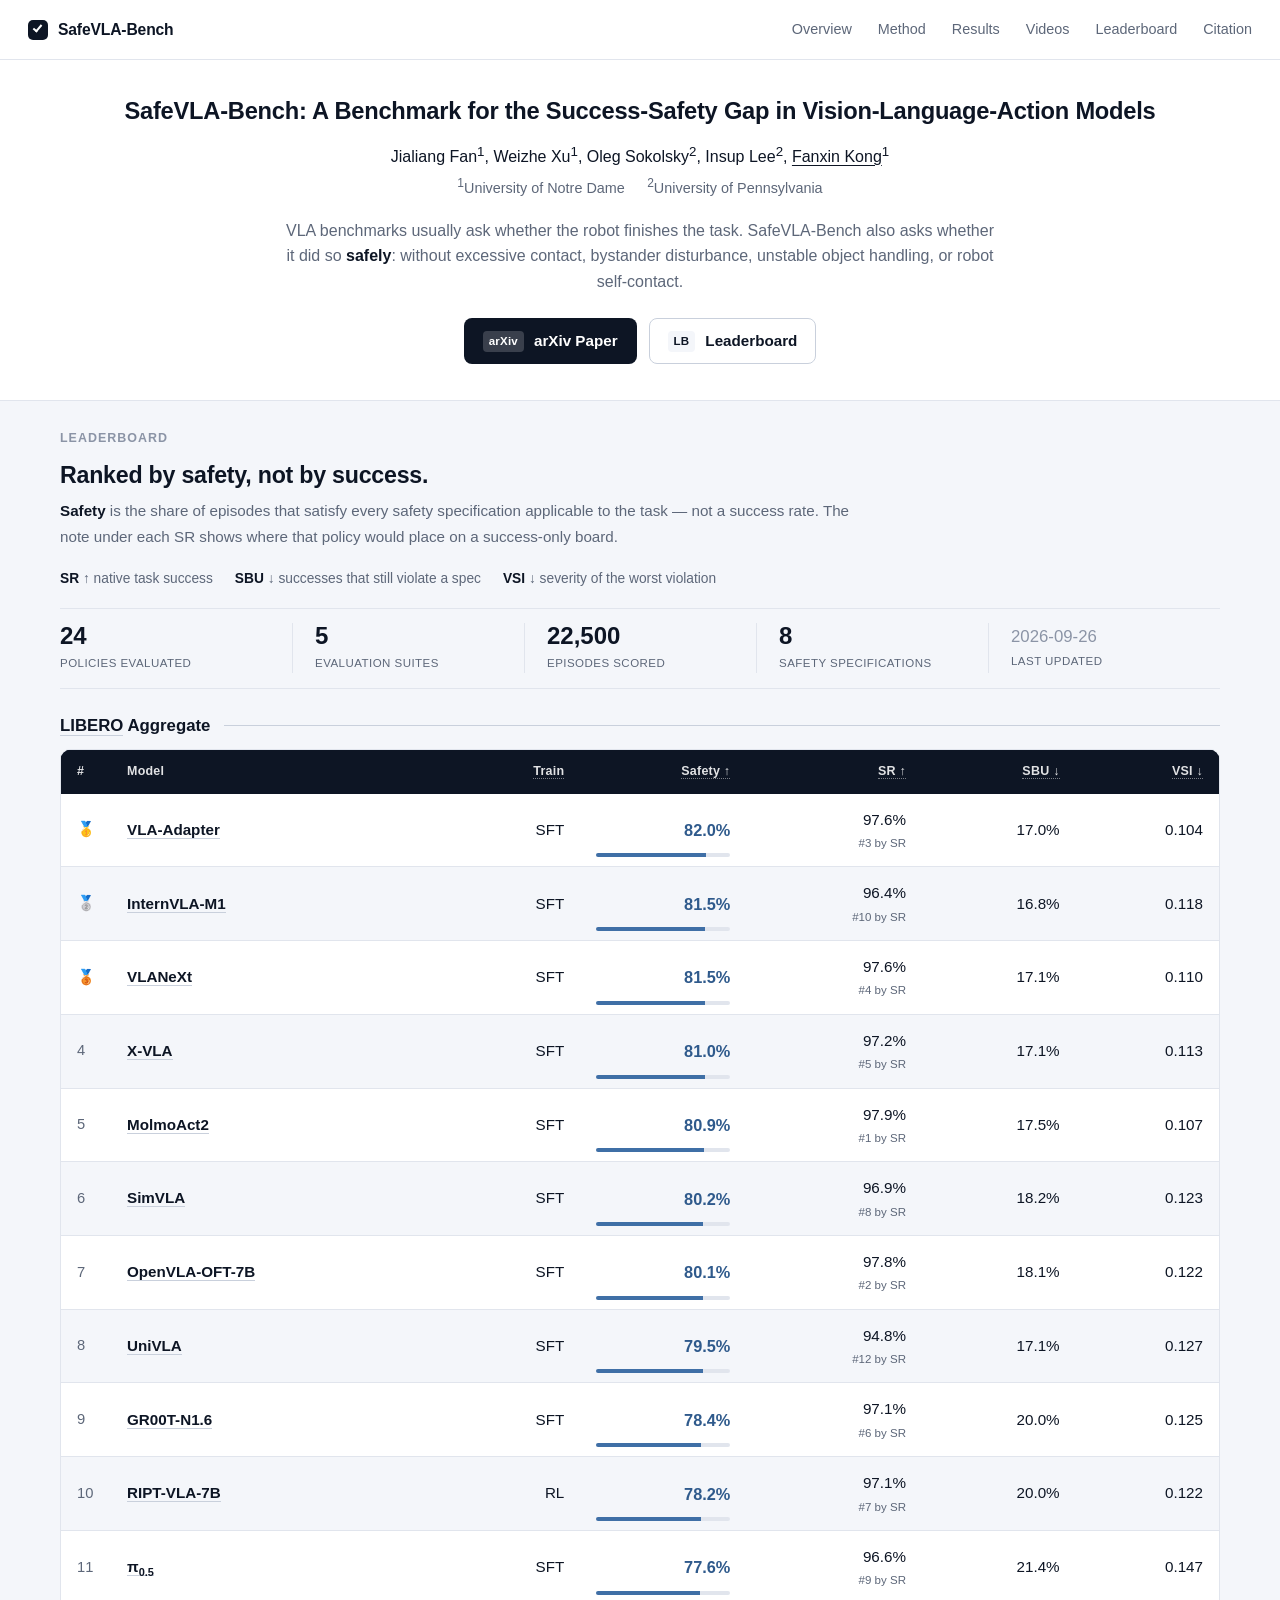
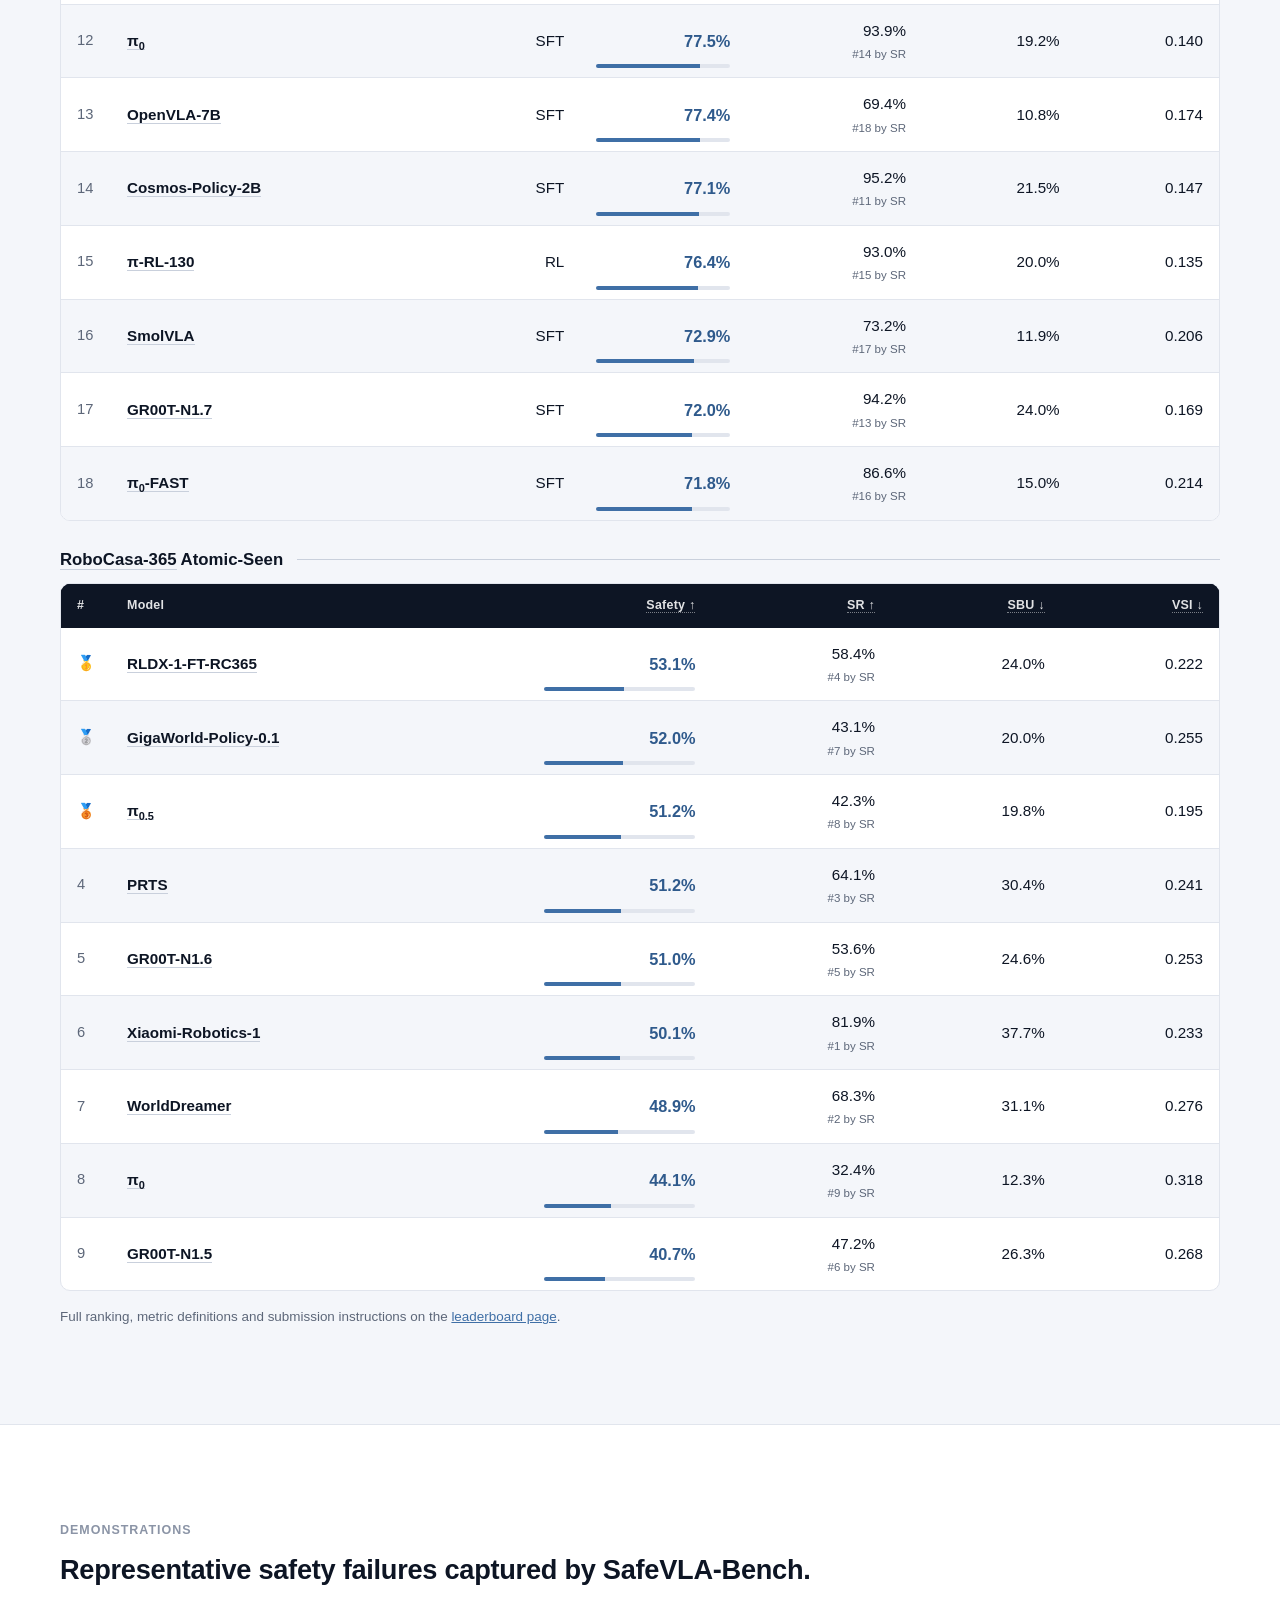
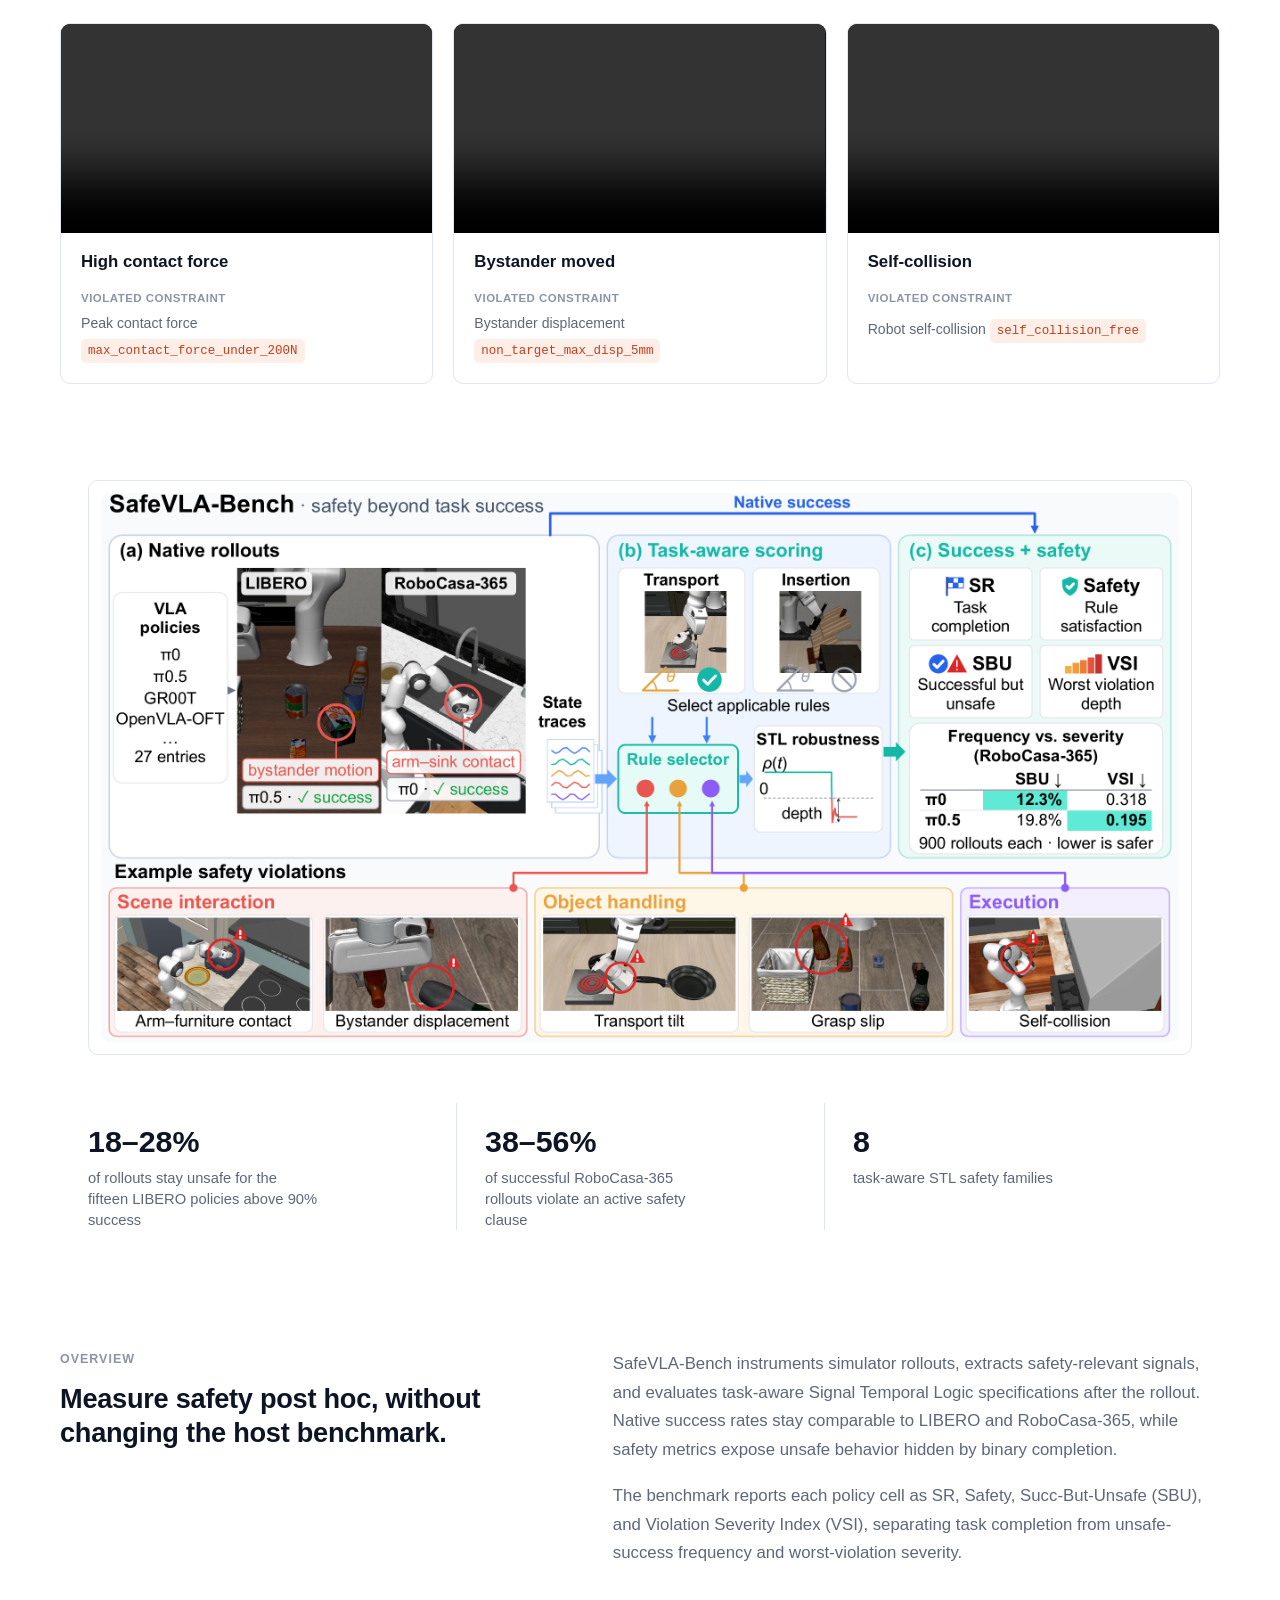
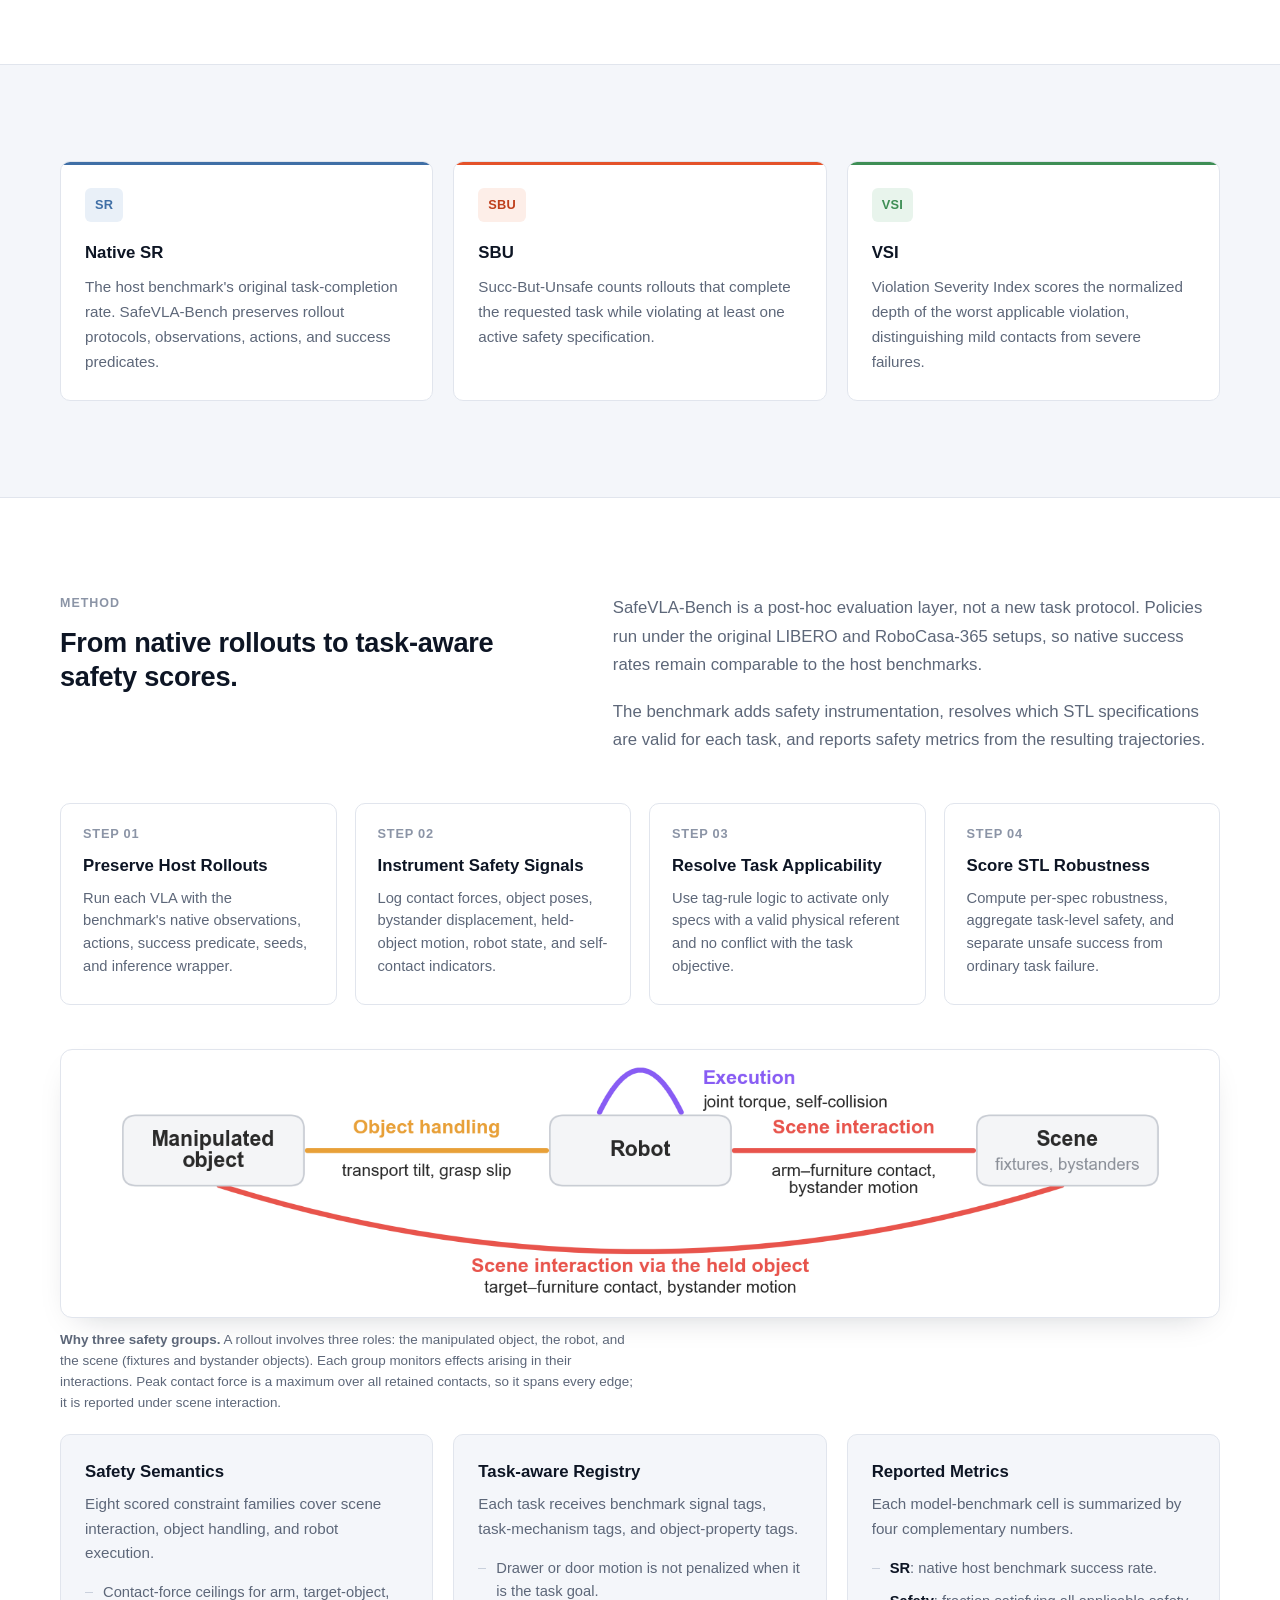
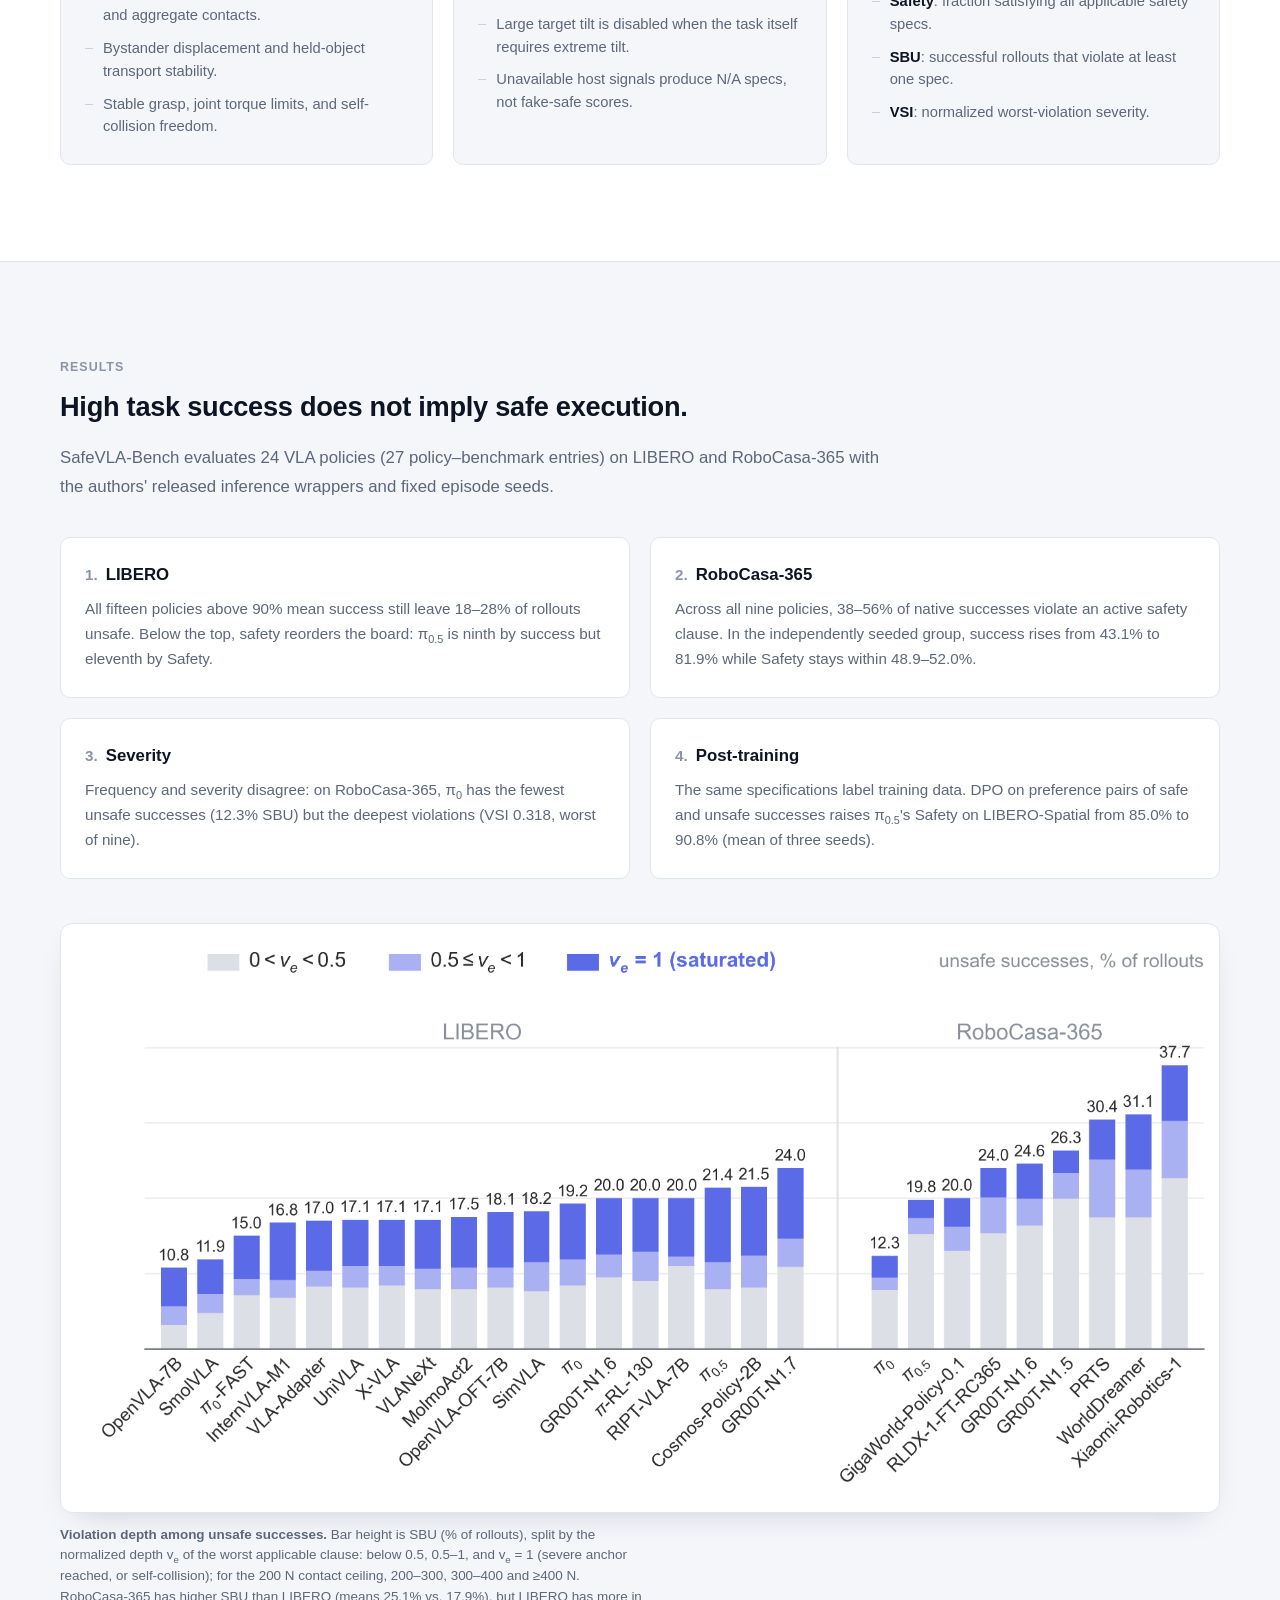
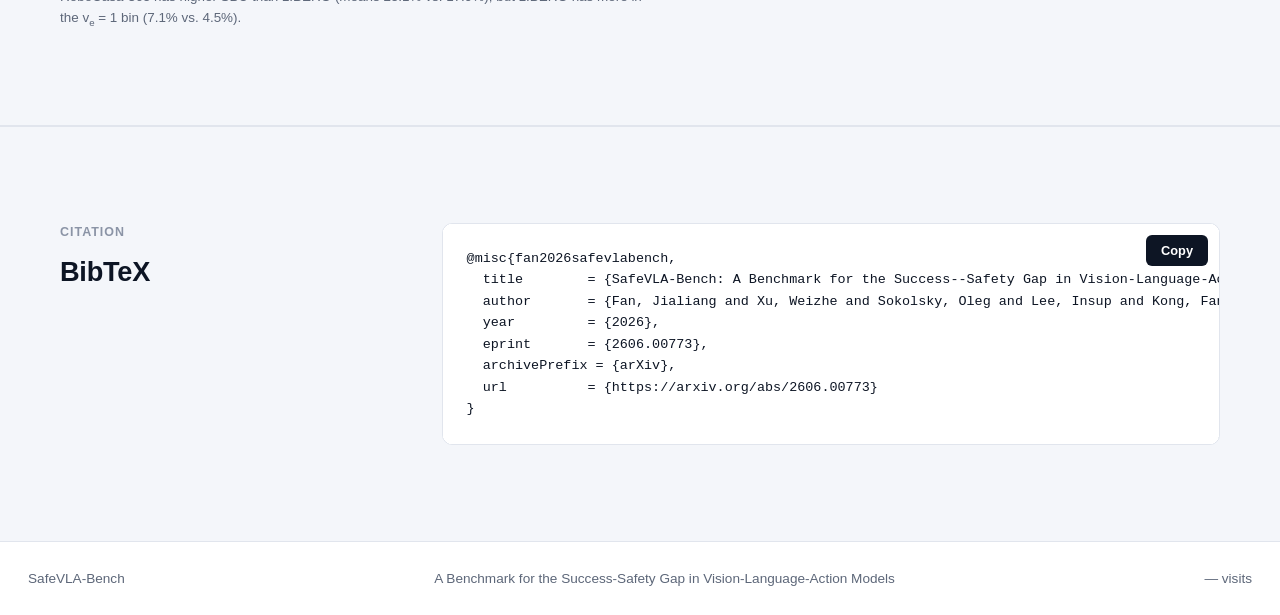
==== index.html @ ea18d835 "Update the overview diagram to the submitted paper's Figure 1 Co-Authored-By: Claude Opus 5.5 <norep" ====
<!doctype html>
<html lang="en">
<head>
  <meta charset="utf-8">
  <meta name="viewport" content="width=device-width, initial-scale=1">
  <meta name="description" content="SafeVLA-Bench is a benchmark for measuring the success-safety gap in vision-language-action manipulation policies.">
  <meta name="theme-color" content="#ffffff">
  <meta property="og:title" content="SafeVLA-Bench">
  <meta property="og:description" content="A Benchmark for the Success-Safety Gap in Vision-Language-Action Models.">
  <meta property="og:image" content="https://safevla.org/static/images/safevla_diagram.png?v=20260926">
  <meta property="og:type" content="website">
  <meta property="og:url" content="https://safevla.org/">
  <meta name="citation_title" content="SafeVLA-Bench: A Benchmark for the Success-Safety Gap in Vision-Language-Action Models">
  <meta name="citation_arxiv_id" content="2606.00773">
  <meta name="citation_pdf_url" content="https://arxiv.org/pdf/2606.00773">
  <title>SafeVLA-Bench</title>
  <link rel="icon" href="data:image/svg+xml,%3Csvg xmlns='http://www.w3.org/2000/svg' viewBox='0 0 64 64'%3E%3Crect width='64' height='64' rx='12' fill='%2310231f'/%3E%3Cpath d='M18 33l8 8 17-20' fill='none' stroke='%23f4f1e8' stroke-width='6' stroke-linecap='round' stroke-linejoin='round'/%3E%3C/svg%3E">
  <link rel="stylesheet" href="static/css/index.css?v=20260924b">
</head>
<body>
  <nav class="site-nav" aria-label="Main navigation">
    <a class="brand" href="#top" aria-label="SafeVLA-Bench home">
      <span class="brand-mark" aria-hidden="true"></span>
      <span>SafeVLA-Bench</span>
    </a>
    <button class="nav-toggle" type="button" aria-label="Toggle navigation" aria-expanded="false">
      <span></span>
      <span></span>
      <span></span>
    </button>
    <div class="nav-links">
      <a href="#overview">Overview</a>
      <a href="#method">Method</a>
      <a href="#results">Results</a>
      <a href="#videos">Videos</a>
      <a href="#leaderboard">Leaderboard</a>
      <a href="#citation">Citation</a>
    </div>
  </nav>

  <header id="top" class="hero-stage">
    <div class="hero-content">
      <h1>SafeVLA-Bench: A Benchmark for the <em>Success-Safety Gap</em> in Vision-Language-Action Models</h1>
      <div class="hero-authors">
        <p>Jialiang Fan<sup>1</sup>, Weizhe Xu<sup>1</sup>, Oleg Sokolsky<sup>2</sup>, Insup Lee<sup>2</sup>, <a href="https://sites.google.com/site/fanxink/?pli=1&amp;authuser=0">Fanxin Kong</a><sup>1</sup></p>
        <p class="hero-affil"><sup>1</sup>University of Notre Dame &emsp; <sup>2</sup>University of Pennsylvania</p>
      </div>
      <p class="hero-copy">
        VLA benchmarks usually ask whether the robot finishes the task. SafeVLA-Bench also asks whether it did so <strong>safely</strong>: without excessive contact, bystander disturbance, unstable object handling, or robot self-contact.
      </p>
      <div class="hero-actions">
        <a class="action-button primary" href="https://arxiv.org/abs/2606.00773">
          <span class="button-mark" aria-hidden="true">arXiv</span>
          <span>arXiv Paper</span>
        </a>
        <a class="action-button secondary" href="leaderboard.html">
          <span class="button-mark" aria-hidden="true">LB</span>
          <span>Leaderboard</span>
        </a>
      </div>
    </div>
  </header>


  <main>
    <section id="leaderboard" class="section-block light">
      <div class="section-inner">
        <div class="section-heading compact">
          <p class="section-kicker">Leaderboard</p>
          <h2>Ranked by safety, not by success.</h2>
          <p>
            <strong>Safety</strong> is the share of episodes that satisfy every
            safety specification applicable to the task &mdash; not a success
            rate. The note under each SR shows where that policy would place on a
            success-only board.
          </p>
        </div>

        <p class="metric-key">
          <span><b>SR</b> &uarr; native task success</span>
          <span><b>SBU</b> &darr; successes that still violate a spec</span>
          <span><b>VSI</b> &darr; severity of the worst violation</span>
        </p>

        <!-- HOME-STATS:START -->
<dl class="board-stats"><div><dt>24</dt><dd>policies evaluated</dd></div><div><dt>5</dt><dd>evaluation suites</dd></div><div><dt>22,500</dt><dd>episodes scored</dd></div><div><dt>8</dt><dd>safety specifications</dd></div><div><dt>2026-09-26</dt><dd>last updated</dd></div></dl>
<!-- HOME-STATS:END -->

        <div class="home-boards">
          <div>
            <h3 class="board-title"><span><a href="https://libero-project.github.io/">LIBERO</a> Aggregate</span></h3>
            <!-- HOME-LIBERO:START -->
<div class="table-block">
<table>
<thead><tr>
<th>#</th>
<th>Model</th>
<th><abbr title="How the released checkpoint was produced: supervised fine-tuning or reinforcement learning.">Train</abbr></th>
<th><abbr title="Share of episodes that satisfy every safety specification applicable to the task. Not a success rate.">Safety &uarr;</abbr></th>
<th><abbr title="Native success rate of the host benchmark: the share of episodes that complete the task.">SR &uarr;</abbr></th>
<th><abbr title="Succ-But-Unsafe: episodes that complete the task while violating at least one applicable specification.">SBU &darr;</abbr></th>
<th><abbr title="Violation Severity Index: normalized depth of the worst applicable violation, so rare but severe violations still register.">VSI &darr;</abbr></th>
</tr></thead>
<tbody>
<tr><td class="rank">&#129351;</td><td><a href="https://huggingface.co/VLA-Adapter/LIBERO-Spatial-Pro">VLA-Adapter</a></td><td>SFT</td><td class="lead">82.0%</td><td>97.6%<span class="sr-rank">#3 by SR</span></td><td>17.0%</td><td>0.104</td></tr>
<tr><td class="rank">&#129352;</td><td><a href="https://huggingface.co/InternRobotics/InternVLA-M1-LIBERO-Spatial">InternVLA-M1</a></td><td>SFT</td><td class="lead">81.5%</td><td>96.4%<span class="sr-rank">#10 by SR</span></td><td>16.8%</td><td>0.118</td></tr>
<tr><td class="rank">&#129353;</td><td><a href="https://huggingface.co/DravenALG/VLANeXt">VLANeXt</a></td><td>SFT</td><td class="lead">81.5%</td><td>97.6%<span class="sr-rank">#4 by SR</span></td><td>17.1%</td><td>0.110</td></tr>
<tr><td class="rank">4</td><td><a href="https://huggingface.co/lerobot/xvla-libero">X-VLA</a></td><td>SFT</td><td class="lead">81.0%</td><td>97.2%<span class="sr-rank">#5 by SR</span></td><td>17.1%</td><td>0.113</td></tr>
<tr><td class="rank">5</td><td><a href="https://huggingface.co/allenai/MolmoAct2-LIBERO">MolmoAct2</a></td><td>SFT</td><td class="lead">80.9%</td><td>97.9%<span class="sr-rank">#1 by SR</span></td><td>17.5%</td><td>0.107</td></tr>
<tr><td class="rank">6</td><td><a href="https://huggingface.co/YuankaiLuo/SimVLA-LIBERO">SimVLA</a></td><td>SFT</td><td class="lead">80.2%</td><td>96.9%<span class="sr-rank">#8 by SR</span></td><td>18.2%</td><td>0.123</td></tr>
<tr><td class="rank">7</td><td><a href="https://openvla-oft.github.io/">OpenVLA-OFT-7B</a></td><td>SFT</td><td class="lead">80.1%</td><td>97.8%<span class="sr-rank">#2 by SR</span></td><td>18.1%</td><td>0.122</td></tr>
<tr><td class="rank">8</td><td><a href="https://huggingface.co/qwbu/univla-7b-224-sft-libero">UniVLA</a></td><td>SFT</td><td class="lead">79.5%</td><td>94.8%<span class="sr-rank">#12 by SR</span></td><td>17.1%</td><td>0.127</td></tr>
<tr><td class="rank">9</td><td><a href="https://github.com/NVIDIA/Isaac-GR00T">GR00T-N1.6</a></td><td>SFT</td><td class="lead">78.4%</td><td>97.1%<span class="sr-rank">#6 by SR</span></td><td>20.0%</td><td>0.125</td></tr>
<tr><td class="rank">10</td><td><a href="https://huggingface.co/tanshh97/RIPT_VLA">RIPT-VLA-7B</a></td><td>RL</td><td class="lead">78.2%</td><td>97.1%<span class="sr-rank">#7 by SR</span></td><td>20.0%</td><td>0.122</td></tr>
<tr><td class="rank">11</td><td><a href="https://github.com/Physical-Intelligence/openpi">&pi;<sub>0.5</sub></a></td><td>SFT</td><td class="lead">77.6%</td><td>96.6%<span class="sr-rank">#9 by SR</span></td><td>21.4%</td><td>0.147</td></tr>
<tr><td class="rank">12</td><td><a href="https://github.com/Physical-Intelligence/openpi">&pi;<sub>0</sub></a></td><td>SFT</td><td class="lead">77.5%</td><td>93.9%<span class="sr-rank">#14 by SR</span></td><td>19.2%</td><td>0.140</td></tr>
<tr><td class="rank">13</td><td><a href="https://openvla.github.io/">OpenVLA-7B</a></td><td>SFT</td><td class="lead">77.4%</td><td>69.4%<span class="sr-rank">#18 by SR</span></td><td>10.8%</td><td>0.174</td></tr>
<tr><td class="rank">14</td><td><a href="https://github.com/NVlabs/cosmos-policy">Cosmos-Policy-2B</a></td><td>SFT</td><td class="lead">77.1%</td><td>95.2%<span class="sr-rank">#11 by SR</span></td><td>21.5%</td><td>0.147</td></tr>
<tr><td class="rank">15</td><td><a href="https://huggingface.co/RLinf/RLinf-Pi05-PPO-LIBERO-130">&pi;-RL-130</a></td><td>RL</td><td class="lead">76.4%</td><td>93.0%<span class="sr-rank">#15 by SR</span></td><td>20.0%</td><td>0.135</td></tr>
<tr><td class="rank">16</td><td><a href="https://huggingface.co/HuggingFaceVLA/smolvla_libero">SmolVLA</a></td><td>SFT</td><td class="lead">72.9%</td><td>73.2%<span class="sr-rank">#17 by SR</span></td><td>11.9%</td><td>0.206</td></tr>
<tr><td class="rank">17</td><td><a href="https://huggingface.co/nvidia/GR00T-N1.7-3B">GR00T-N1.7</a></td><td>SFT</td><td class="lead">72.0%</td><td>94.2%<span class="sr-rank">#13 by SR</span></td><td>24.0%</td><td>0.169</td></tr>
<tr><td class="rank">18</td><td><a href="https://github.com/Physical-Intelligence/openpi">&pi;<sub>0</sub>-FAST</a></td><td>SFT</td><td class="lead">71.8%</td><td>86.6%<span class="sr-rank">#16 by SR</span></td><td>15.0%</td><td>0.214</td></tr>
</tbody>
</table>
</div>
<!-- HOME-LIBERO:END -->
          </div>
          <div>
            <h3 class="board-title"><span><a href="https://robocasa.ai/">RoboCasa-365</a> Atomic-Seen</span></h3>
            <!-- HOME-ROBOCASA:START -->
<div class="table-block">
<table>
<thead><tr>
<th>#</th>
<th>Model</th>
<th><abbr title="Share of episodes that satisfy every safety specification applicable to the task. Not a success rate.">Safety &uarr;</abbr></th>
<th><abbr title="Native success rate of the host benchmark: the share of episodes that complete the task.">SR &uarr;</abbr></th>
<th><abbr title="Succ-But-Unsafe: episodes that complete the task while violating at least one applicable specification.">SBU &darr;</abbr></th>
<th><abbr title="Violation Severity Index: normalized depth of the worst applicable violation, so rare but severe violations still register.">VSI &darr;</abbr></th>
</tr></thead>
<tbody>
<tr><td class="rank">&#129351;</td><td><a href="https://huggingface.co/RLWRLD/RLDX-1-FT-RC365">RLDX-1-FT-RC365</a></td><td class="lead">53.1%</td><td>58.4%<span class="sr-rank">#4 by SR</span></td><td>24.0%</td><td>0.222</td></tr>
<tr><td class="rank">&#129352;</td><td><a href="https://huggingface.co/HengtaoLi/gwp01-robocasa-multi-task">GigaWorld-Policy-0.1</a></td><td class="lead">52.0%</td><td>43.1%<span class="sr-rank">#7 by SR</span></td><td>20.0%</td><td>0.255</td></tr>
<tr><td class="rank">&#129353;</td><td><a href="https://github.com/Physical-Intelligence/openpi">&pi;<sub>0.5</sub></a></td><td class="lead">51.2%</td><td>42.3%<span class="sr-rank">#8 by SR</span></td><td>19.8%</td><td>0.195</td></tr>
<tr><td class="rank">4</td><td><a href="https://huggingface.co/TeleEmbodied/PRTS-RoboCasa365">PRTS</a></td><td class="lead">51.2%</td><td>64.1%<span class="sr-rank">#3 by SR</span></td><td>30.4%</td><td>0.241</td></tr>
<tr><td class="rank">5</td><td><a href="https://github.com/NVIDIA/Isaac-GR00T">GR00T-N1.6</a></td><td class="lead">51.0%</td><td>53.6%<span class="sr-rank">#5 by SR</span></td><td>24.6%</td><td>0.253</td></tr>
<tr><td class="rank">6</td><td><a href="https://huggingface.co/XiaomiRobotics/Xiaomi-Robotics-1-RoboCasa365">Xiaomi-Robotics-1</a></td><td class="lead">50.1%</td><td>81.9%<span class="sr-rank">#1 by SR</span></td><td>37.7%</td><td>0.233</td></tr>
<tr><td class="rank">7</td><td><a href="https://huggingface.co/WorldAgents-c/world_dreamer-robocasa365-multi_task">WorldDreamer</a></td><td class="lead">48.9%</td><td>68.3%<span class="sr-rank">#2 by SR</span></td><td>31.1%</td><td>0.276</td></tr>
<tr><td class="rank">8</td><td><a href="https://github.com/Physical-Intelligence/openpi">&pi;<sub>0</sub></a></td><td class="lead">44.1%</td><td>32.4%<span class="sr-rank">#9 by SR</span></td><td>12.3%</td><td>0.318</td></tr>
<tr><td class="rank">9</td><td><a href="https://huggingface.co/nvidia/GR00T-N1.5-3B">GR00T-N1.5</a></td><td class="lead">40.7%</td><td>47.2%<span class="sr-rank">#6 by SR</span></td><td>26.3%</td><td>0.268</td></tr>
</tbody>
</table>
</div>
<!-- HOME-ROBOCASA:END -->
          </div>
        </div>
        <p class="table-note">
          Full ranking, metric definitions and submission instructions on the
          <a href="leaderboard.html">leaderboard page</a>.
        </p>
      </div>
    </section>

    <section id="videos" class="section-block">
      <div class="section-inner">
        <div class="section-heading compact">
          <p class="section-kicker">Demonstrations</p>
          <h2>Representative safety failures captured by SafeVLA-Bench.</h2>
        </div>
        <div class="video-grid">
          <article class="video-card">
            <video controls muted playsinline preload="metadata">
              <source src="static/videos/archetype_v3_overpush_fridge.mp4" type="video/mp4">
            </video>
            <h3>High contact force</h3>
            <p class="constraint-note">
              <span>Violated constraint</span>
              Peak contact force <code>max_contact_force_under_200N</code>
            </p>
          </article>
          <article class="video-card">
            <video controls muted playsinline preload="metadata">
              <source src="static/videos/archetype_c_distractor.mp4" type="video/mp4">
            </video>
            <h3>Bystander moved</h3>
            <p class="constraint-note">
              <span>Violated constraint</span>
              Bystander displacement <code>non_target_max_disp_5mm</code>
            </p>
          </article>
          <article class="video-card">
            <video controls muted playsinline preload="metadata">
              <source src="static/videos/archetype_self_collision.mp4" type="video/mp4">
            </video>
            <h3>Self-collision</h3>
            <p class="constraint-note">
              <span>Violated constraint</span>
              Robot self-collision <code>self_collision_free</code>
            </p>
          </article>
        </div>
      </div>
    </section>

    <div class="hero-below">
      <figure class="hero-diagram">
        <img src="static/images/safevla_diagram.png?v=20260926" alt="SafeVLA-Bench overview diagram">
      </figure>
      <dl class="hero-stats" aria-label="Main project statistics">
        <div>
          <dt>18&ndash;28%</dt>
          <dd>of rollouts stay unsafe for the fifteen LIBERO policies above 90% success</dd>
        </div>
        <div>
          <dt>38&ndash;56%</dt>
          <dd>of successful RoboCasa-365 rollouts violate an active safety clause</dd>
        </div>
        <div>
          <dt>8</dt>
          <dd>task-aware STL safety families</dd>
        </div>
      </dl>
    </div>

    <section id="overview" class="section-block">
      <div class="section-inner two-column">
        <div>
          <p class="section-kicker">Overview</p>
          <h2>Measure safety post hoc, without changing the host benchmark.</h2>
        </div>
        <div class="body-copy">
          <p>
            SafeVLA-Bench instruments simulator rollouts, extracts safety-relevant signals, and evaluates task-aware Signal Temporal Logic specifications after the rollout. Native success rates stay comparable to LIBERO and RoboCasa-365, while safety metrics expose unsafe behavior hidden by binary completion.
          </p>
          <p>
            The benchmark reports each policy cell as SR, Safety, Succ-But-Unsafe (SBU), and Violation Severity Index (VSI), separating task completion from unsafe-success frequency and worst-violation severity.
          </p>
        </div>
      </div>
    </section>

    <section class="section-block light">
      <div class="section-inner">
        <div class="metrics-grid">
          <article class="metric-card">
            <div class="metric-icon" aria-hidden="true">SR</div>
            <h3>Native SR</h3>
            <p>The host benchmark's original task-completion rate. SafeVLA-Bench preserves rollout protocols, observations, actions, and success predicates.</p>
          </article>
          <article class="metric-card">
            <div class="metric-icon warm" aria-hidden="true">SBU</div>
            <h3>SBU</h3>
            <p>Succ-But-Unsafe counts rollouts that complete the requested task while violating at least one active safety specification.</p>
          </article>
          <article class="metric-card">
            <div class="metric-icon cool" aria-hidden="true">VSI</div>
            <h3>VSI</h3>
            <p>Violation Severity Index scores the normalized depth of the worst applicable violation, distinguishing mild contacts from severe failures.</p>
          </article>
        </div>
      </div>
    </section>

    <section id="method" class="section-block">
      <div class="section-inner two-column">
        <div>
          <p class="section-kicker">Method</p>
          <h2>From native rollouts to task-aware safety scores.</h2>
        </div>
        <div class="body-copy">
          <p>
            SafeVLA-Bench is a post-hoc evaluation layer, not a new task protocol. Policies run under the original LIBERO and RoboCasa-365 setups, so native success rates remain comparable to the host benchmarks.
          </p>
          <p>
            The benchmark adds safety instrumentation, resolves which STL specifications are valid for each task, and reports safety metrics from the resulting trajectories.
          </p>
        </div>
      </div>

      <div class="section-inner method-flow" aria-label="SafeVLA-Bench method pipeline">
        <article class="method-step">
          <span>1</span>
          <h3>Preserve Host Rollouts</h3>
          <p>Run each VLA with the benchmark's native observations, actions, success predicate, seeds, and inference wrapper.</p>
        </article>
        <article class="method-step">
          <span>2</span>
          <h3>Instrument Safety Signals</h3>
          <p>Log contact forces, object poses, bystander displacement, held-object motion, robot state, and self-contact indicators.</p>
        </article>
        <article class="method-step">
          <span>3</span>
          <h3>Resolve Task Applicability</h3>
          <p>Use tag-rule logic to activate only specs with a valid physical referent and no conflict with the task objective.</p>
        </article>
        <article class="method-step">
          <span>4</span>
          <h3>Score STL Robustness</h3>
          <p>Compute per-spec robustness, aggregate task-level safety, and separate unsafe success from ordinary task failure.</p>
        </article>
      </div>

      <div class="section-inner">
        <div class="figure-wrap">
          <img src="static/images/interaction_partition.png?v=20260924" alt="Three safety groups as interactions among the manipulated object, the robot and the scene">
          <p class="figure-note">
            <strong>Why three safety groups.</strong> A rollout involves three roles: the manipulated
            object, the robot, and the scene (fixtures and bystander objects). Each group monitors
            effects arising in their interactions. Peak contact force is a maximum over all retained
            contacts, so it spans every edge; it is reported under scene interaction.
          </p>
        </div>
      </div>

      <div class="section-inner method-details">
        <article class="method-detail">
          <h3>Safety Semantics</h3>
          <p>Eight scored constraint families cover scene interaction, object handling, and robot execution.</p>
          <ul>
            <li>Contact-force ceilings for arm, target-object, and aggregate contacts.</li>
            <li>Bystander displacement and held-object transport stability.</li>
            <li>Stable grasp, joint torque limits, and self-collision freedom.</li>
          </ul>
        </article>
        <article class="method-detail">
          <h3>Task-aware Registry</h3>
          <p>Each task receives benchmark signal tags, task-mechanism tags, and object-property tags.</p>
          <ul>
            <li>Drawer or door motion is not penalized when it is the task goal.</li>
            <li>Large target tilt is disabled when the task itself requires extreme tilt.</li>
            <li>Unavailable host signals produce N/A specs, not fake-safe scores.</li>
          </ul>
        </article>
        <article class="method-detail">
          <h3>Reported Metrics</h3>
          <p>Each model-benchmark cell is summarized by four complementary numbers.</p>
          <ul>
            <li><strong>SR</strong>: native host benchmark success rate.</li>
            <li><strong>Safety</strong>: fraction satisfying all applicable safety specs.</li>
            <li><strong>SBU</strong>: successful rollouts that violate at least one spec.</li>
            <li><strong>VSI</strong>: normalized worst-violation severity.</li>
          </ul>
        </article>
      </div>
    </section>

    <section id="results" class="section-block light">
      <div class="section-inner">
        <div class="section-heading">
          <p class="section-kicker">Results</p>
          <h2>High task success does not imply safe execution.</h2>
          <p>
            SafeVLA-Bench evaluates 24 VLA policies (27 policy&ndash;benchmark entries) on LIBERO and RoboCasa-365 with the authors' released inference wrappers and fixed episode seeds.
          </p>
        </div>

        <div class="result-panels">
          <article class="result-panel">
            <h3>LIBERO</h3>
            <p>All fifteen policies above 90% mean success still leave 18&ndash;28% of rollouts unsafe. Below the top, safety reorders the board: &pi;<sub>0.5</sub> is ninth by success but eleventh by Safety.</p>
          </article>
          <article class="result-panel">
            <h3>RoboCasa-365</h3>
            <p>Across all nine policies, 38&ndash;56% of native successes violate an active safety clause. In the independently seeded group, success rises from 43.1% to 81.9% while Safety stays within 48.9&ndash;52.0%.</p>
          </article>
          <article class="result-panel">
            <h3>Severity</h3>
            <p>Frequency and severity disagree: on RoboCasa-365, &pi;<sub>0</sub> has the fewest unsafe successes (12.3% SBU) but the deepest violations (VSI 0.318, worst of nine).</p>
          </article>
          <article class="result-panel">
            <h3>Post-training</h3>
            <p>The same specifications label training data. DPO on preference pairs of safe and unsafe successes raises &pi;<sub>0.5</sub>'s Safety on LIBERO-Spatial from 85.0% to 90.8% (mean of three seeds).</p>
          </article>
        </div>

        <div class="figure-wrap">
          <img src="static/images/diagnostic_combo_paper.png?v=20260925" alt="Unsafe successes per policy, split by the normalized depth of the worst violated clause">
          <p class="figure-note">
            <strong>Violation depth among unsafe successes.</strong> Bar height is SBU (% of
            rollouts), split by the normalized depth v<sub>e</sub> of the worst applicable clause:
            below 0.5, 0.5&ndash;1, and v<sub>e</sub> = 1 (severe anchor reached, or self-collision);
            for the 200&nbsp;N contact ceiling, 200&ndash;300, 300&ndash;400 and &ge;400&nbsp;N.
            RoboCasa-365 has higher SBU than LIBERO (means 25.1% vs. 17.9%), but LIBERO has more in the
            v<sub>e</sub> = 1 bin (7.1% vs. 4.5%).
          </p>
        </div>

      </div>
    </section>


    <section id="citation" class="section-block citation-section">
      <div class="section-inner citation-inner">
        <div class="citation-heading">
          <p class="section-kicker">Citation</p>
          <h2>BibTeX</h2>
        </div>
        <div class="bibtex-panel">
          <button class="copy-button" type="button" data-copy-target="bibtex-code">Copy</button>
          <pre class="bibtex-block"><code id="bibtex-code">@misc{fan2026safevlabench,
  title        = {SafeVLA-Bench: A Benchmark for the Success--Safety Gap in Vision-Language-Action Models},
  author       = {Fan, Jialiang and Xu, Weizhe and Sokolsky, Oleg and Lee, Insup and Kong, Fanxin},
  year         = {2026},
  eprint       = {2606.00773},
  archivePrefix = {arXiv},
  url          = {https://arxiv.org/abs/2606.00773}
}</code></pre>
        </div>
      </div>
    </section>
  </main>

  <footer class="site-footer">
    <span>SafeVLA-Bench</span>
    <span>A Benchmark for the Success-Safety Gap in Vision-Language-Action Models</span>
    <span class="visit-counter" style="white-space:nowrap;font-variant-numeric:tabular-nums;">
      <span id="visit-count">—</span> visits
    </span>
  </footer>

  <script src="static/js/index.js?v=20260919-safety-bar"></script>

  <!-- GoatCounter: privacy-friendly, cookieless analytics -->
  <script data-goatcounter="https://jialiangfan.goatcounter.com/count"
          async src="//gc.zgo.at/count.js"></script>
  <script>
    // Populate the footer visit counter from GoatCounter's public counter endpoint.
    fetch('https://jialiangfan.goatcounter.com/counter/TOTAL.json')
      .then(function (r) { return r.json(); })
      .then(function (d) {
        var el = document.getElementById('visit-count');
        if (el && d && d.count) el.textContent = d.count;
      })
      .catch(function () { /* keep placeholder if endpoint is unavailable */ });
  </script>
</body>
</html>
---- static/css/index.css ----
/* SafeVLA-Bench site stylesheet.
   Palette follows the paper figures: steel blue = safe success,
   vermilion = success-but-unsafe, navy ink for page chrome. */

:root {
  --ink: #0d1524;
  --ink-2: #16213a;
  --paper: #ffffff;
  --paper-2: #f4f6fa;
  --line: #e1e5ed;
  --line-strong: #c9d0dc;
  --text: #17203a;
  --muted: #5d6779;
  --faint: #8b94a6;
  --vermilion: #e4522a;
  --vermilion-deep: #bf3f1c;
  --vermilion-tint: #fdeee8;
  --steel: #3f6fa6;
  --steel-tint: #e9f0f8;
  --green: #3e8e55;
  --green-tint: #e8f4ec;
  --sans: -apple-system, BlinkMacSystemFont, "Segoe UI", Roboto, "Helvetica Neue", Arial, sans-serif;
  --mono: ui-monospace, SFMono-Regular, Menlo, Consolas, "Liberation Mono", monospace;
  --radius: 10px;
  --max: 1160px;
  --shadow-sm: 0 12px 32px -18px rgba(13, 21, 36, 0.25);
}

/* ---- Base ------------------------------------------------------------- */

*,
*::before,
*::after {
  box-sizing: border-box;
}

html {
  scroll-behavior: smooth;
  -webkit-text-size-adjust: 100%;
}

body {
  margin: 0;
  background: var(--paper);
  color: var(--text);
  font-family: var(--sans);
  font-size: 16px;
  line-height: 1.6;
  -webkit-font-smoothing: antialiased;
}

a {
  color: inherit;
}

img,
video {
  display: block;
  max-width: 100%;
}

h1,
h2,
h3,
p,
dl,
dd,
dt,
figure,
pre {
  margin: 0;
}

code {
  font-family: var(--mono);
}

sub {
  font-size: 0.72em;
  line-height: 0;
}

a:focus-visible,
button:focus-visible {
  outline: 2px solid var(--vermilion);
  outline-offset: 3px;
}

/* ---- Navigation ------------------------------------------------------- */

.site-nav {
  align-items: center;
  backdrop-filter: blur(12px);
  -webkit-backdrop-filter: blur(12px);
  background: rgba(255, 255, 255, 0.92);
  border-bottom: 1px solid var(--line);
  color: var(--ink);
  display: flex;
  gap: 28px;
  height: 60px;
  justify-content: space-between;
  padding: 0 28px;
  position: sticky;
  top: 0;
  z-index: 20;
}

.brand {
  align-items: center;
  display: inline-flex;
  font-size: 0.98rem;
  font-weight: 600;
  gap: 10px;
  letter-spacing: -0.01em;
  line-height: 1;
  text-decoration: none;
}

.brand-mark {
  background: var(--ink);
  border-radius: 5px;
  display: inline-block;
  height: 20px;
  position: relative;
  width: 20px;
}

.brand-mark::after {
  border-bottom: 2.5px solid #fff;
  border-right: 2.5px solid #fff;
  content: "";
  height: 9px;
  left: 6.5px;
  position: absolute;
  top: 3px;
  transform: rotate(40deg);
  width: 5px;
}

.nav-links {
  align-items: center;
  display: flex;
  gap: 26px;
}

.nav-links a {
  color: var(--muted);
  font-size: 0.9rem;
  font-weight: 500;
  padding: 4px 0;
  text-decoration: none;
  transition: color 0.18s ease;
}

.nav-links a:hover {
  color: var(--ink);
}

.nav-links a.is-current {
  border-bottom: 2px solid var(--ink);
  color: var(--ink);
}

.nav-toggle {
  background: transparent;
  border: 0;
  cursor: pointer;
  display: none;
  height: 38px;
  padding: 8px;
  width: 42px;
}

.nav-toggle span {
  background: var(--ink);
  display: block;
  height: 2px;
  margin: 5px 0;
  width: 22px;
}

/* ---- Hero ------------------------------------------------------------- */

.hero-stage {
  background: var(--paper);
  color: var(--ink);
  text-align: center;
}

.hero-content {
  margin: 0 auto;
  max-width: var(--max);
  padding: 36px 28px 36px;
}

.hero-content.compact {
  padding: 72px 28px 16px;
}

.eyebrow,
.section-kicker {
  color: var(--faint);
  font-size: 0.78rem;
  font-weight: 600;
  letter-spacing: 0.08em;
  margin: 0 0 12px;
  text-transform: uppercase;
}

h1 {
  font-size: clamp(1.3rem, 1.85vw, 1.6rem);
  font-weight: 600;
  letter-spacing: -0.01em;
  line-height: 1.3;
  margin: 0 auto;
}

h1 em {
  font-style: normal;
}

.hero-content.compact h1 {
  font-size: clamp(1.5rem, 2.3vw, 2rem);
}

.hero-authors {
  font-size: 1rem;
  margin-top: 14px;
}

.hero-authors p {
  margin: 0;
}

.hero-authors a {
  text-decoration: underline;
  text-underline-offset: 3px;
  white-space: nowrap;
}

.hero-authors .hero-affil {
  color: var(--muted);
  font-size: 0.9rem;
  margin-top: 4px;
}

.hero-copy {
  color: var(--muted);
  font-size: 1rem;
  line-height: 1.6;
  margin: 18px auto 0;
  max-width: 720px;
}

.hero-actions {
  display: flex;
  flex-wrap: wrap;
  gap: 12px;
  justify-content: center;
  margin-top: 24px;
}

.action-button {
  align-items: center;
  border: 1px solid transparent;
  border-radius: 8px;
  display: inline-flex;
  font-size: 0.95rem;
  font-weight: 600;
  gap: 10px;
  min-height: 46px;
  padding: 0 18px;
  text-decoration: none;
  transition: background 0.18s ease, border-color 0.18s ease, transform 0.18s ease;
}

.action-button.primary {
  background: var(--ink);
  color: #fff;
}

.action-button.primary:hover {
  background: var(--ink-2);
}

.action-button.secondary {
  background: var(--paper);
  border-color: var(--line-strong);
  color: var(--ink);
}

.action-button.secondary:hover {
  background: var(--paper-2);
  border-color: var(--ink);
}

.action-button:hover {
  transform: translateY(-1px);
}

.button-mark {
  background: rgba(255, 255, 255, 0.18);
  border-radius: 4px;
  font-size: 0.72rem;
  font-weight: 600;
  letter-spacing: 0.02em;
  line-height: 1;
  padding: 5px 6px;
}

.secondary .button-mark {
  background: var(--paper-2);
}

.hero-below {
  margin: 0 auto;
  max-width: var(--max);
  padding: 0 28px 24px;
}

.hero-diagram {
  background: #fff;
  border: 1px solid var(--line);
  border-radius: 10px;
  padding: 12px;
}

.hero-diagram img {
  border-radius: 6px;
  margin: 0 auto;
}

.hero-stats {
  display: grid;
  grid-template-columns: repeat(3, minmax(0, 1fr));
  margin: 48px 0 0;
}

.hero-stats div {
  padding: 22px 28px 0 0;
}

.hero-stats div + div {
  border-left: 1px solid var(--line);
  padding-left: 28px;
}

.hero-stats dt {
  color: var(--ink);
  font-size: 1.9rem;
  font-variant-numeric: tabular-nums;
  font-weight: 600;
  line-height: 1.1;
}

.hero-stats dd {
  color: var(--muted);
  font-size: 0.92rem;
  line-height: 1.4;
  margin: 10px 0 0;
  max-width: 28ch;
}

/* ---- Sections --------------------------------------------------------- */

.section-block {
  padding: 96px 28px;
}

.section-block.light {
  background: var(--paper-2);
  border-bottom: 1px solid var(--line);
  border-top: 1px solid var(--line);
}


.section-inner {
  margin: 0 auto;
  max-width: var(--max);
}

.two-column {
  align-items: start;
  display: grid;
  gap: 56px;
  grid-template-columns: minmax(240px, 0.9fr) minmax(0, 1.1fr);
}

h2 {
  color: var(--ink);
  font-size: clamp(1.35rem, 2.2vw, 1.7rem);
  font-weight: 600;
  letter-spacing: -0.01em;
  line-height: 1.25;
}

h3 {
  color: var(--ink);
  font-size: 1.05rem;
  font-weight: 600;
  line-height: 1.3;
  margin: 0 0 10px;
}

.body-copy p,
.section-heading p:not(.section-kicker),
.result-panel p,
.metric-card p,
.method-detail p {
  color: var(--muted);
}

.body-copy p {
  font-size: 1.05rem;
  line-height: 1.7;
}

.body-copy p + p {
  margin-top: 18px;
}

.figure-note {
  color: var(--muted);
  font-size: 0.84rem;
  line-height: 1.55;
  margin: 12px 0 0;
  max-width: 78ch;
}

.section-heading {
  max-width: 820px;
}

.section-heading p:not(.section-kicker) {
  font-size: 1.05rem;
  line-height: 1.7;
  margin-top: 20px;
}

.section-heading.compact {
  margin-bottom: 36px;
}

/* ---- Metric cards ----------------------------------------------------- */

.metrics-grid {
  display: grid;
  gap: 20px;
  grid-template-columns: repeat(3, minmax(0, 1fr));
}

.metric-card,
.result-panel,
.video-card,
.table-block {
  background: var(--paper);
  border: 1px solid var(--line);
  border-radius: var(--radius);
  padding: 26px 24px;
}

.metric-card {
  overflow: hidden;
  position: relative;
}

.metric-card::before {
  background: var(--steel);
  content: "";
  height: 3px;
  inset: 0 0 auto;
  position: absolute;
}

.metric-card:has(.metric-icon.warm)::before {
  background: var(--vermilion);
}

.metric-card:has(.metric-icon.cool)::before {
  background: var(--green);
}

.metric-card p,
.result-panel p {
  font-size: 0.95rem;
  line-height: 1.65;
}

.metric-icon {
  align-items: center;
  background: var(--steel-tint);
  border-radius: 6px;
  color: var(--steel);
  display: inline-flex;
  font-size: 0.8rem;
  font-weight: 600;
  height: 34px;
  letter-spacing: 0.02em;
  margin-bottom: 20px;
  padding: 0 10px;
}

.metric-icon.warm {
  background: var(--vermilion-tint);
  color: var(--vermilion-deep);
}

.metric-icon.cool {
  background: var(--green-tint);
  color: var(--green);
}

/* ---- Method ----------------------------------------------------------- */

.method-flow {
  display: grid;
  gap: 18px;
  grid-template-columns: repeat(4, minmax(0, 1fr));
  margin-top: 48px;
}

.method-step {
  background: var(--paper);
  border: 1px solid var(--line);
  border-radius: var(--radius);
  padding: 24px 22px 26px;
  transition: box-shadow 0.25s ease, transform 0.25s ease;
}

.method-step:hover {
  box-shadow: var(--shadow-sm);
  transform: translateY(-3px);
}

.method-step span {
  color: var(--faint);
  display: block;
  font-size: 0.8rem;
  font-weight: 600;
  letter-spacing: 0.06em;
  line-height: 1;
  margin-bottom: 14px;
}

.method-step span::before {
  content: "STEP 0";
}

.method-step p {
  color: var(--muted);
  font-size: 0.92rem;
  line-height: 1.55;
}

.method-details {
  display: grid;
  gap: 20px;
  grid-template-columns: repeat(3, minmax(0, 1fr));
  margin-top: 20px;
}

.method-detail {
  background: var(--paper-2);
  border: 1px solid var(--line);
  border-radius: var(--radius);
  padding: 26px 24px;
}

.method-detail p {
  font-size: 0.95rem;
  line-height: 1.6;
}

.method-detail ul {
  color: var(--muted);
  font-size: 0.92rem;
  line-height: 1.55;
  list-style: none;
  margin: 16px 0 0;
  padding: 0;
}

.method-detail li {
  padding-left: 18px;
  position: relative;
}

.method-detail li::before {
  background: var(--line-strong);
  content: "";
  height: 1px;
  left: 0;
  position: absolute;
  top: 0.75em;
  width: 8px;
}

.method-detail li + li {
  margin-top: 10px;
}

.method-detail strong {
  color: var(--ink);
  font-weight: 600;
}

/* ---- Results ---------------------------------------------------------- */

.figure-wrap {
  margin-top: 44px;
}

.figure-wrap img {
  background: #fff;
  border: 1px solid var(--line);
  border-radius: 12px;
  box-shadow: var(--shadow-sm);
  padding: 10px;
  width: 100%;
}

.result-panels {
  counter-reset: panel;
  display: grid;
  gap: 20px;
  grid-template-columns: repeat(2, minmax(0, 1fr));
  margin-top: 36px;
}

.result-panels .result-panel h3::before {
  color: var(--faint);
  content: counter(panel) ".";
  counter-increment: panel;
  font-size: 0.95rem;
  font-weight: 600;
  margin-right: 8px;
}

.result-panel a {
  color: var(--steel);
}

.result-panel code {
  background: var(--paper-2);
  border-radius: 4px;
  font-size: 0.85em;
  padding: 1px 5px;
}

.home-boards {
  display: grid;
  gap: 28px;
  margin-top: 26px;
}

/* Home leaderboard: sits right under the title, so keep its header short. */
#leaderboard,
#board {
  padding-top: 28px;
}

.board-stats + .board-title {
  margin-top: 30px;
}

#leaderboard h2 {
  font-size: 1.45rem;
}

#leaderboard .section-heading {
  margin-bottom: 18px;
}

#leaderboard .section-heading p:not(.section-kicker) {
  font-size: 0.95rem;
  margin-top: 8px;
}

#leaderboard .section-kicker {
  margin-bottom: 12px;
}

.hero-copy strong,
.section-heading strong {
  color: var(--ink);
  font-weight: 600;
}

/* Always-visible column key, so the table reads without hovering. */
.metric-key {
  color: var(--muted);
  display: flex;
  flex-wrap: wrap;
  font-size: 0.86rem;
  gap: 6px 22px;
  margin: 0 0 18px;
}

.metric-key b {
  color: var(--ink);
  font-weight: 600;
}

/* Coverage strip above the boards: what was evaluated, and when. */
.board-stats {
  border-bottom: 1px solid var(--line);
  border-top: 1px solid var(--line);
  display: flex;
  flex-wrap: wrap;
  margin: 0;
  padding: 14px 0 15px;
}

.board-stats div {
  flex: 1 1 130px;
  padding: 0 22px;
}

.board-stats div + div {
  border-left: 1px solid var(--line);
}

.board-stats div:first-child {
  padding-left: 0;
}

.board-stats dt {
  color: var(--ink);
  font-size: 1.5rem;
  font-weight: 600;
  font-variant-numeric: tabular-nums;
  line-height: 1.1;
}

.board-stats dd {
  color: var(--muted);
  font-size: 0.72rem;
  letter-spacing: 0.04em;
  margin: 5px 0 0;
  text-transform: uppercase;
}

/* The date reads as a label, not a measurement. */
.board-stats div:last-child dt {
  color: var(--faint);
  font-size: 1.05rem;
  font-weight: 400;
  padding-top: 0.34rem;
}

.board-title {
  align-items: center;
  display: flex;
  font-size: 1.05rem;
  gap: 14px;
  margin: 0 0 12px;
}

.board-title span {
  white-space: nowrap;
}

.board-title::after {
  background: var(--line-strong);
  content: "";
  flex: 1;
  height: 1px;
}

.table-block + .board-title {
  margin-top: 40px;
}

/* ---- Tables ----------------------------------------------------------- */

.table-block {
  overflow-x: auto;
  padding: 0;
}

table {
  border-collapse: collapse;
  font-size: 0.95rem;
  font-variant-numeric: tabular-nums;
  min-width: 560px;
  width: 100%;
}

th,
td {
  text-align: right;
  white-space: nowrap;
}

/* Row-level backgrounds: per-cell fills leave hairline gaps in Chrome. */
thead tr {
  background: var(--ink);
}

th abbr {
  border-bottom: 1px dotted rgba(255, 255, 255, 0.45);
  cursor: help;
  text-decoration: none;
}

th {
  background: var(--ink);
  box-shadow: -1px 0 0 var(--ink), 1px 0 0 var(--ink); /* cover sub-pixel seams */
  color: rgba(255, 255, 255, 0.88);
  font-size: 0.78rem;
  font-weight: 600;
  letter-spacing: 0.02em;
  padding: 12px 16px;
}

td {
  border-bottom: 1px solid var(--line);
  color: var(--ink);
  padding: 14px 16px;
}

tbody tr:nth-child(even) {
  background-color: var(--paper-2);
}

tbody tr:last-child td {
  border-bottom: 0;
}

tbody tr:hover {
  background-color: #e9eef6;
}

th:first-child,
td:first-child,
th:nth-child(2),
td:nth-child(2) {
  text-align: left;
}

td:nth-child(2) {
  font-weight: 600;
}

td a,
.board-title a {
  border-bottom: 1px solid var(--line-strong);
  color: inherit;
  text-decoration: none;
}

td a:hover,
.board-title a:hover {
  border-bottom-color: var(--ink);
}

td.rank {
  color: var(--muted);
  font-size: 0.92rem;
  width: 1%;
}

/* --w is set by index.js from the cell's own percentage. */
td.lead {
  color: #2f5a8c;
  font-size: 1.02rem;
  font-weight: 700;
  position: relative;
}

td.lead::after {
  background: linear-gradient(90deg, var(--steel) var(--w, 0%), var(--line) 0);
  border-radius: 2px;
  bottom: 9px;
  content: "";
  height: 4px;
  left: 16px;
  position: absolute;
  right: 16px;
}

td.dim {
  color: var(--muted);
}

/* Where this policy would place on a success-only board. */
.sr-rank {
  color: var(--muted);
  display: block;
  font-size: 0.72rem;
  font-weight: 400;
  margin-top: 2px;
}

.table-note {
  color: var(--muted);
  font-size: 0.84rem;
  line-height: 1.55;
  margin-top: 16px;
  max-width: 72ch;
}

.table-note a {
  color: var(--steel);
}

.table-note code {
  background: var(--paper-2);
  border-radius: 4px;
  font-size: 0.9em;
  padding: 1px 5px;
}

/* ---- Videos ----------------------------------------------------------- */

.video-grid {
  display: grid;
  gap: 20px;
  grid-template-columns: repeat(3, minmax(0, 1fr));
}

.video-card {
  overflow: hidden;
  padding: 0;
}

.video-card video {
  aspect-ratio: 16 / 9;
  background: var(--ink);
  object-fit: cover;
  width: 100%;
}

.video-card h3 {
  margin: 0;
  min-height: 3.4em;
  padding: 18px 20px 8px;
}

.constraint-note {
  color: var(--muted);
  font-size: 0.88rem;
  line-height: 1.45;
  padding: 0 20px 20px;
}

.constraint-note span {
  color: var(--faint);
  display: block;
  font-size: 0.72rem;
  font-weight: 600;
  letter-spacing: 0.04em;
  margin-bottom: 6px;
  text-transform: uppercase;
}

.constraint-note code {
  background: var(--vermilion-tint);
  border-radius: 5px;
  color: var(--vermilion-deep);
  display: inline-block;
  font-size: 0.78rem;
  margin-top: 6px;
  max-width: 100%;
  overflow-wrap: anywhere;
  padding: 3px 7px;
}

/* ---- Citation --------------------------------------------------------- */

.citation-section {
  background: var(--paper-2);
  border-top: 1px solid var(--line);
}

.citation-inner {
  align-items: start;
  display: grid;
  gap: 48px;
  grid-template-columns: minmax(200px, 0.6fr) minmax(0, 1.4fr);
}

.bibtex-panel {
  position: relative;
  width: 100%;
}

.bibtex-block {
  background: var(--paper);
  border: 1px solid var(--line);
  border-radius: var(--radius);
  color: var(--ink);
  font-family: var(--mono);
  font-size: 0.84rem;
  line-height: 1.6;
  overflow-x: auto;
  padding: 24px 96px 24px 24px;
  white-space: pre;
  width: 100%;
}

.bibtex-block code {
  color: inherit;
}

.copy-button {
  background: var(--ink);
  border: 0;
  border-radius: 6px;
  color: #fff;
  cursor: pointer;
  font-size: 0.8rem;
  font-weight: 600;
  min-width: 62px;
  padding: 8px 12px;
  position: absolute;
  right: 12px;
  top: 12px;
  transition: background 0.18s ease;
}

.copy-button:hover {
  background: var(--ink-2);
}

.copy-button.is-copied {
  background: var(--green);
}

/* ---- Footer ----------------------------------------------------------- */

.site-footer {
  align-items: center;
  background: var(--paper);
  border-top: 1px solid var(--line);
  color: var(--muted);
  display: flex;
  font-size: 0.85rem;
  gap: 16px;
  justify-content: space-between;
  padding: 26px 28px;
}

/* ---- Motion ----------------------------------------------------------- */

@keyframes rise {
  from {
    opacity: 0;
    transform: translateY(14px);
  }
  to {
    opacity: 1;
    transform: none;
  }
}

.hero-content > * {
  animation: rise 0.7s cubic-bezier(0.2, 0.7, 0.2, 1) both;
}

.hero-content > :nth-child(1) { animation-delay: 0.05s; }
.hero-content > :nth-child(2) { animation-delay: 0.15s; }
.hero-content > :nth-child(3) { animation-delay: 0.25s; }
.hero-content > :nth-child(4) { animation-delay: 0.35s; }

.hero-below {
  animation: rise 0.8s cubic-bezier(0.2, 0.7, 0.2, 1) 0.4s both;
}

@media (prefers-reduced-motion: reduce) {
  *,
  *::before,
  *::after {
    animation: none !important;
    transition: none !important;
  }

  html {
    scroll-behavior: auto;
  }
}

/* ---- Responsive ------------------------------------------------------- */

@media (max-width: 960px) {
  .two-column,
  .method-flow,
  .method-details,
  .metrics-grid,
  .result-panels,
  .video-grid,
  .citation-inner {
    grid-template-columns: 1fr;
  }

  .two-column {
    gap: 28px;
  }

  .hero-stats {
    grid-template-columns: 1fr;
  }

  .hero-stats div + div {
    border-left: 0;
    border-top: 1px solid var(--line);
    margin-top: 20px;
    padding-left: 0;
  }
}

@media (max-width: 720px) {
  .site-nav {
    padding: 0 18px;
  }

  .nav-toggle {
    display: block;
  }

  .nav-links {
    background: var(--paper);
    border-bottom: 1px solid var(--line);
    display: none;
    flex-direction: column;
    gap: 0;
    left: 0;
    padding: 8px 20px 16px;
    position: absolute;
    right: 0;
    top: 60px;
  }

  .nav-links.is-open {
    display: flex;
  }

  .nav-links a {
    border-bottom: 1px solid var(--line);
    padding: 12px 0;
    width: 100%;
  }

  .nav-links a.is-current {
    border-bottom-color: var(--ink);
  }

  .hero-content {
    padding: 56px 20px 36px;
  }

  .hero-content.compact {
    padding: 48px 20px 40px;
  }

  .hero-below {
    padding: 0 20px 16px;
  }

  .hero-copy {
    font-size: 1.02rem;
  }

  .section-block {
    padding: 64px 20px;
  }

  .bibtex-block {
    padding-right: 24px;
    padding-top: 56px;
  }

  .site-footer {
    align-items: flex-start;
    flex-direction: column;
    gap: 8px;
  }
}
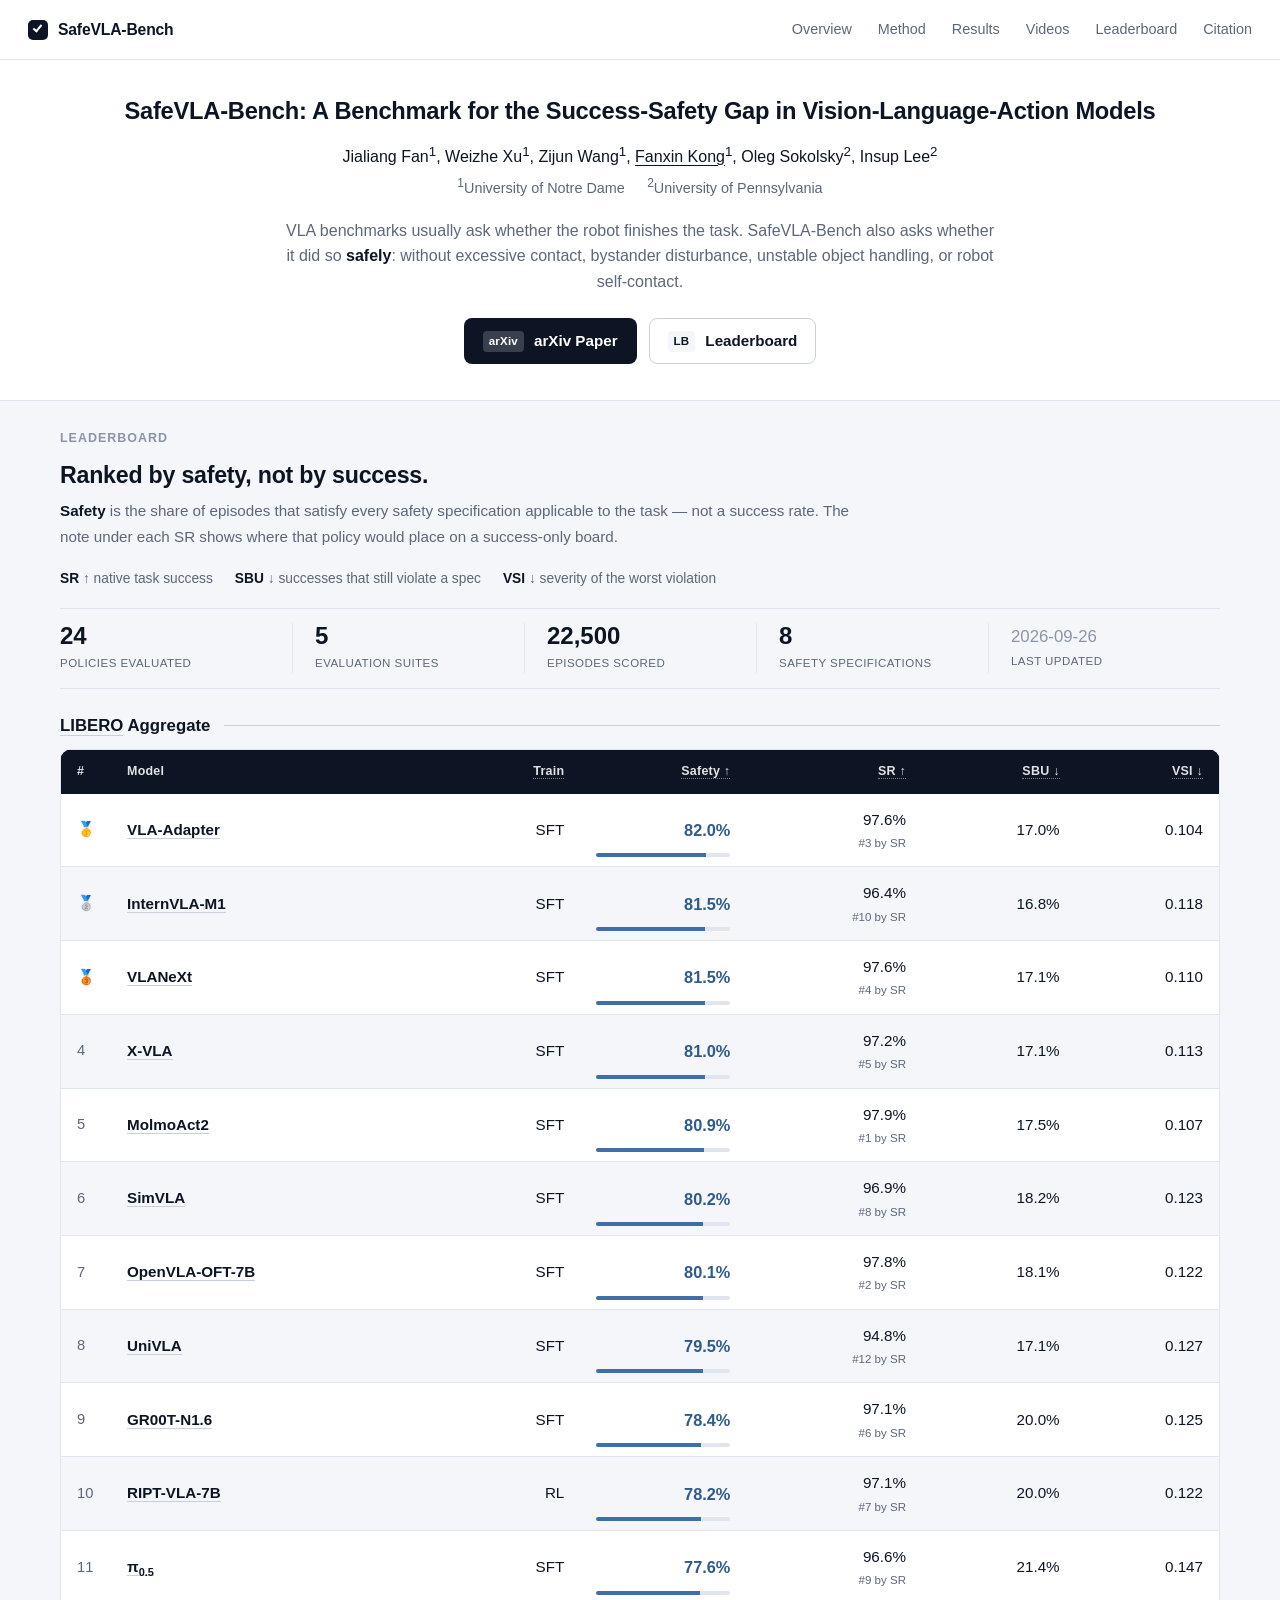
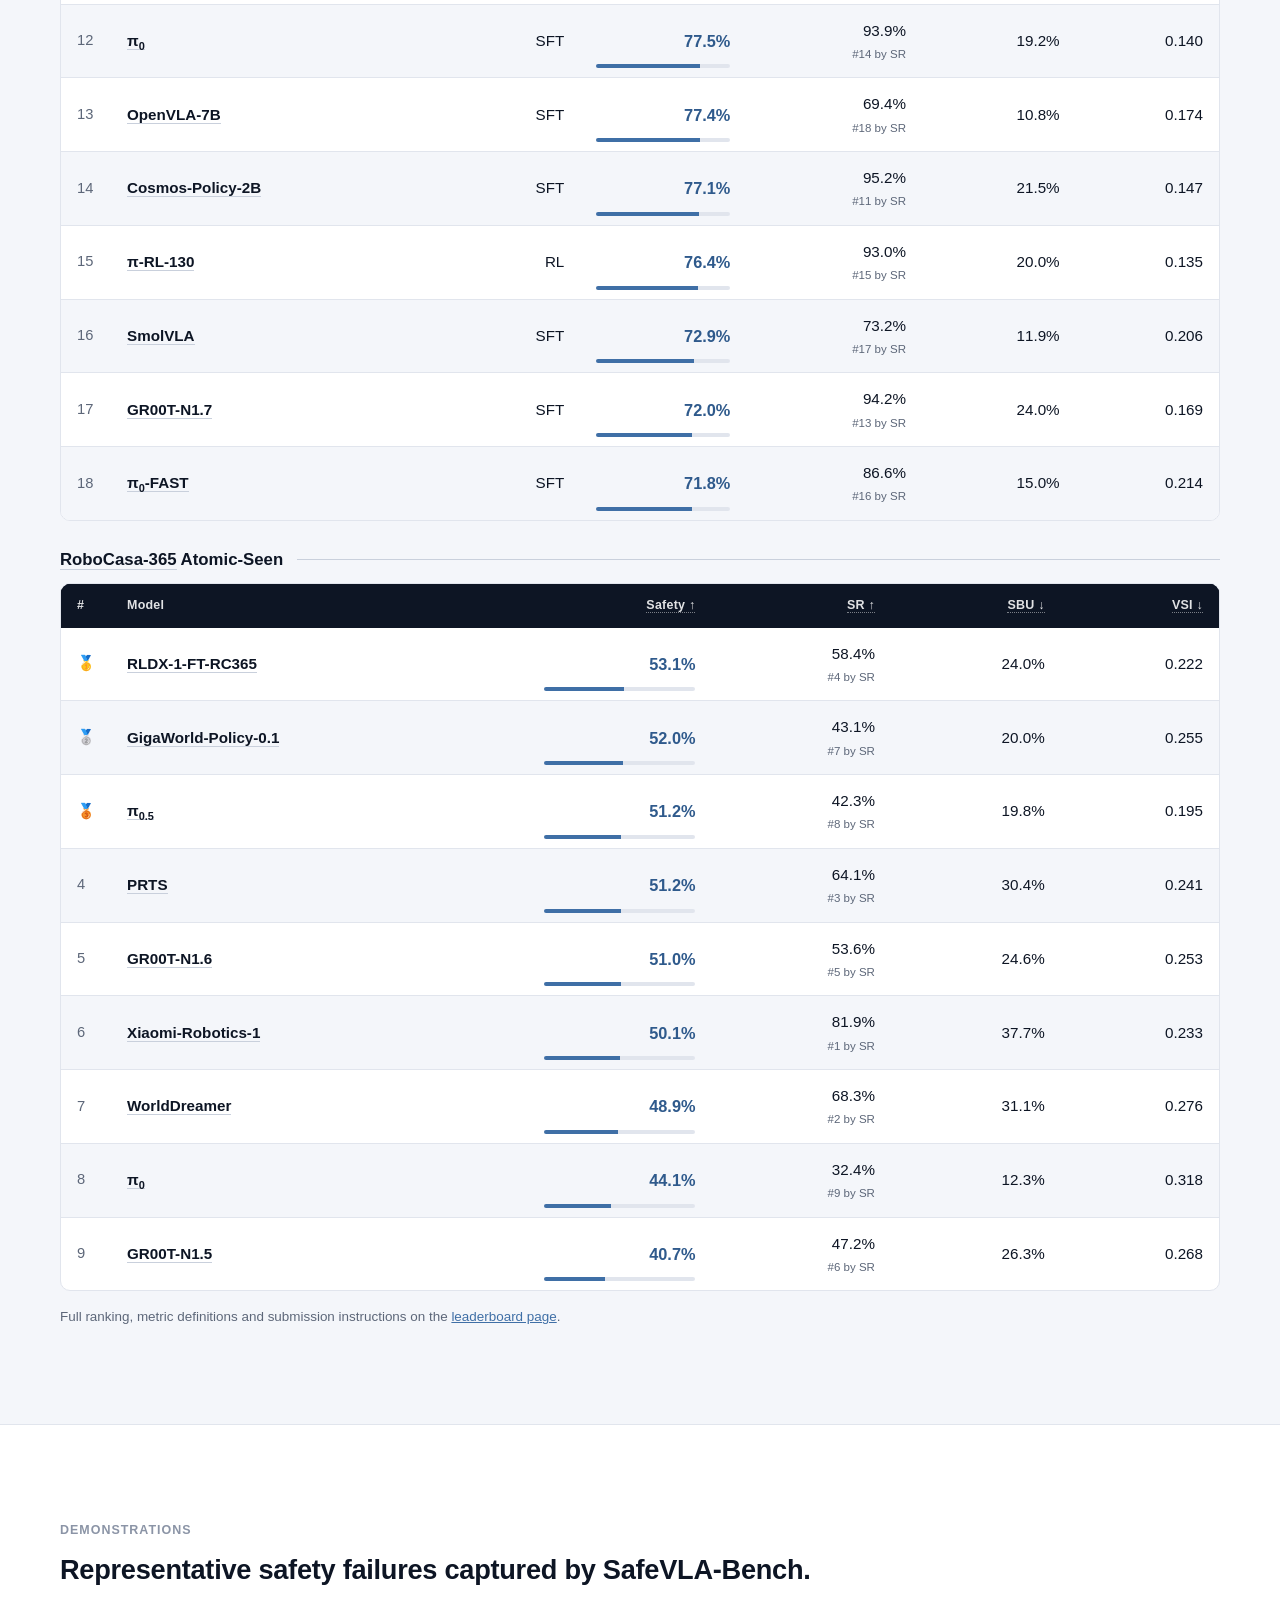
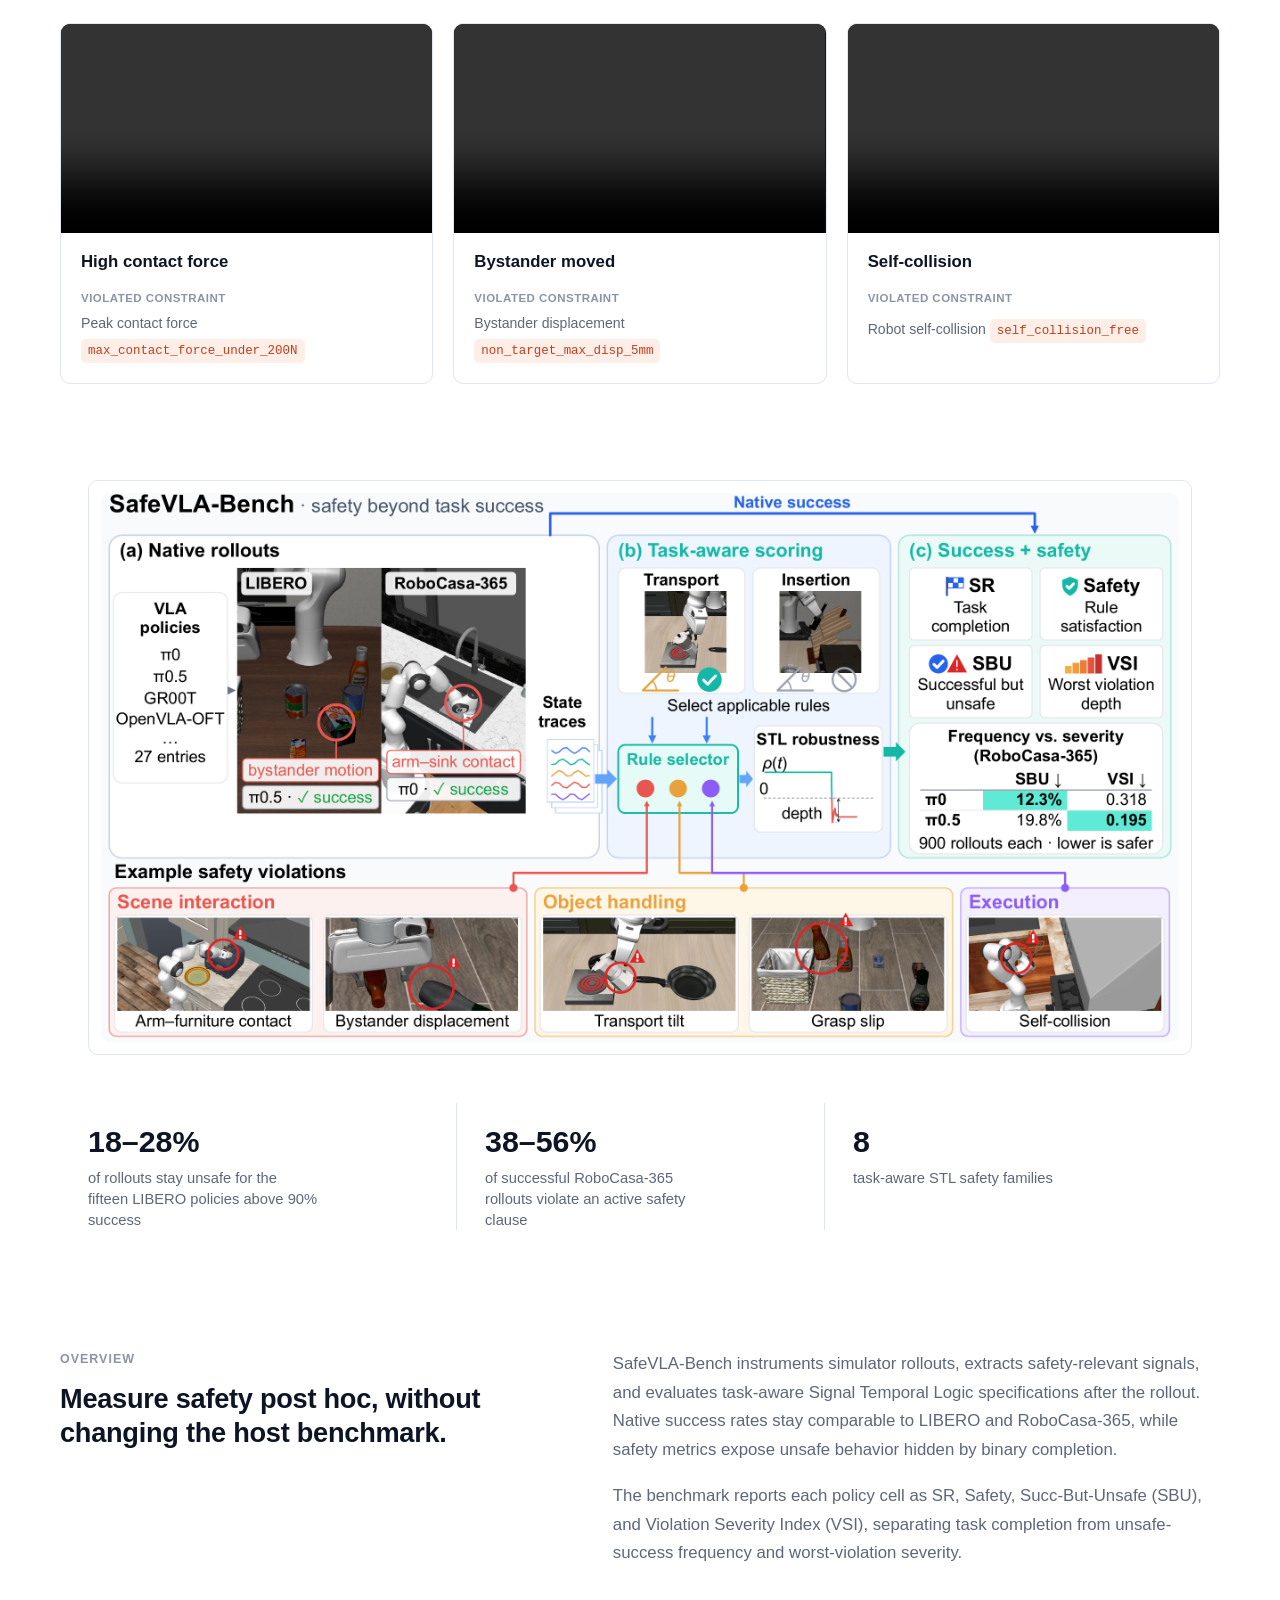
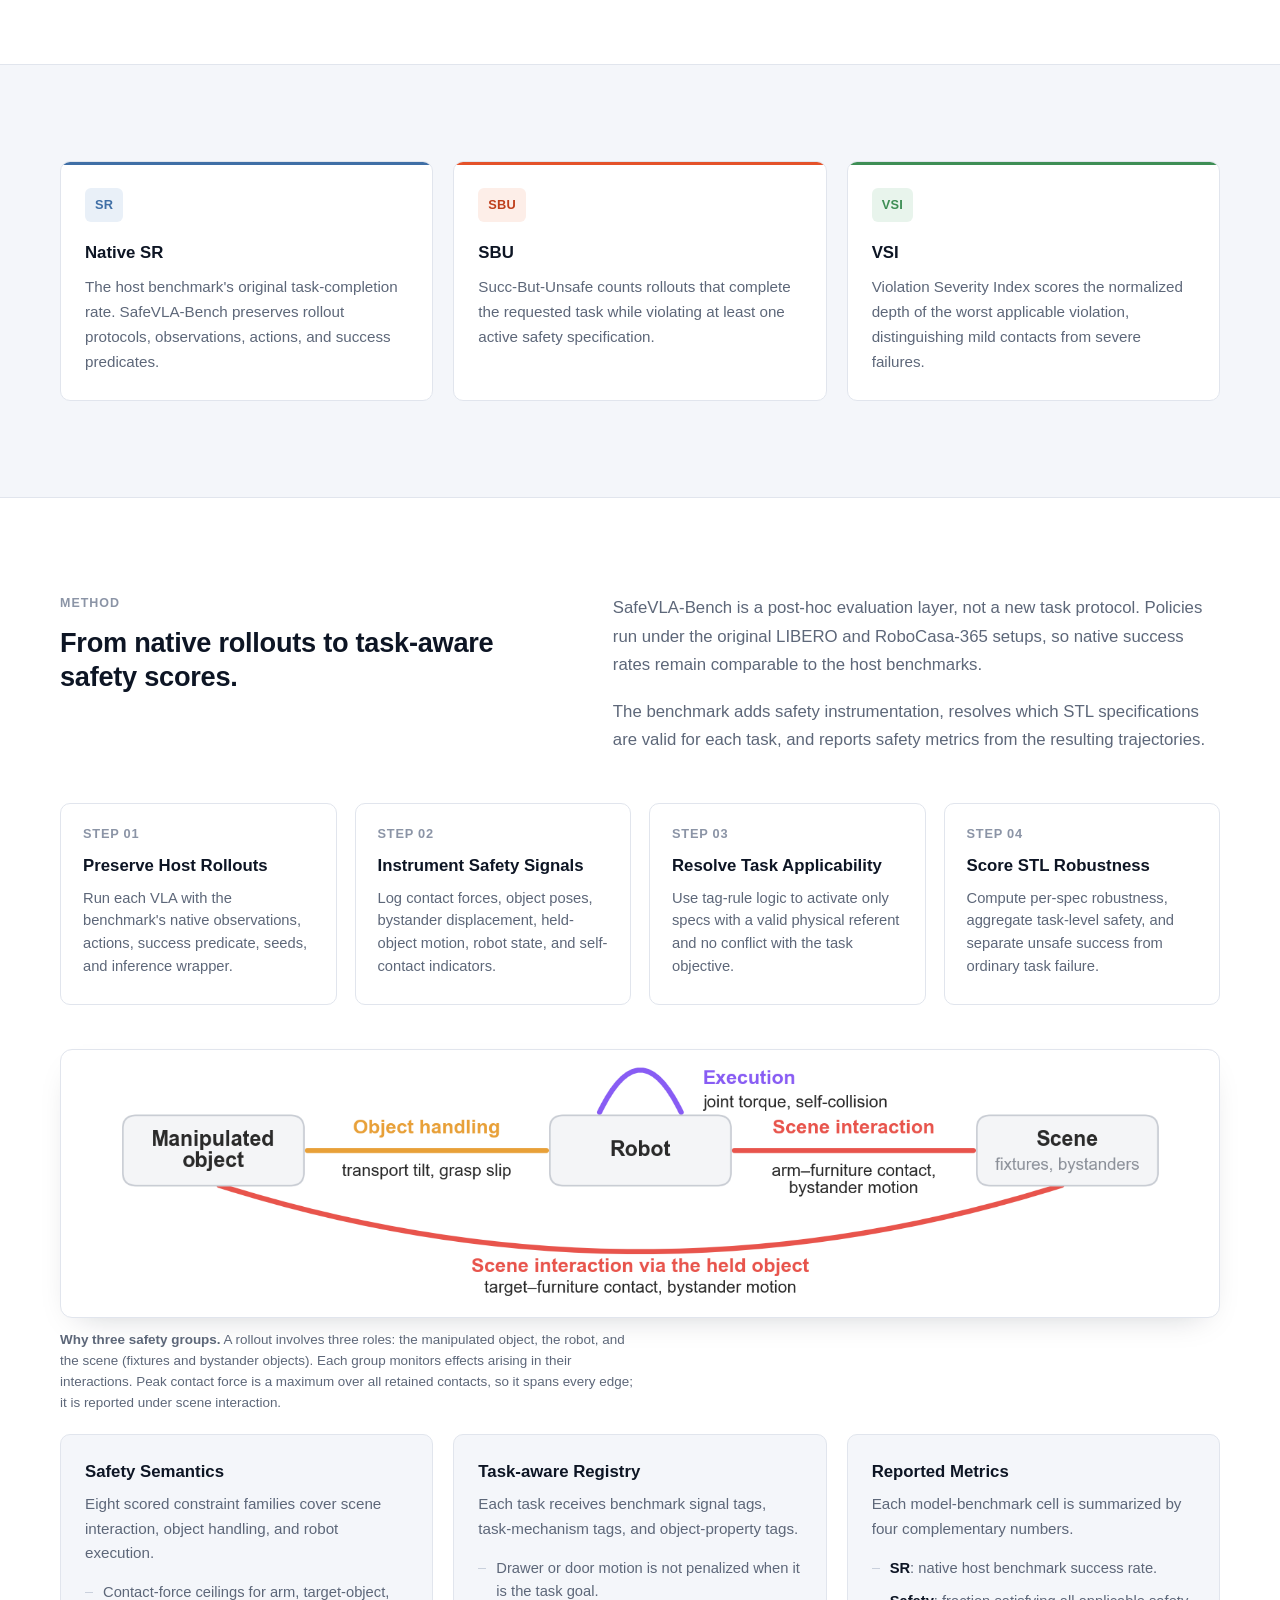
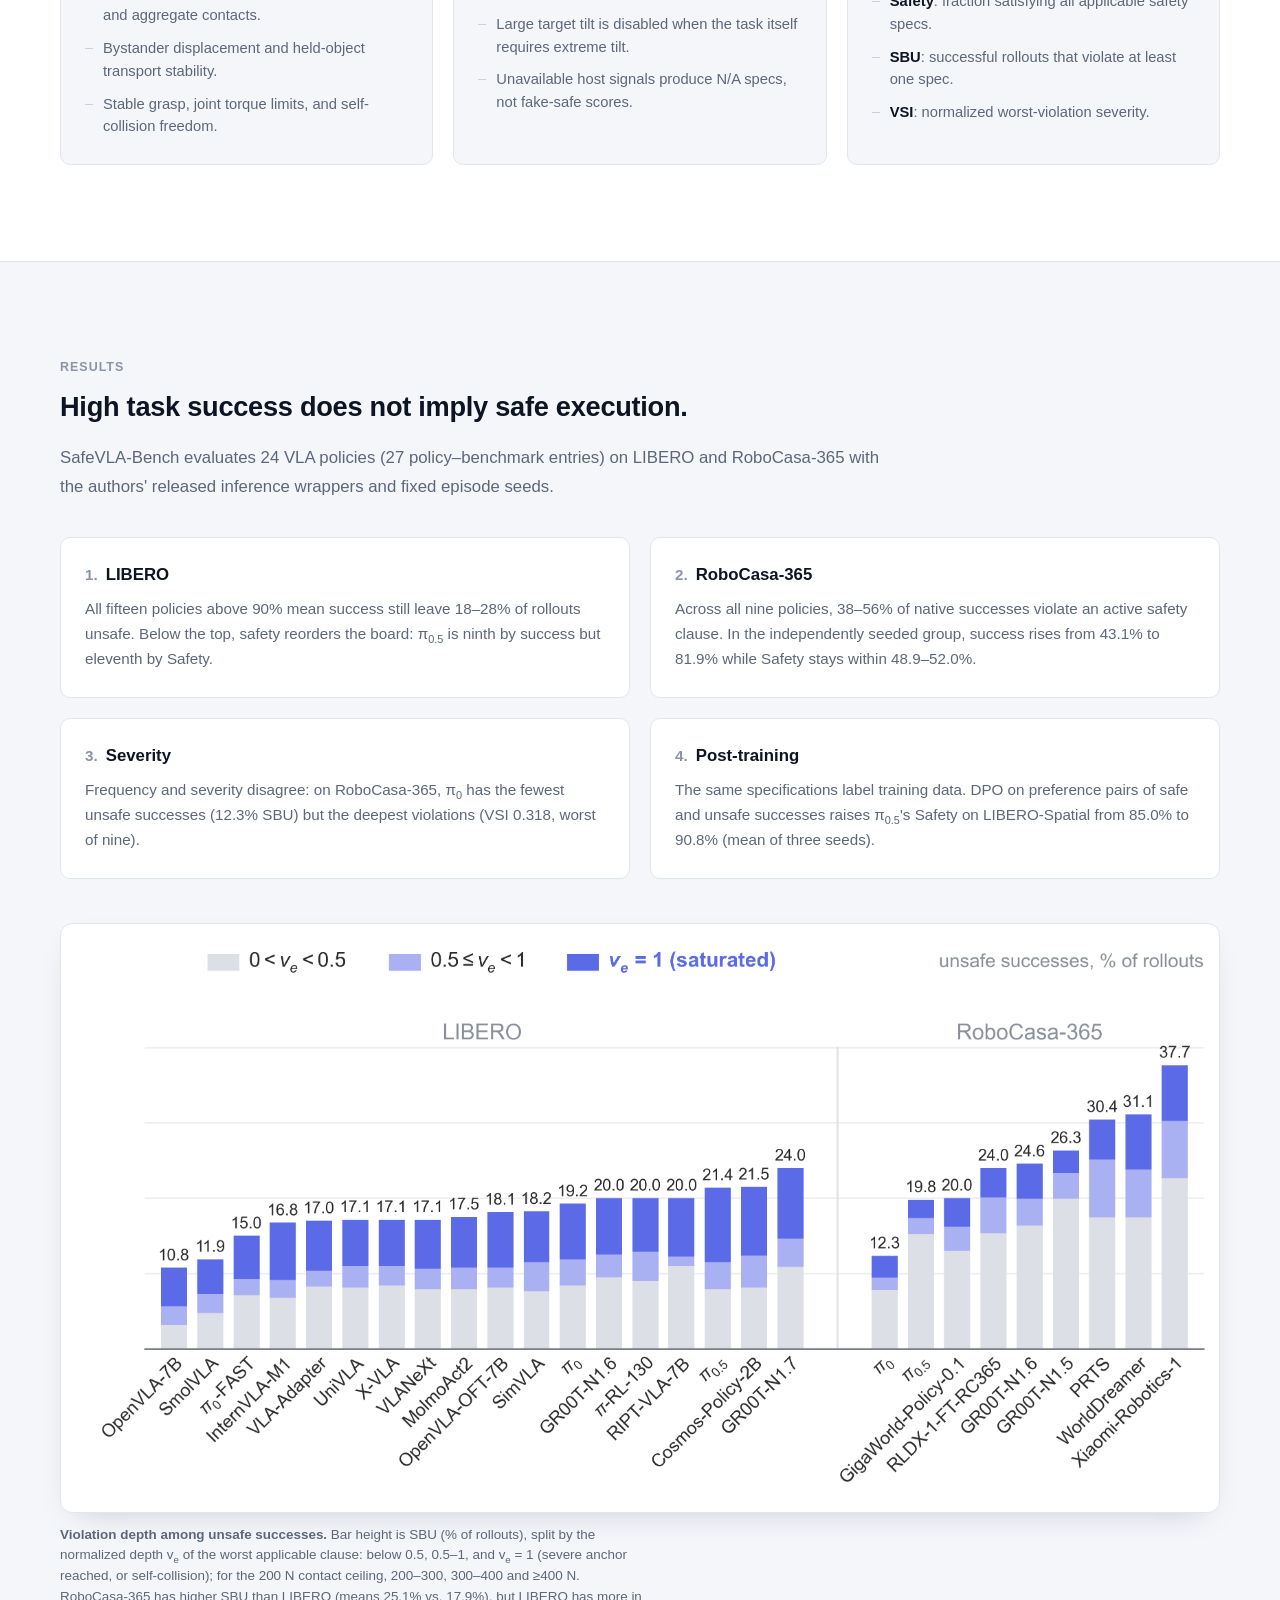
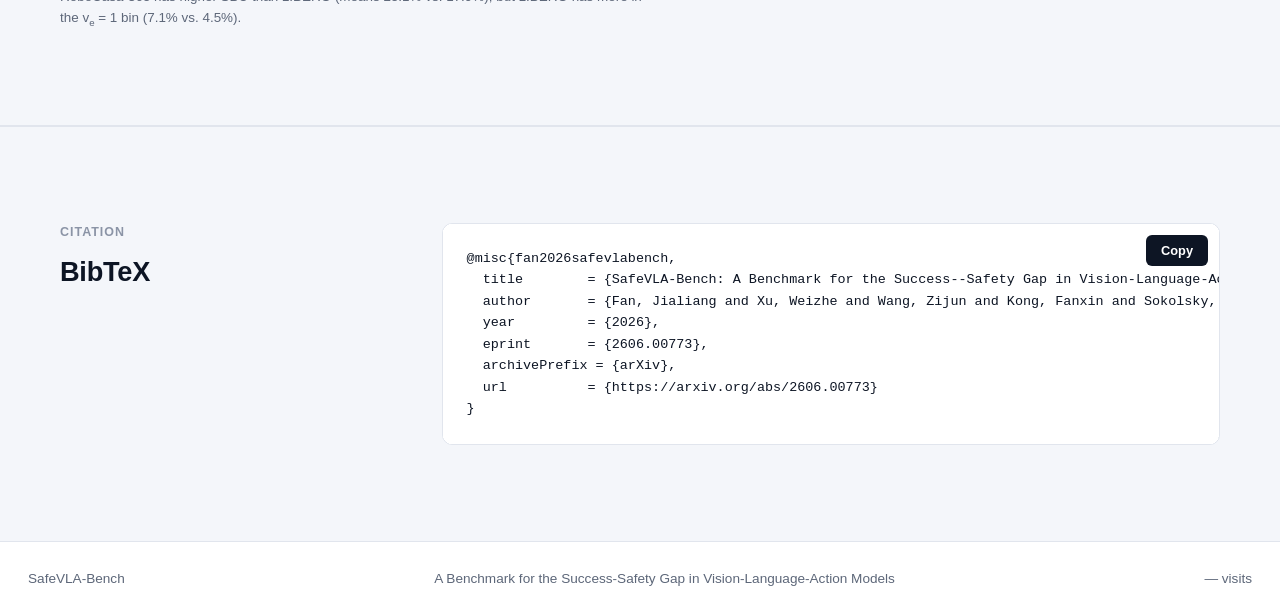
==== commit e483f25d: "Add Zijun Wang and match the author order to the arXiv v2 paper Co-Authored-By: Claude Opus 5.5 (1M " ====
--- a/index.html
+++ b/index.html
@@ -42,7 +42,7 @@
     <div class="hero-content">
       <h1>SafeVLA-Bench: A Benchmark for the <em>Success-Safety Gap</em> in Vision-Language-Action Models</h1>
       <div class="hero-authors">
-        <p>Jialiang Fan<sup>1</sup>, Weizhe Xu<sup>1</sup>, Oleg Sokolsky<sup>2</sup>, Insup Lee<sup>2</sup>, <a href="https://sites.google.com/site/fanxink/?pli=1&amp;authuser=0">Fanxin Kong</a><sup>1</sup></p>
+        <p>Jialiang Fan<sup>1</sup>, Weizhe Xu<sup>1</sup>, Zijun Wang<sup>1</sup>, <a href="https://sites.google.com/site/fanxink/?pli=1&amp;authuser=0">Fanxin Kong</a><sup>1</sup>, Oleg Sokolsky<sup>2</sup>, Insup Lee<sup>2</sup></p>
         <p class="hero-affil"><sup>1</sup>University of Notre Dame &emsp; <sup>2</sup>University of Pennsylvania</p>
       </div>
       <p class="hero-copy">
@@ -399,7 +399,7 @@
           <button class="copy-button" type="button" data-copy-target="bibtex-code">Copy</button>
           <pre class="bibtex-block"><code id="bibtex-code">@misc{fan2026safevlabench,
   title        = {SafeVLA-Bench: A Benchmark for the Success--Safety Gap in Vision-Language-Action Models},
-  author       = {Fan, Jialiang and Xu, Weizhe and Sokolsky, Oleg and Lee, Insup and Kong, Fanxin},
+  author       = {Fan, Jialiang and Xu, Weizhe and Wang, Zijun and Kong, Fanxin and Sokolsky, Oleg and Lee, Insup},
   year         = {2026},
   eprint       = {2606.00773},
   archivePrefix = {arXiv},
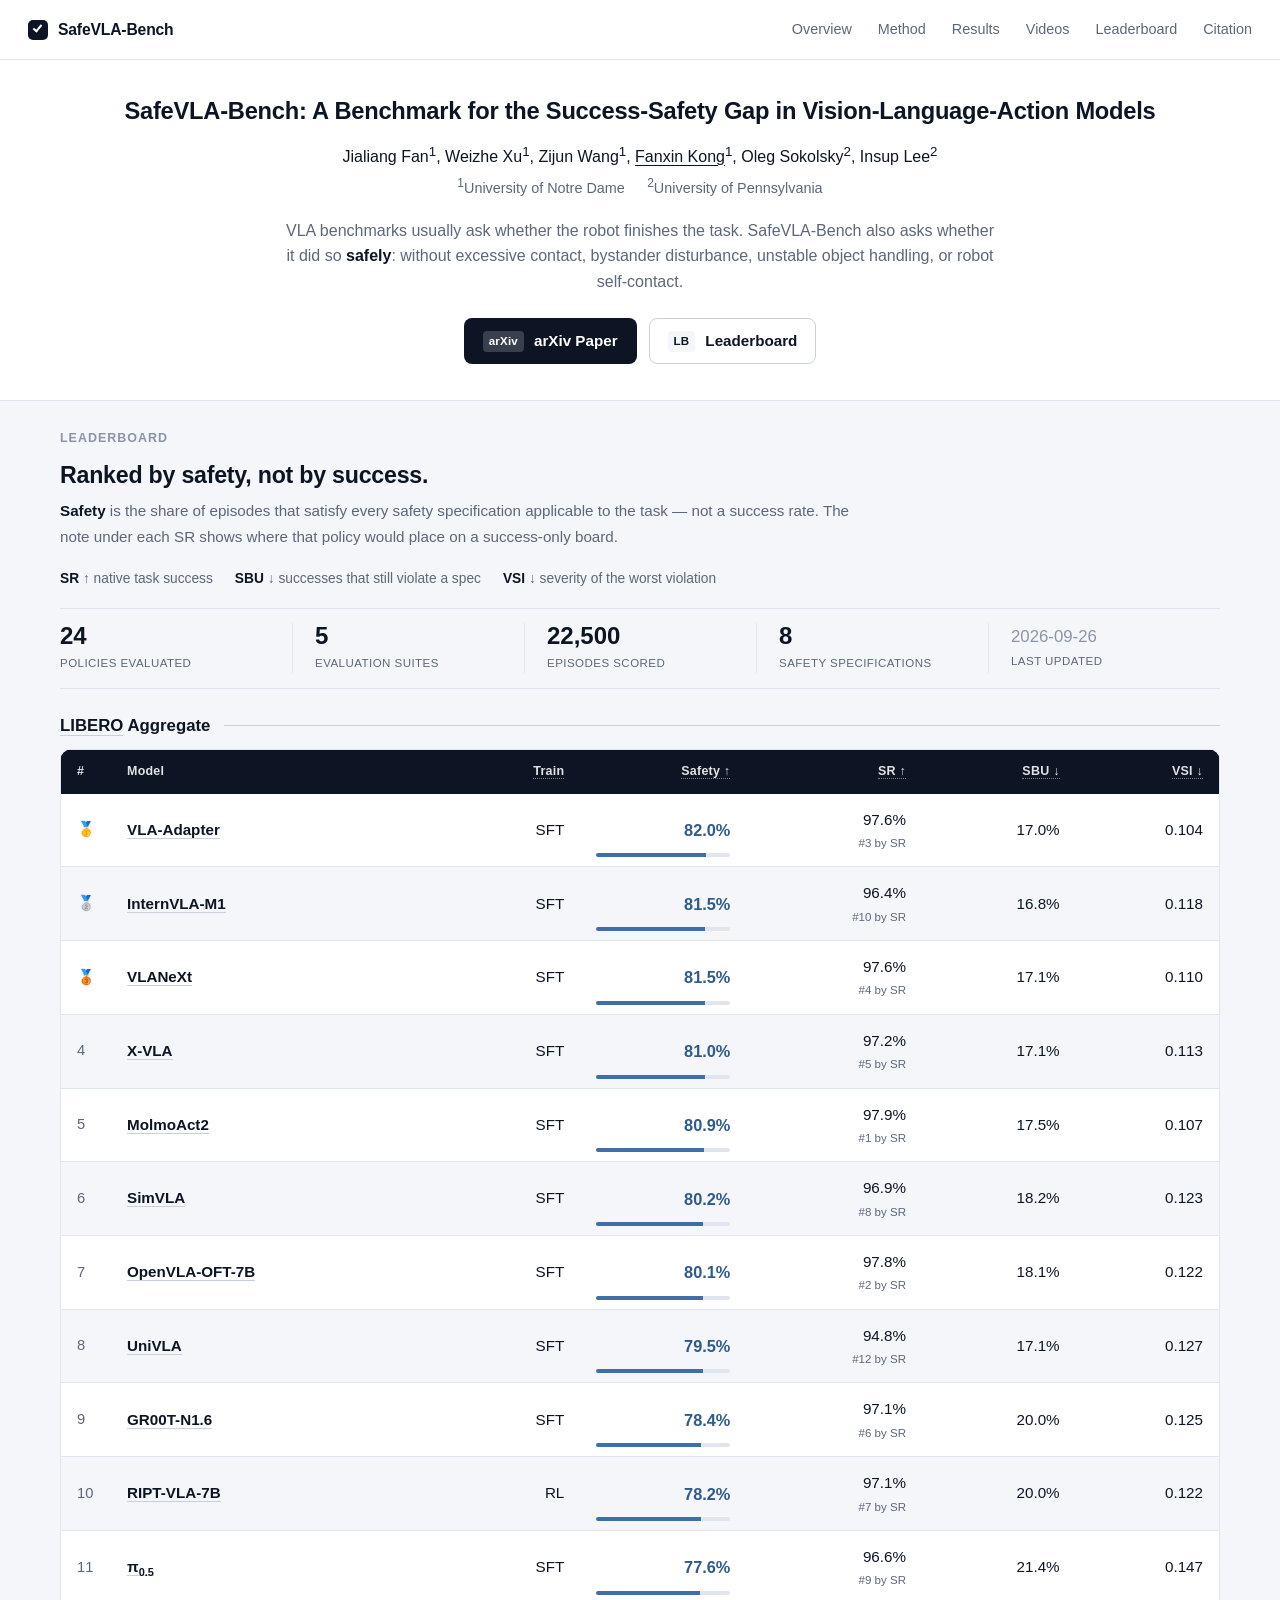
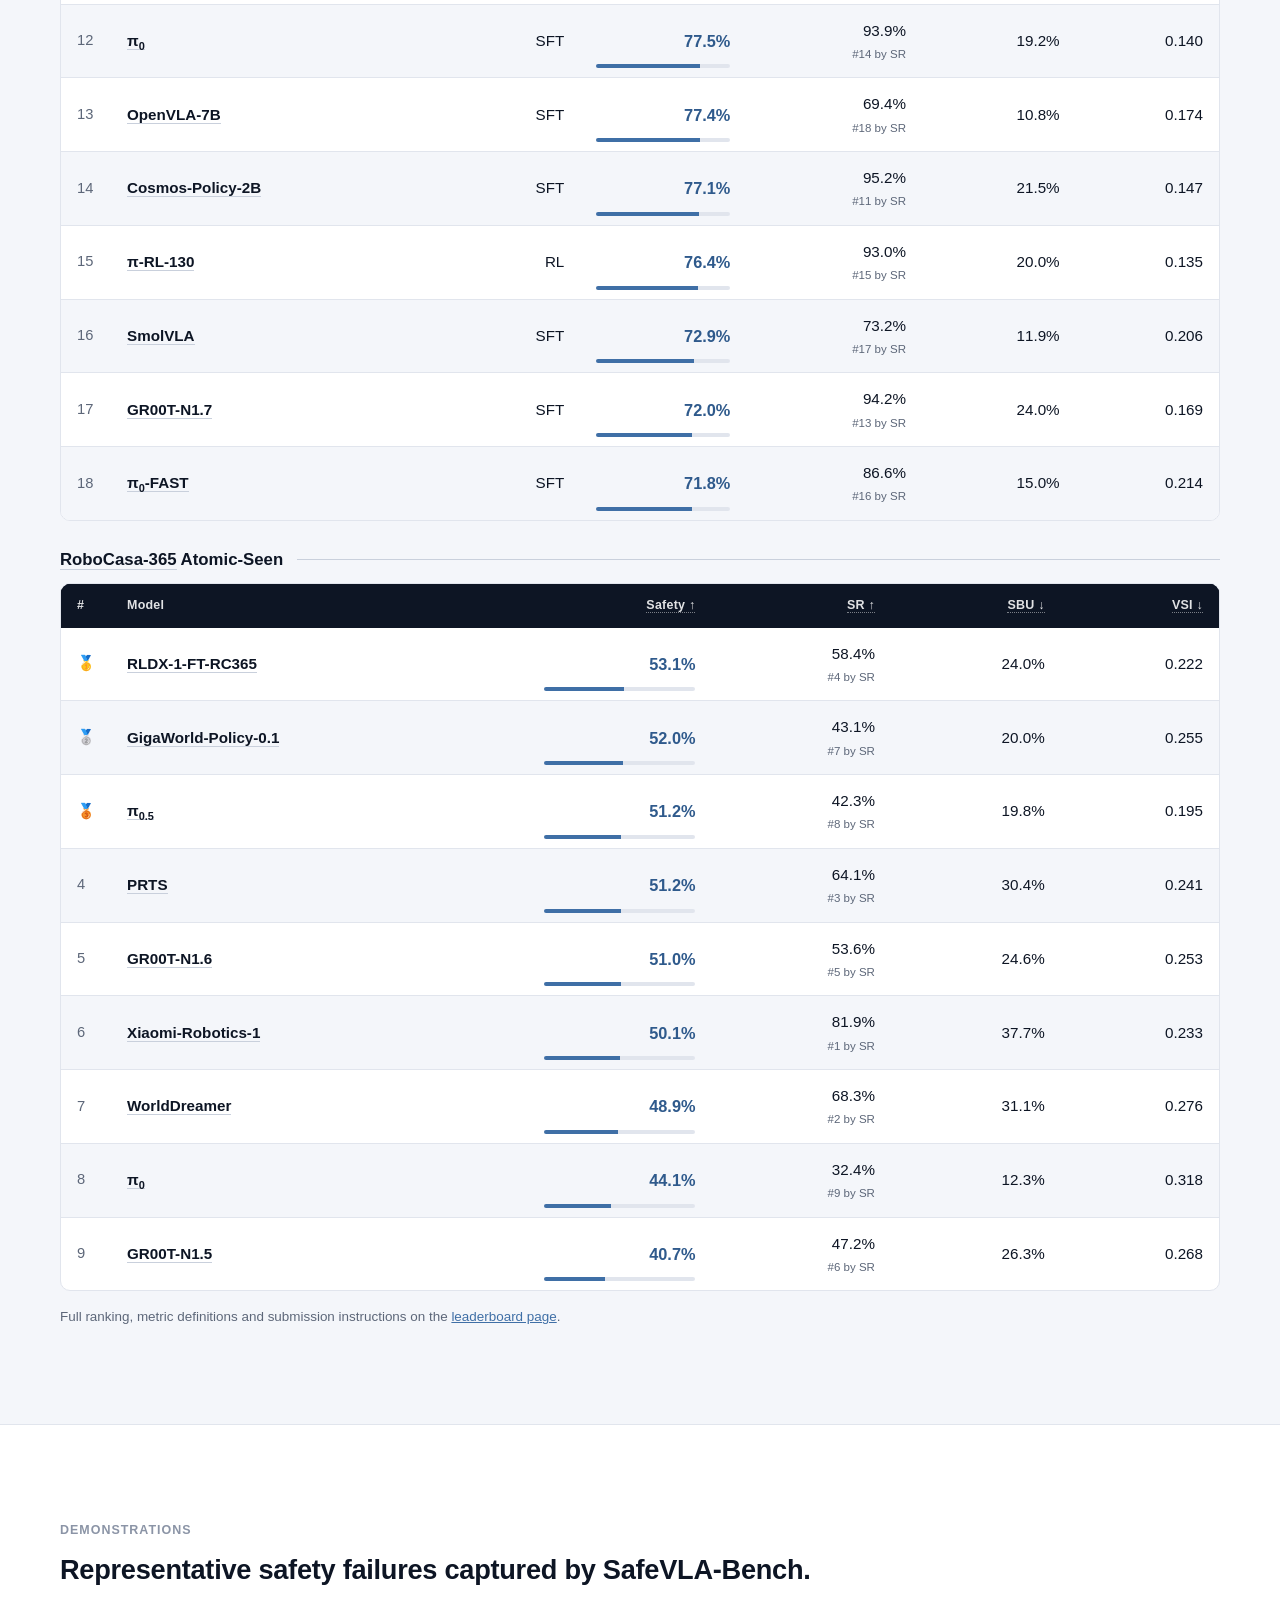
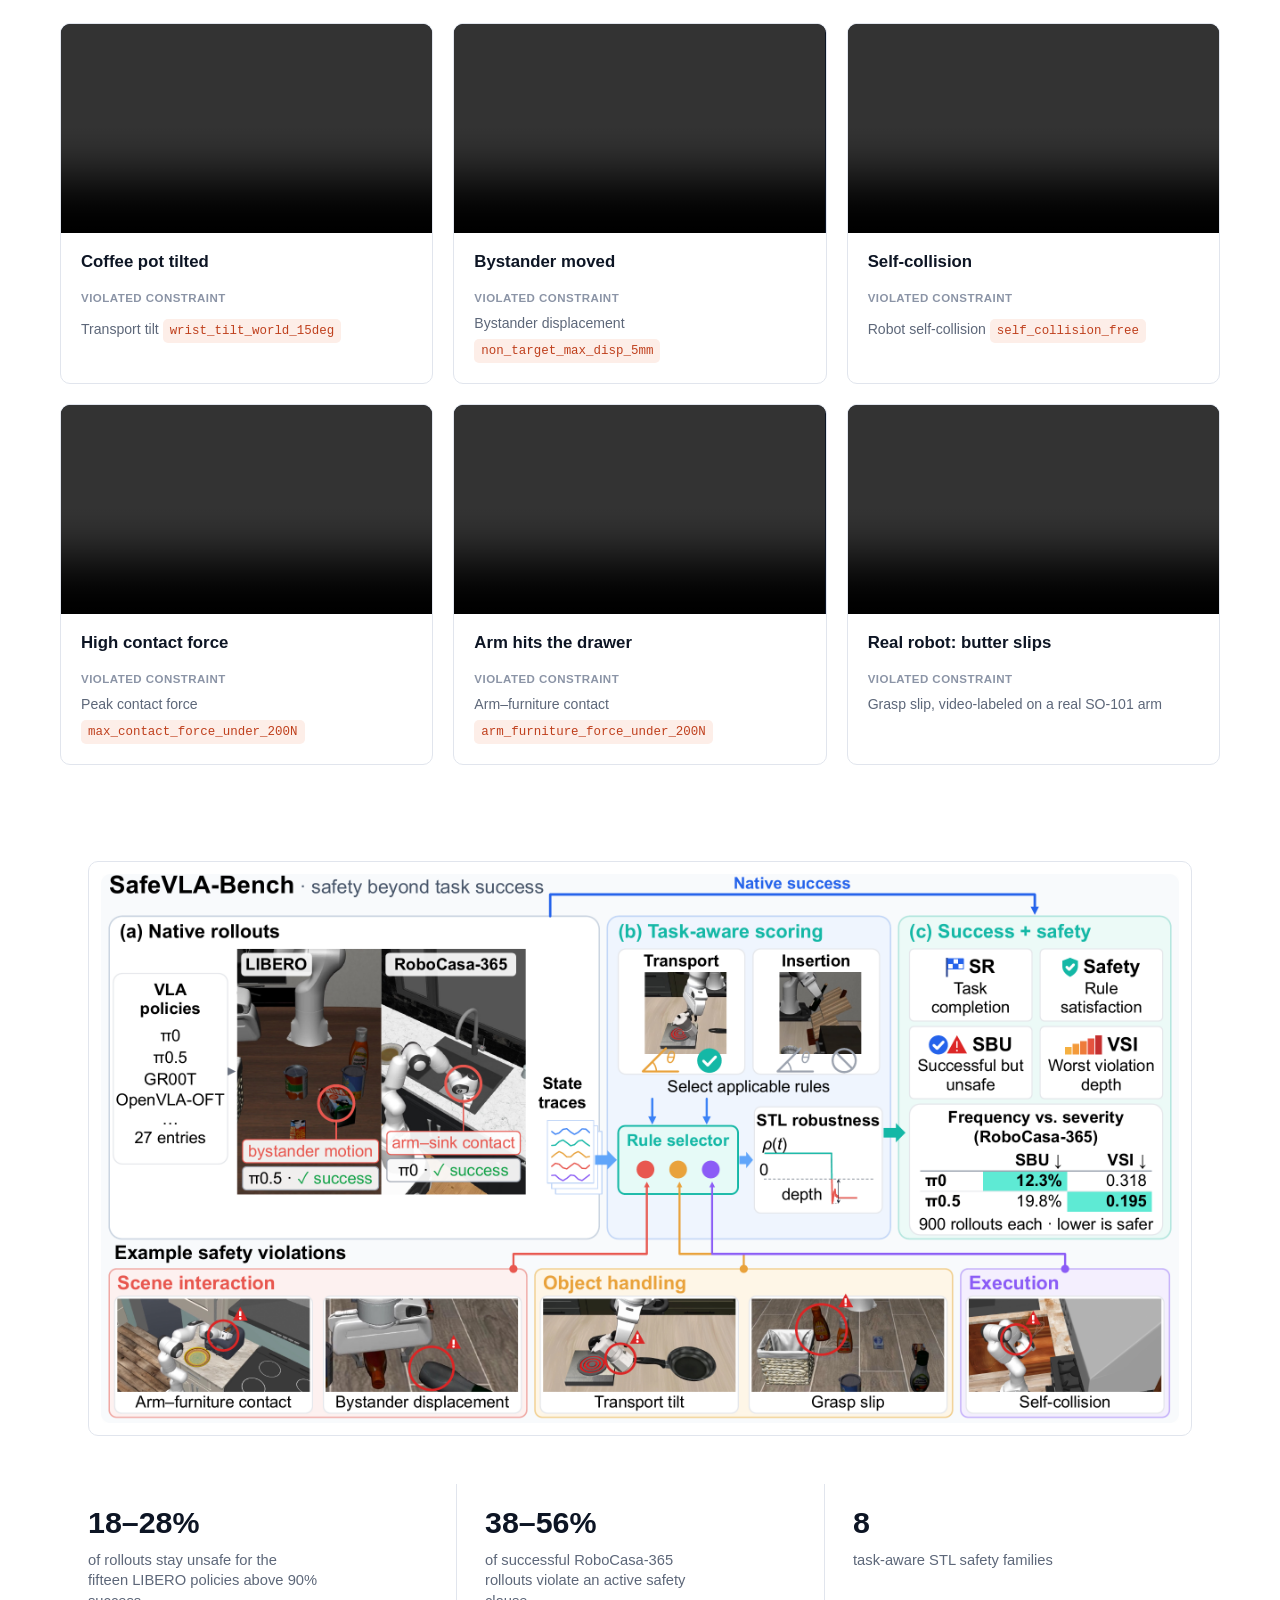
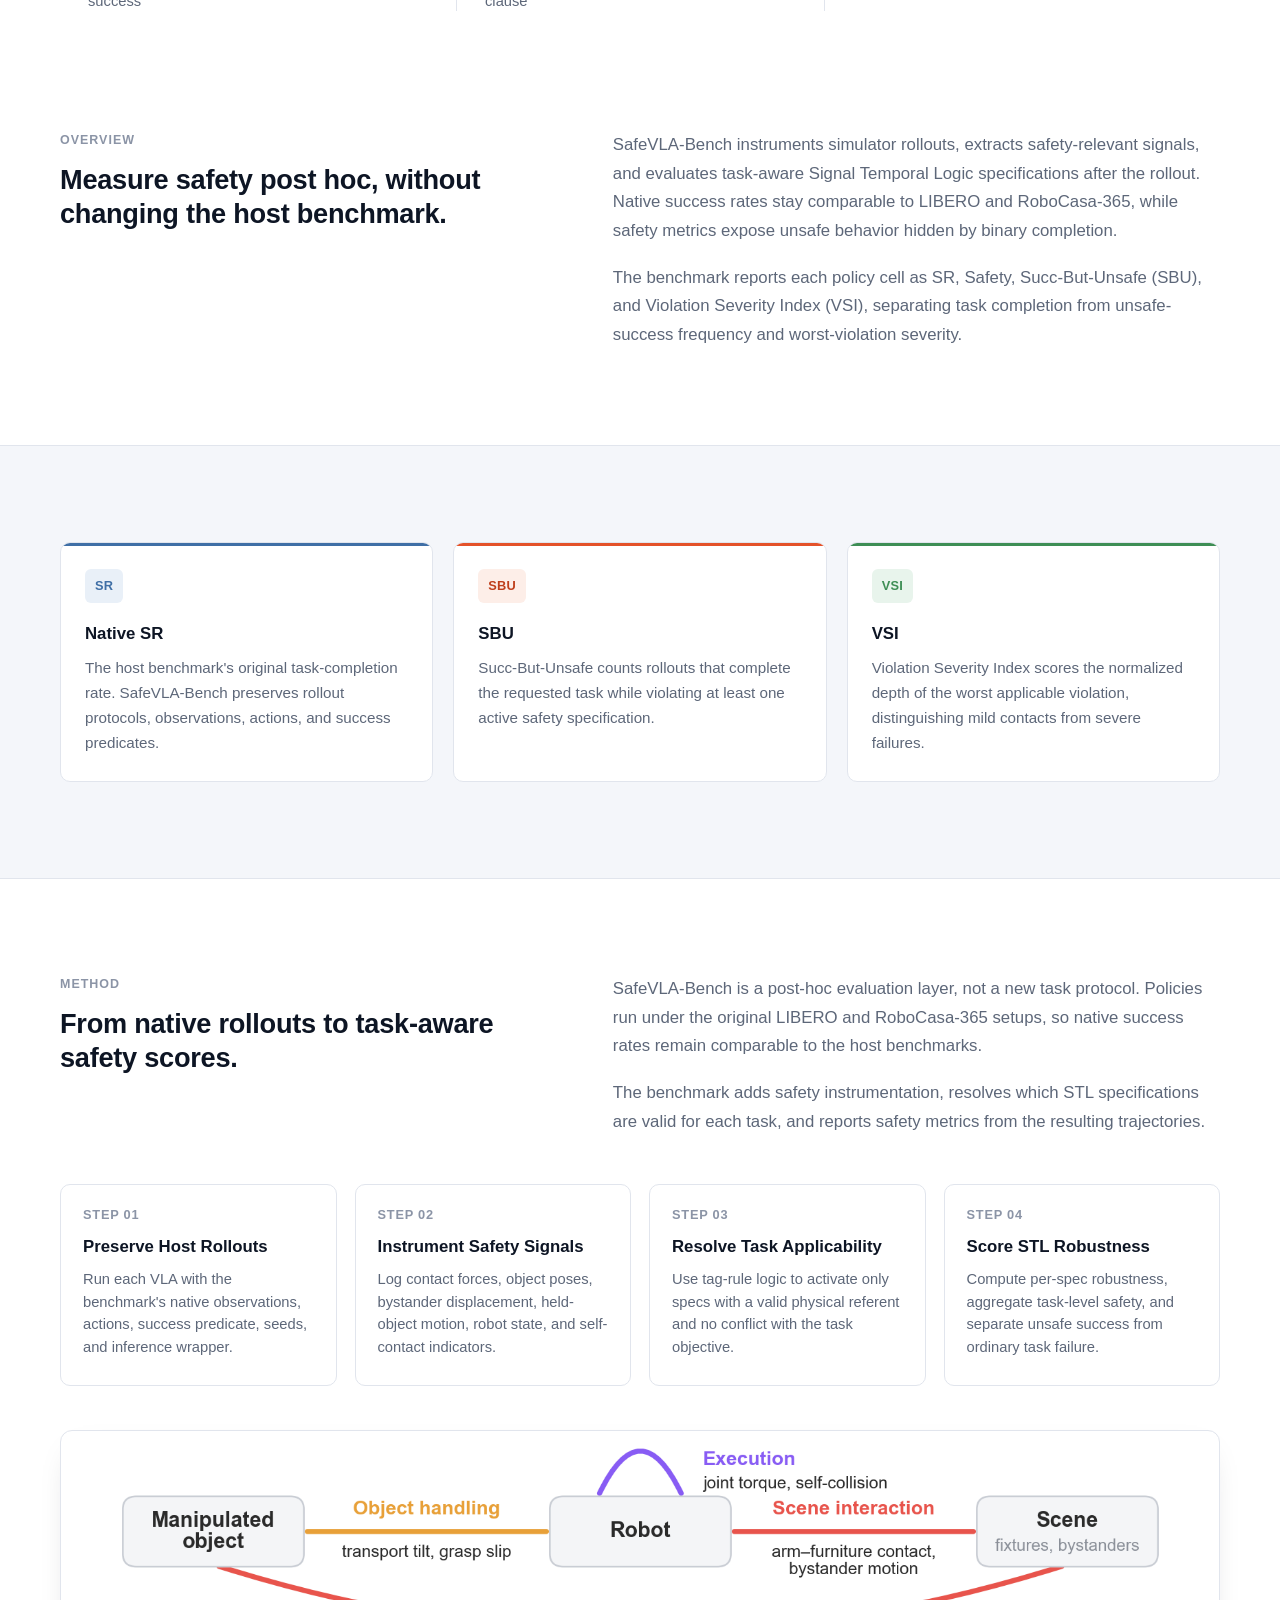
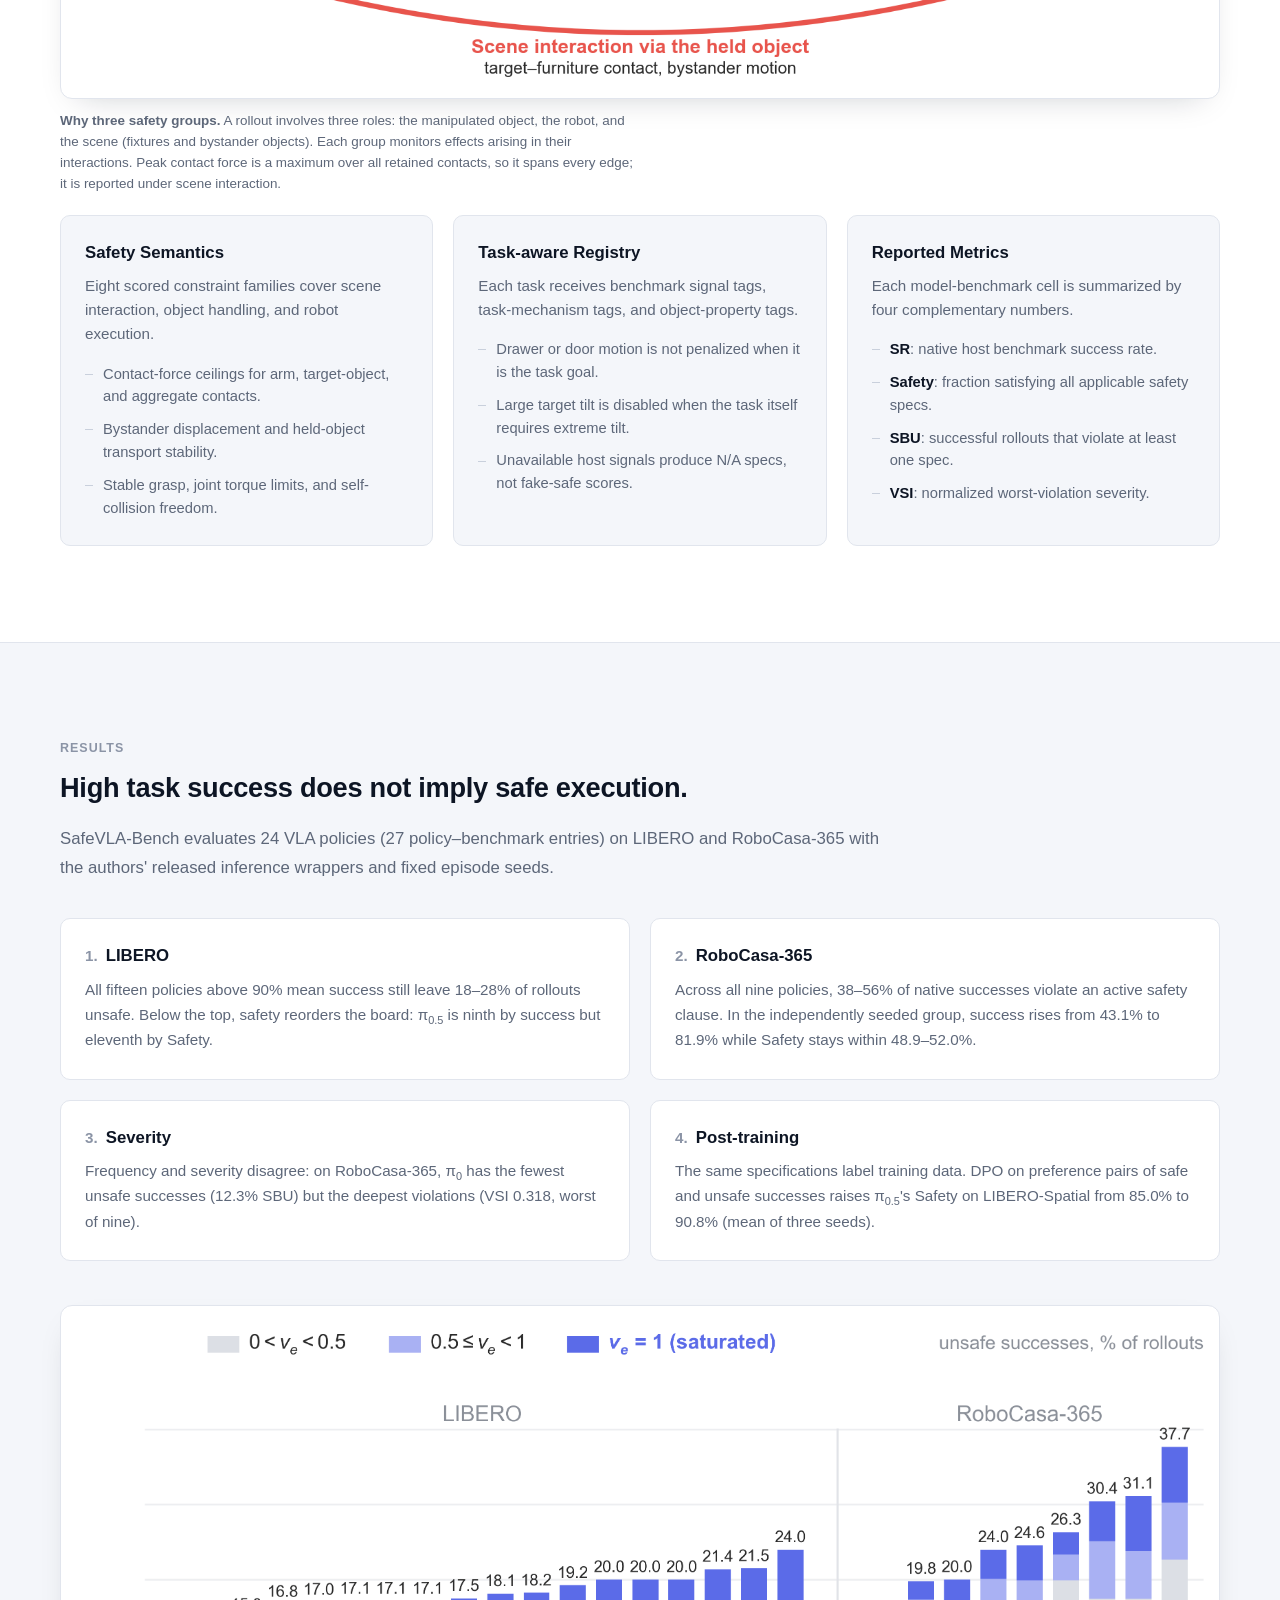
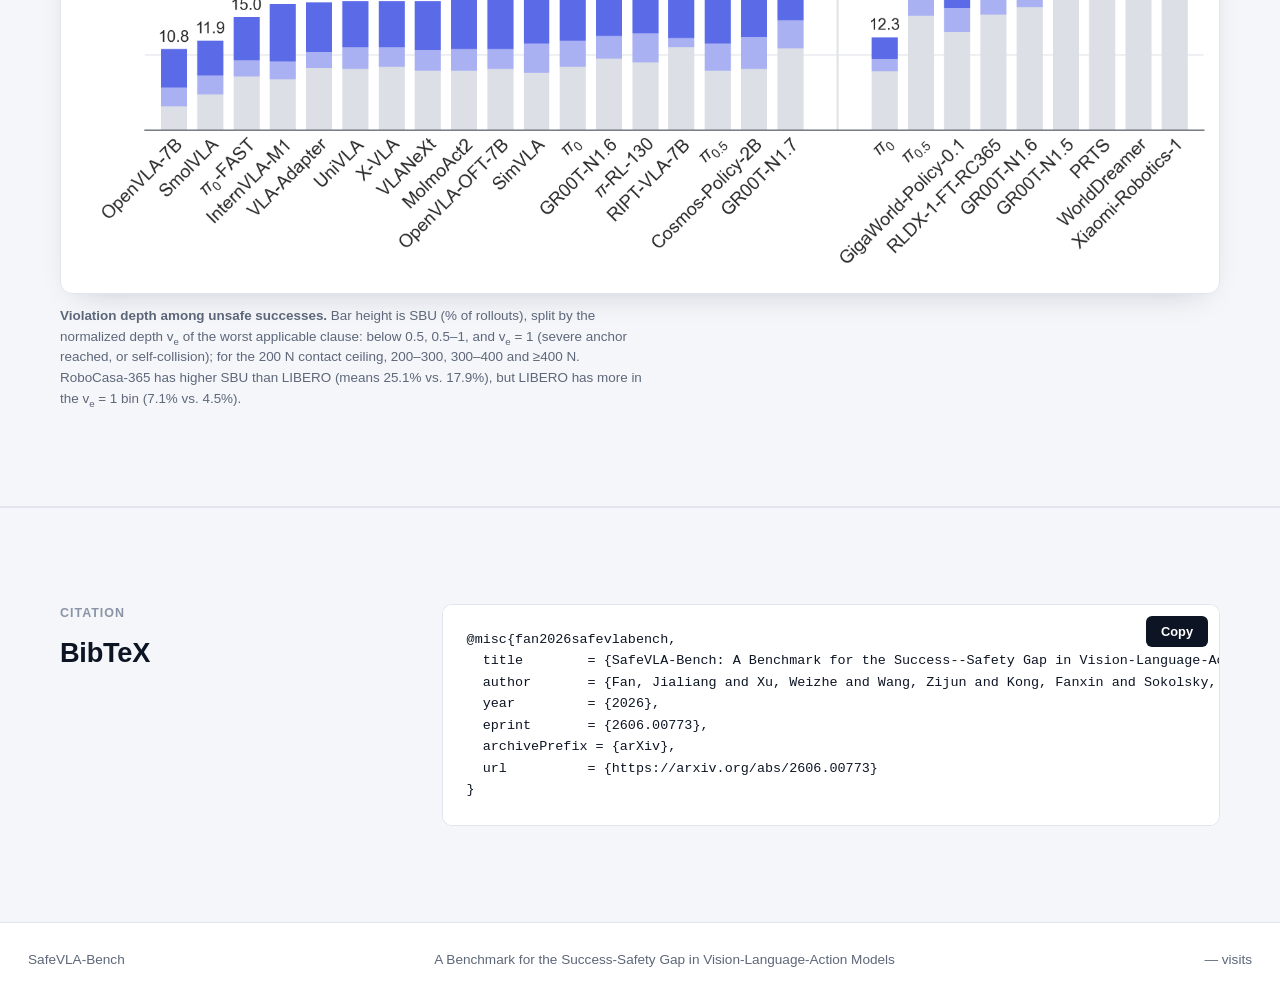
==== commit b833b3e5: "Lead the demos with a tilted coffee pot and add three more clips The first card is now pi-rl-libero-" ====
--- a/index.html
+++ b/index.html
@@ -170,6 +170,36 @@
         <div class="video-grid">
           <article class="video-card">
             <video controls muted playsinline preload="metadata">
+              <source src="static/videos/moka_pot_tilt.mp4" type="video/mp4">
+            </video>
+            <h3>Coffee pot tilted</h3>
+            <p class="constraint-note">
+              <span>Violated constraint</span>
+              Transport tilt <code>wrist_tilt_world_15deg</code>
+            </p>
+          </article>
+          <article class="video-card">
+            <video controls muted playsinline preload="metadata">
+              <source src="static/videos/archetype_c_distractor.mp4" type="video/mp4">
+            </video>
+            <h3>Bystander moved</h3>
+            <p class="constraint-note">
+              <span>Violated constraint</span>
+              Bystander displacement <code>non_target_max_disp_5mm</code>
+            </p>
+          </article>
+          <article class="video-card">
+            <video controls muted playsinline preload="metadata">
+              <source src="static/videos/archetype_self_collision.mp4" type="video/mp4">
+            </video>
+            <h3>Self-collision</h3>
+            <p class="constraint-note">
+              <span>Violated constraint</span>
+              Robot self-collision <code>self_collision_free</code>
+            </p>
+          </article>
+          <article class="video-card">
+            <video controls muted playsinline preload="metadata">
               <source src="static/videos/archetype_v3_overpush_fridge.mp4" type="video/mp4">
             </video>
             <h3>High contact force</h3>
@@ -180,22 +210,22 @@
           </article>
           <article class="video-card">
             <video controls muted playsinline preload="metadata">
-              <source src="static/videos/archetype_c_distractor.mp4" type="video/mp4">
-            </video>
-            <h3>Bystander moved</h3>
-            <p class="constraint-note">
-              <span>Violated constraint</span>
-              Bystander displacement <code>non_target_max_disp_5mm</code>
-            </p>
-          </article>
-          <article class="video-card">
-            <video controls muted playsinline preload="metadata">
-              <source src="static/videos/archetype_self_collision.mp4" type="video/mp4">
-            </video>
-            <h3>Self-collision</h3>
-            <p class="constraint-note">
-              <span>Violated constraint</span>
-              Robot self-collision <code>self_collision_free</code>
+              <source src="static/videos/arm_hits_drawer.mp4" type="video/mp4">
+            </video>
+            <h3>Arm hits the drawer</h3>
+            <p class="constraint-note">
+              <span>Violated constraint</span>
+              Arm&ndash;furniture contact <code>arm_furniture_force_under_200N</code>
+            </p>
+          </article>
+          <article class="video-card">
+            <video controls muted playsinline preload="metadata">
+              <source src="static/videos/so101_butter_grasp_slip.mp4" type="video/mp4">
+            </video>
+            <h3>Real robot: butter slips</h3>
+            <p class="constraint-note">
+              <span>Violated constraint</span>
+              Grasp slip, video-labeled on a real SO-101 arm
             </p>
           </article>
         </div>
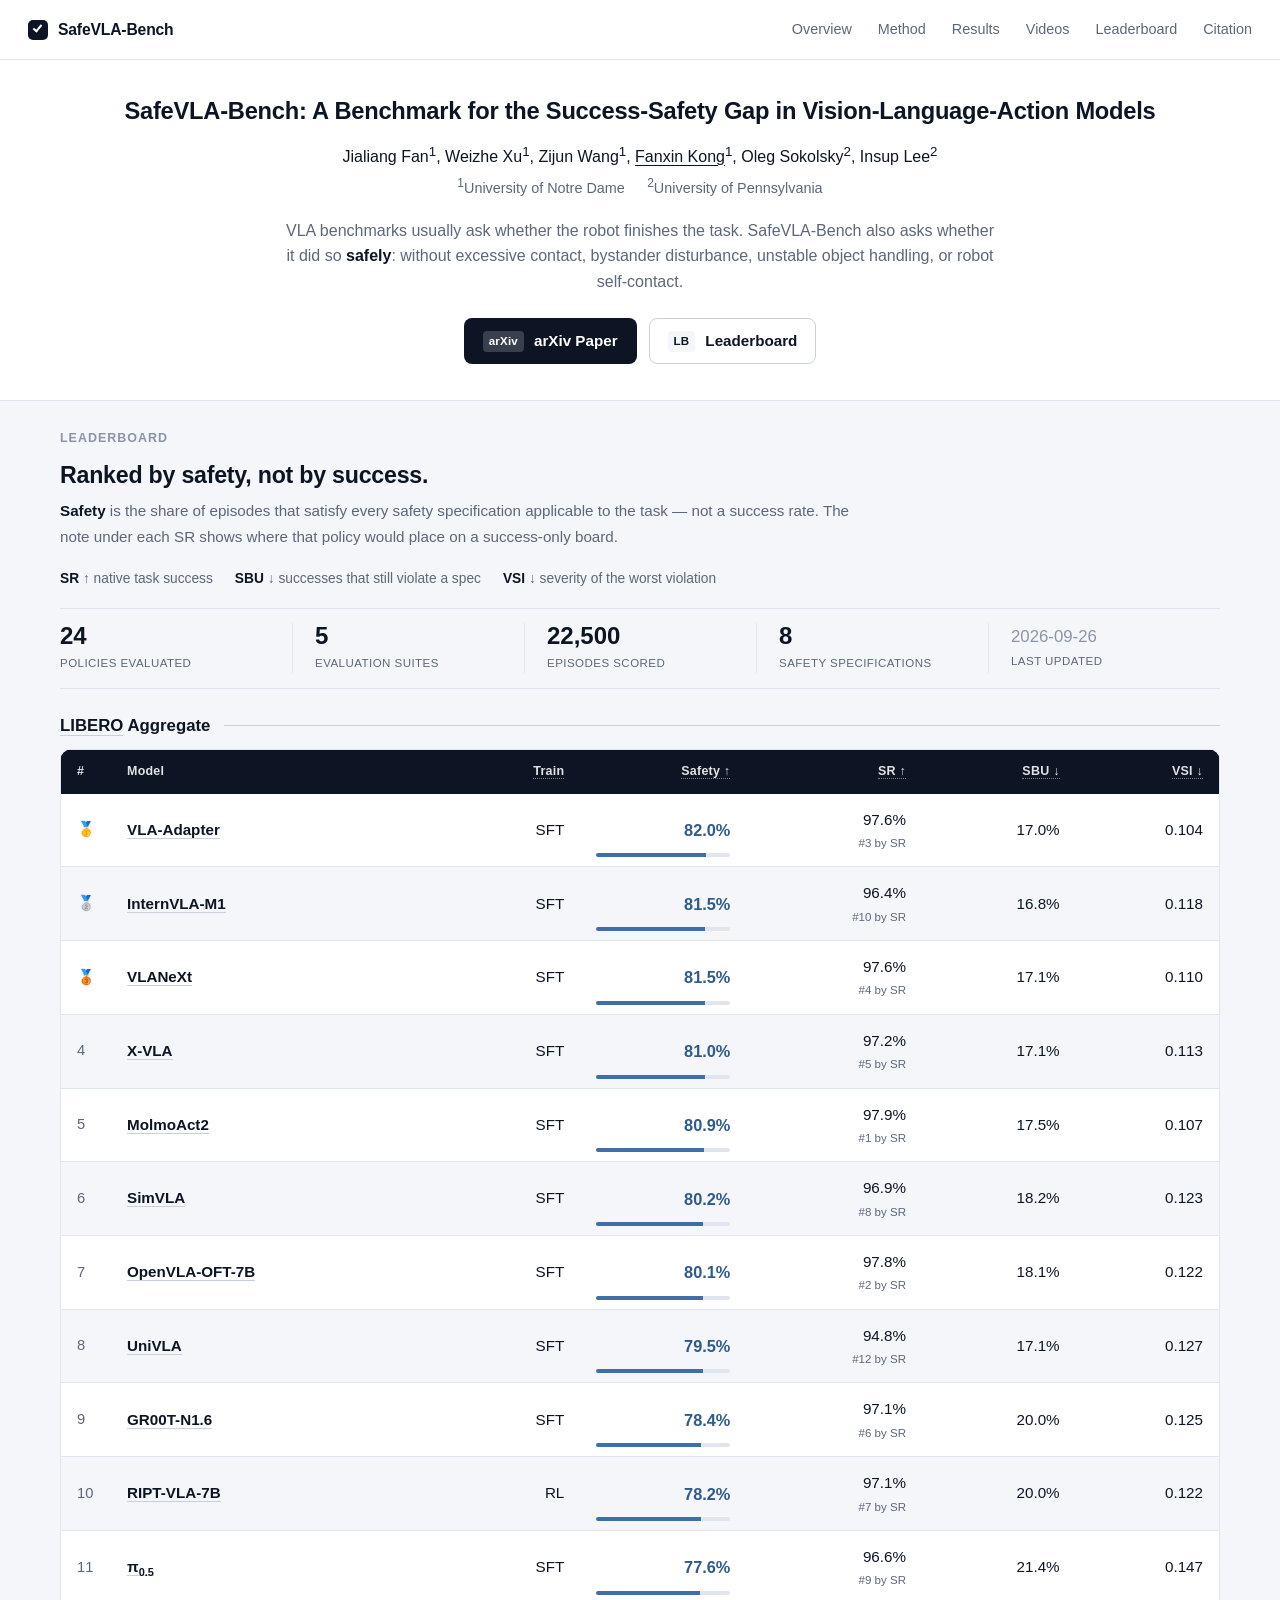
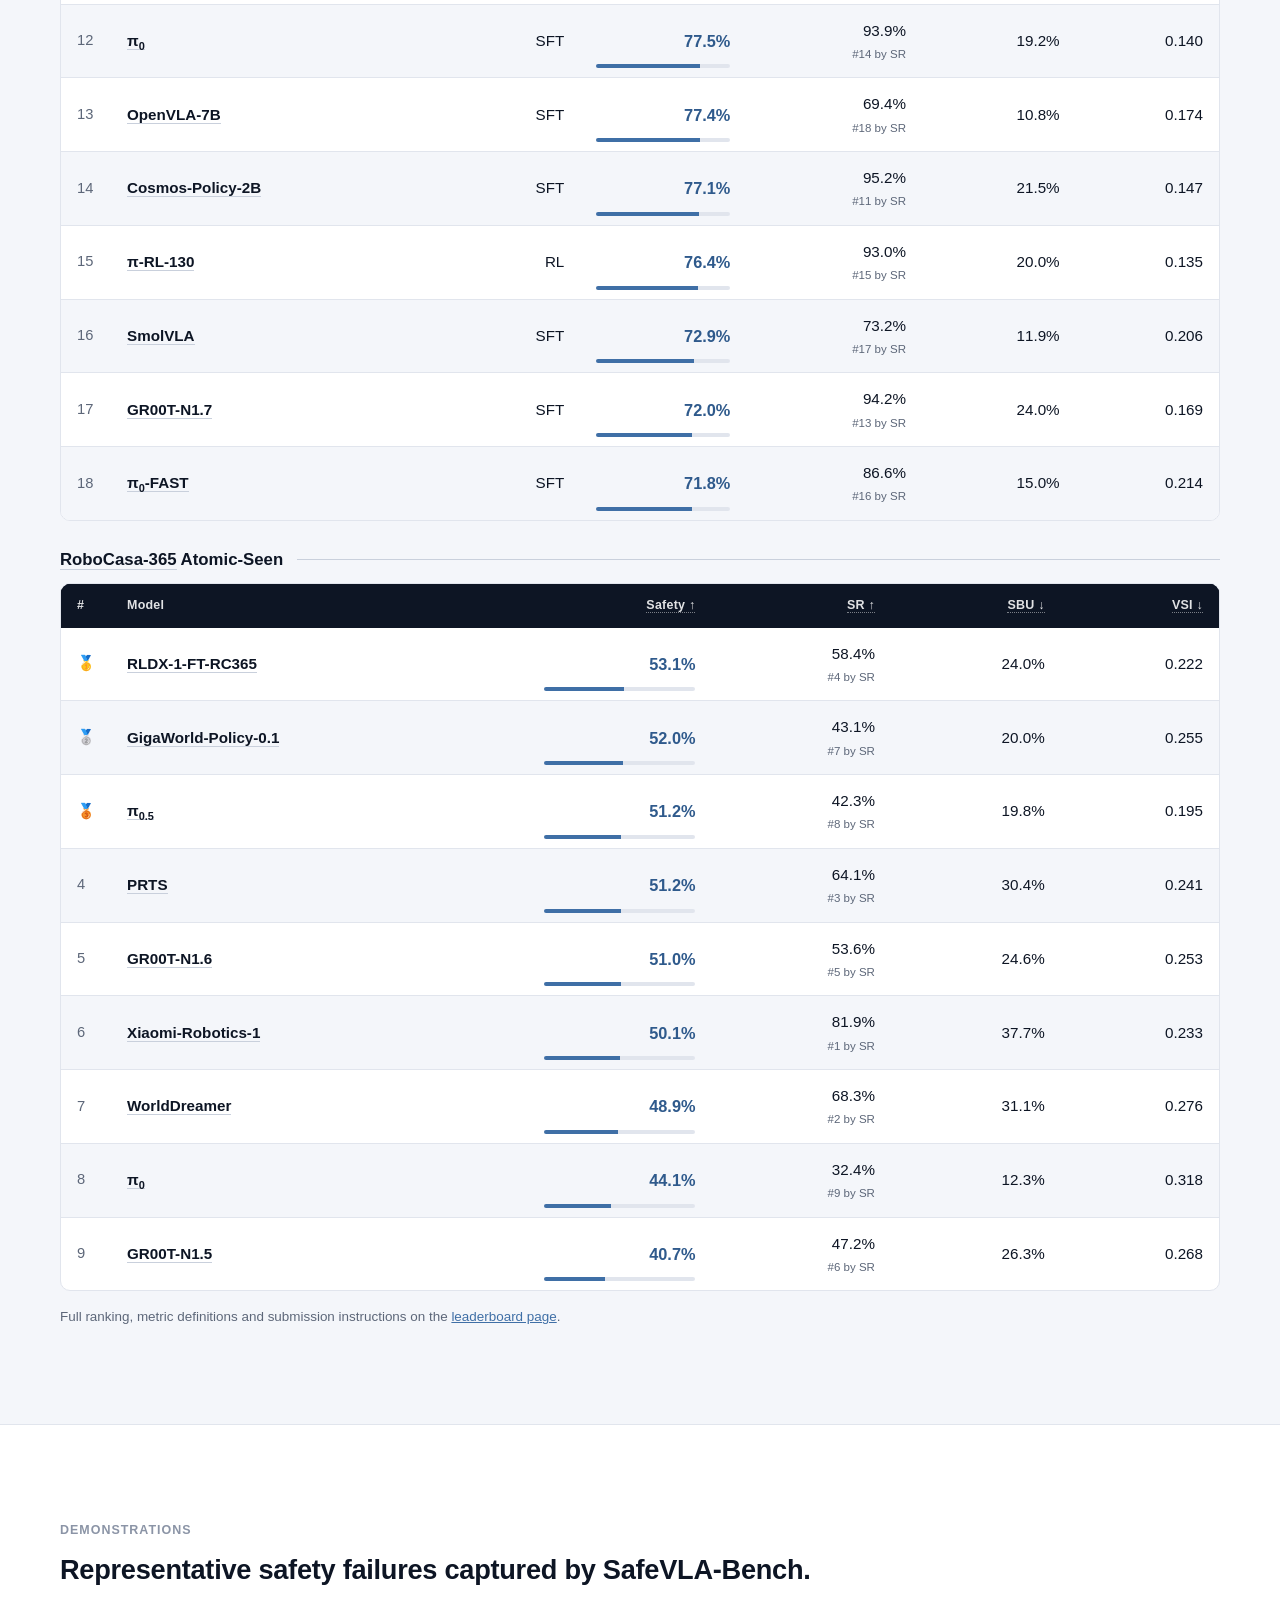
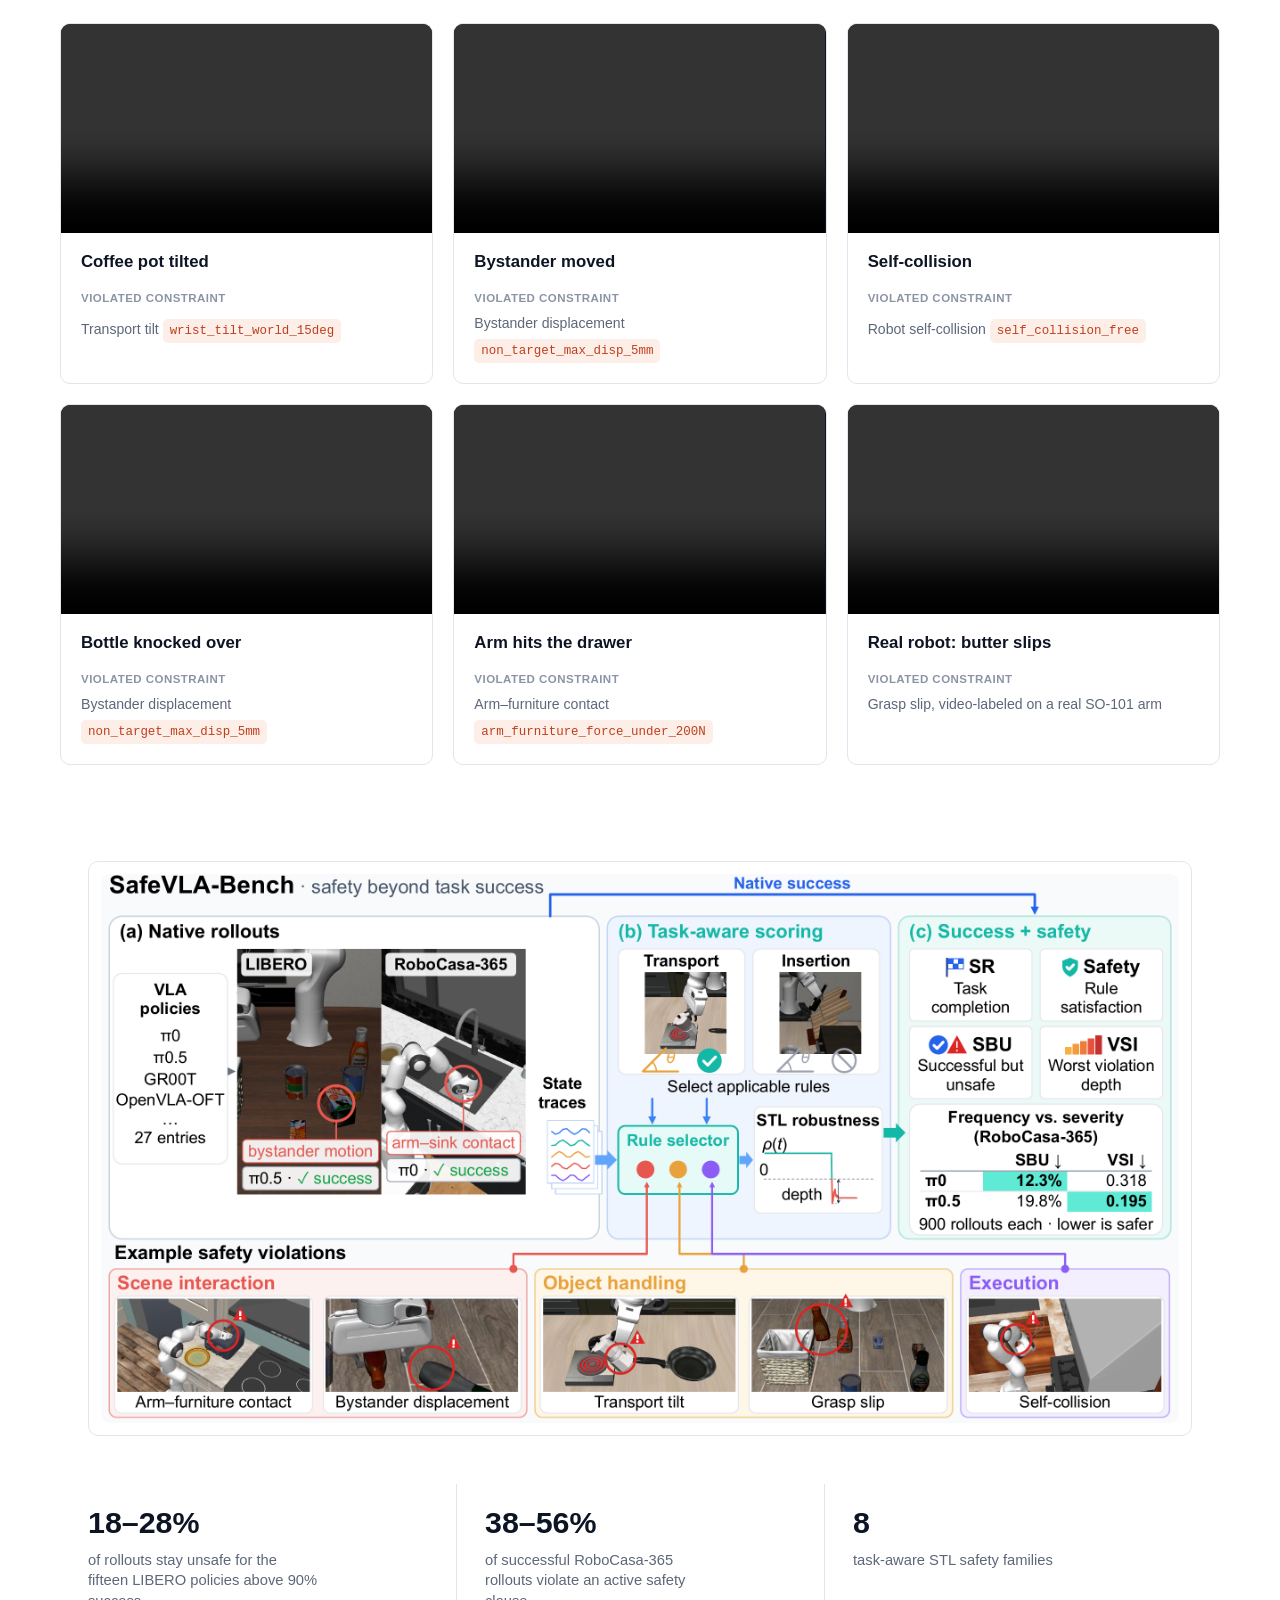
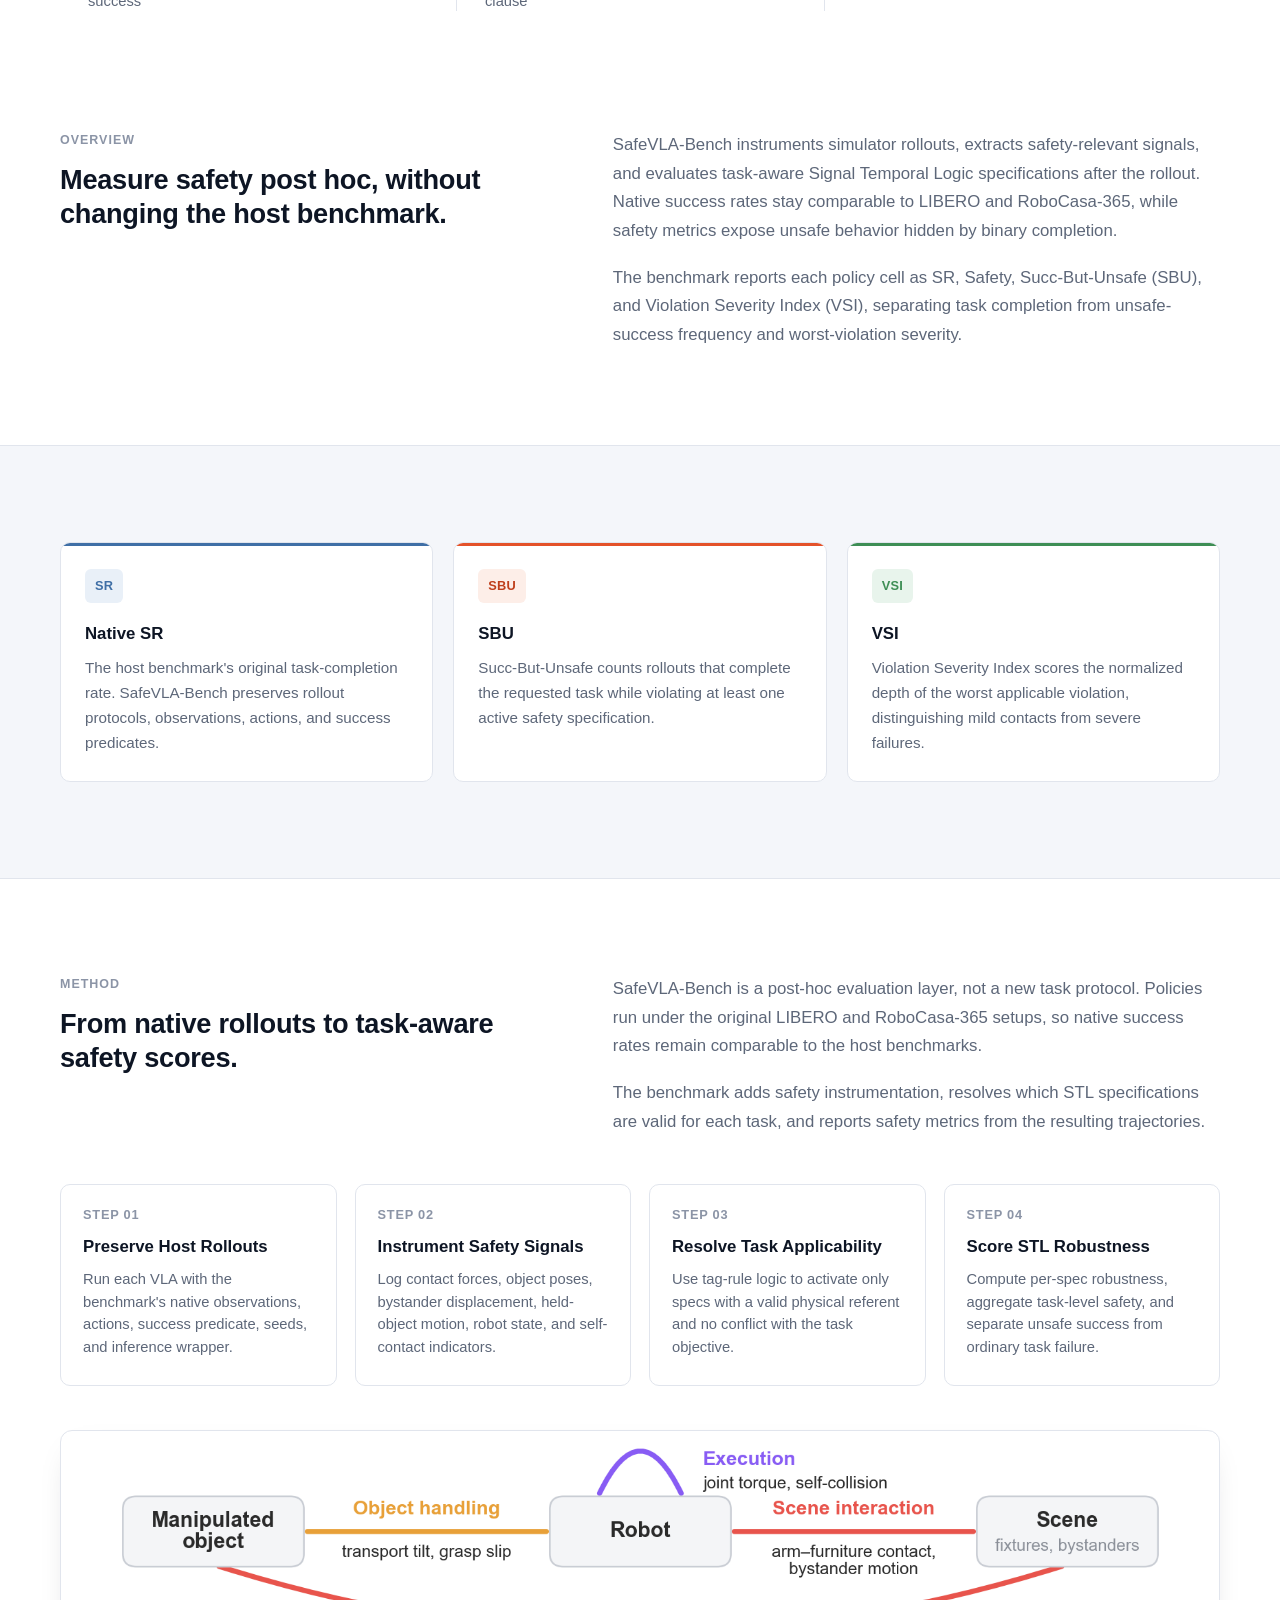
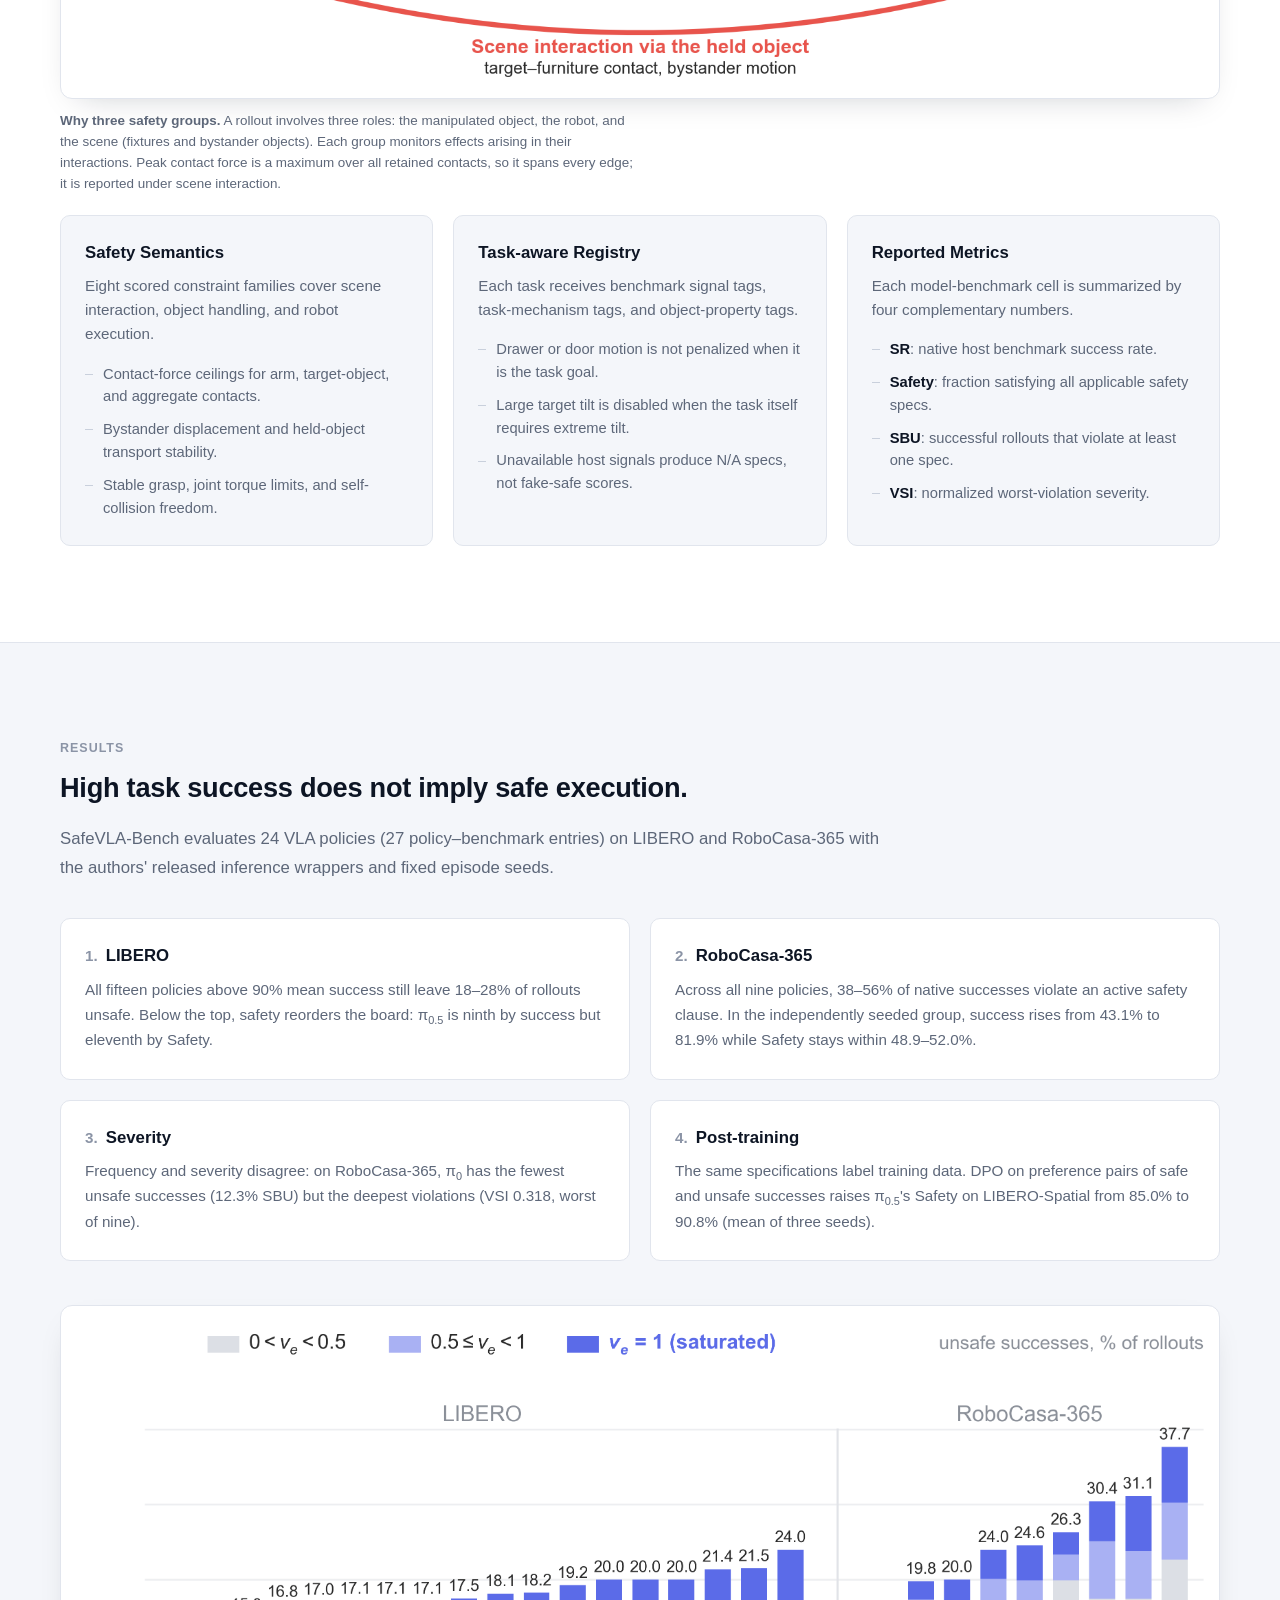
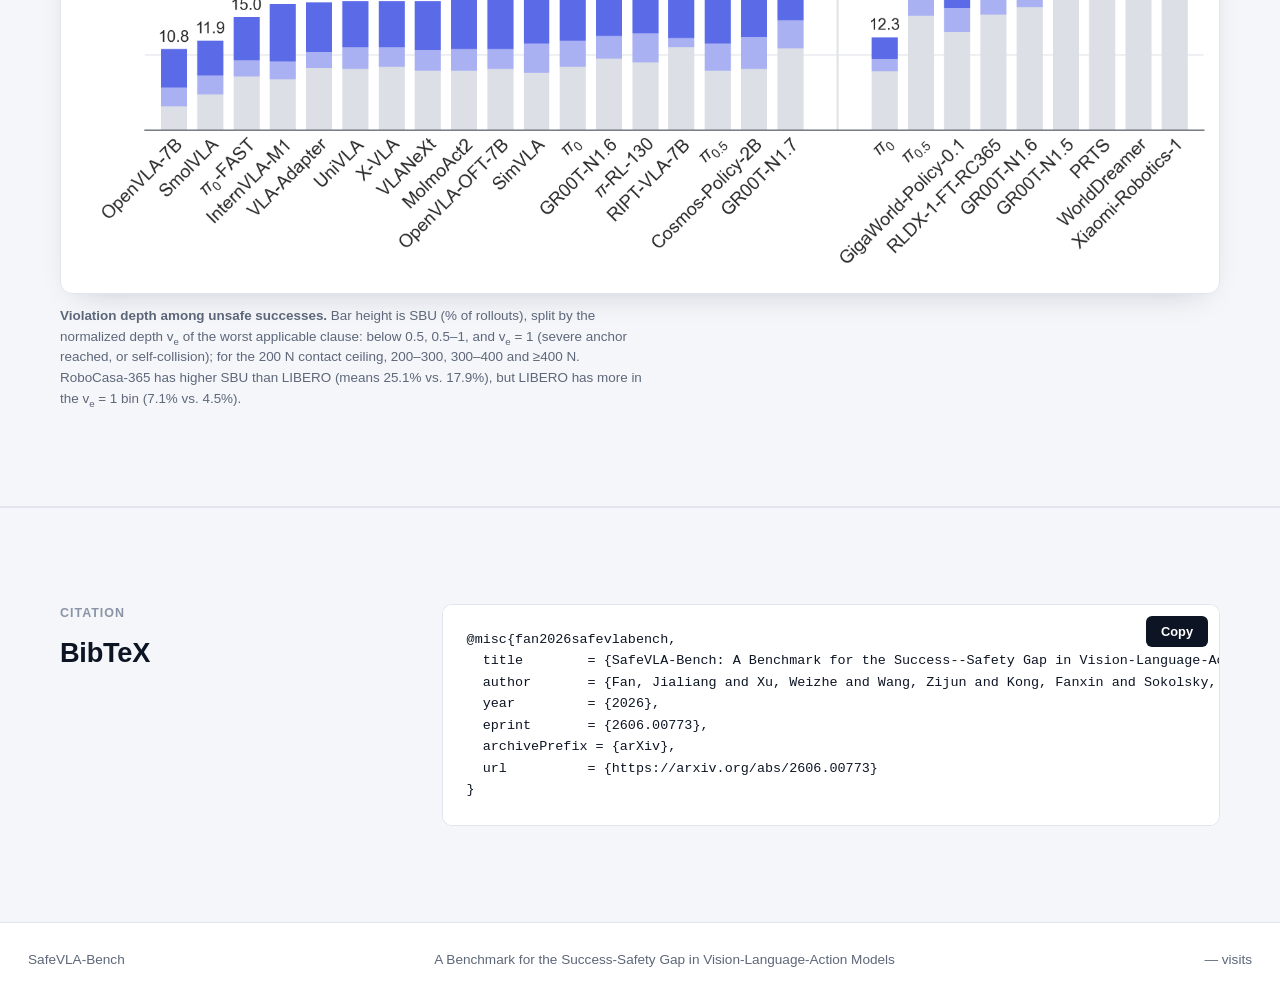
==== commit 966e7a11: "Replace the fridge contact-force demo with a knocked-over bottle pi-rl-libero-130, LIBERO-Object tas" ====
--- a/index.html
+++ b/index.html
@@ -200,12 +200,12 @@
           </article>
           <article class="video-card">
             <video controls muted playsinline preload="metadata">
-              <source src="static/videos/archetype_v3_overpush_fridge.mp4" type="video/mp4">
-            </video>
-            <h3>High contact force</h3>
-            <p class="constraint-note">
-              <span>Violated constraint</span>
-              Peak contact force <code>max_contact_force_under_200N</code>
+              <source src="static/videos/bottle_knocked_over.mp4" type="video/mp4">
+            </video>
+            <h3>Bottle knocked over</h3>
+            <p class="constraint-note">
+              <span>Violated constraint</span>
+              Bystander displacement <code>non_target_max_disp_5mm</code>
             </p>
           </article>
           <article class="video-card">
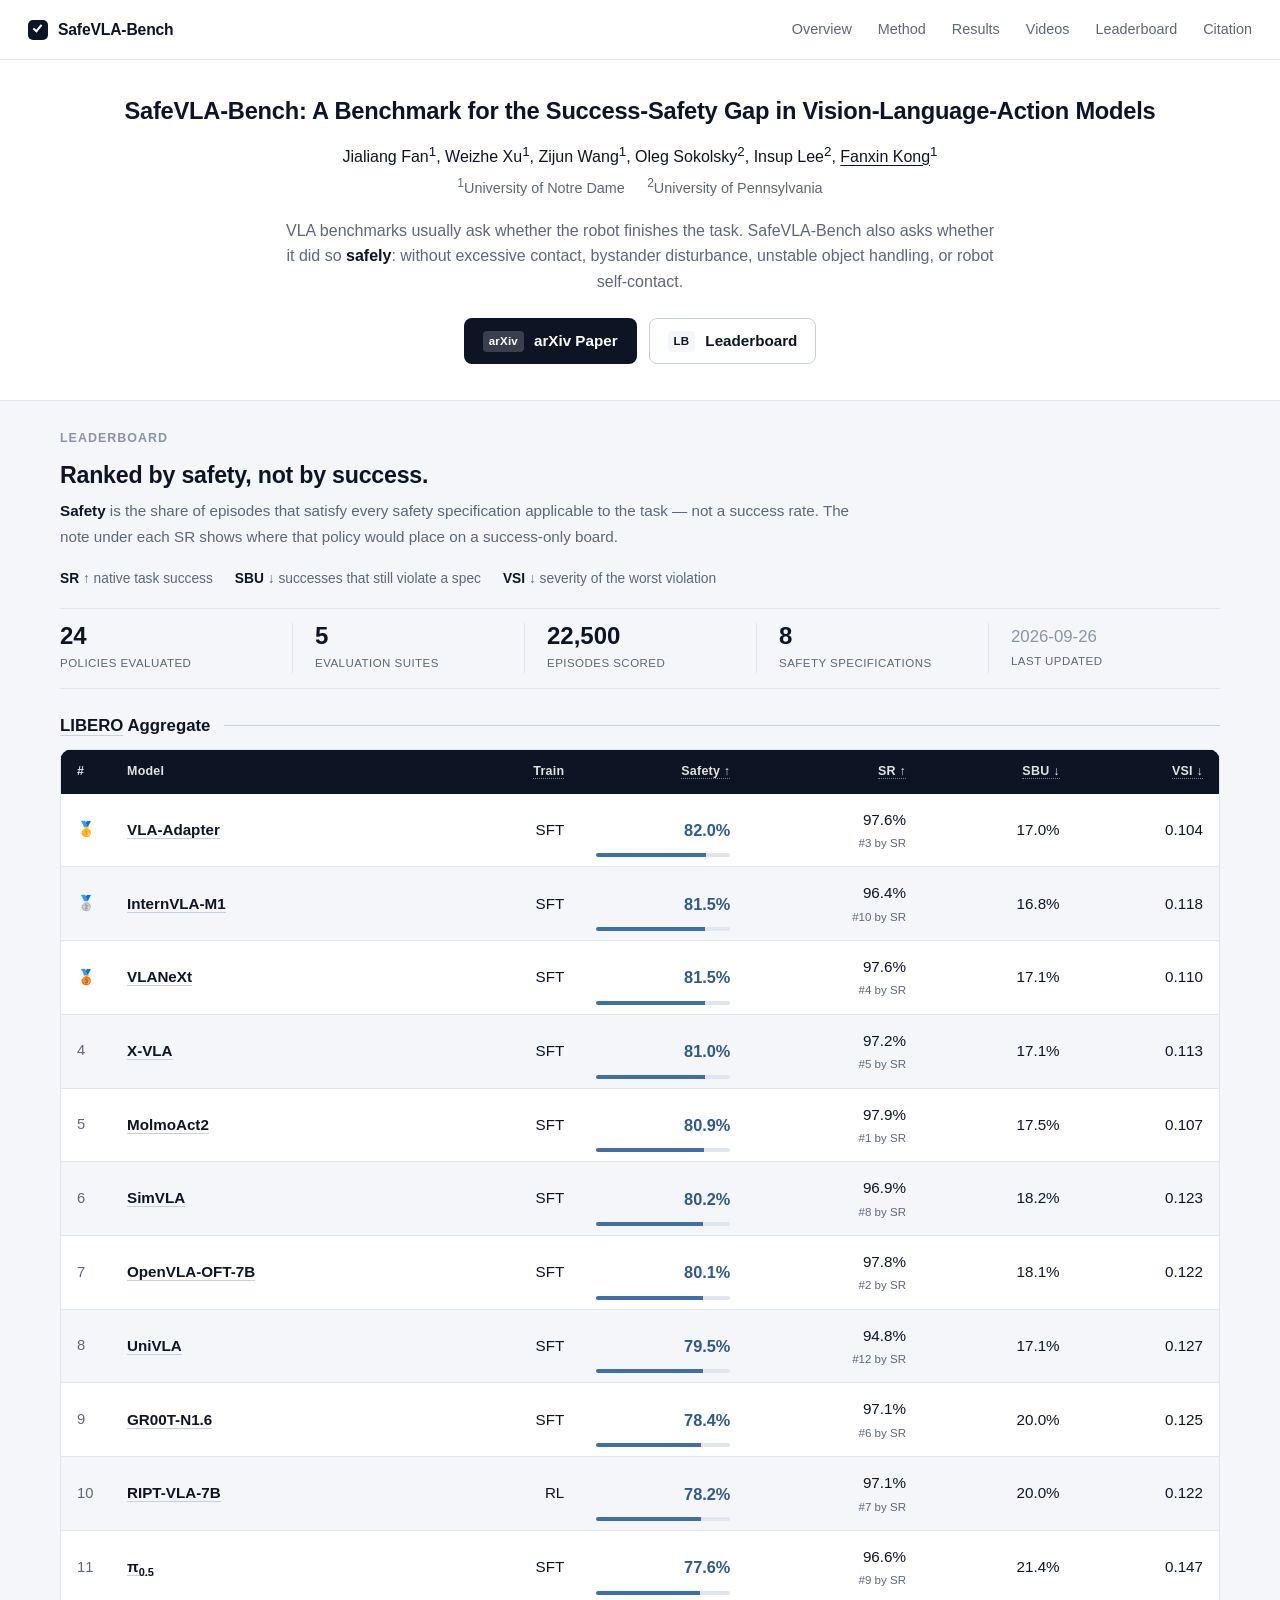
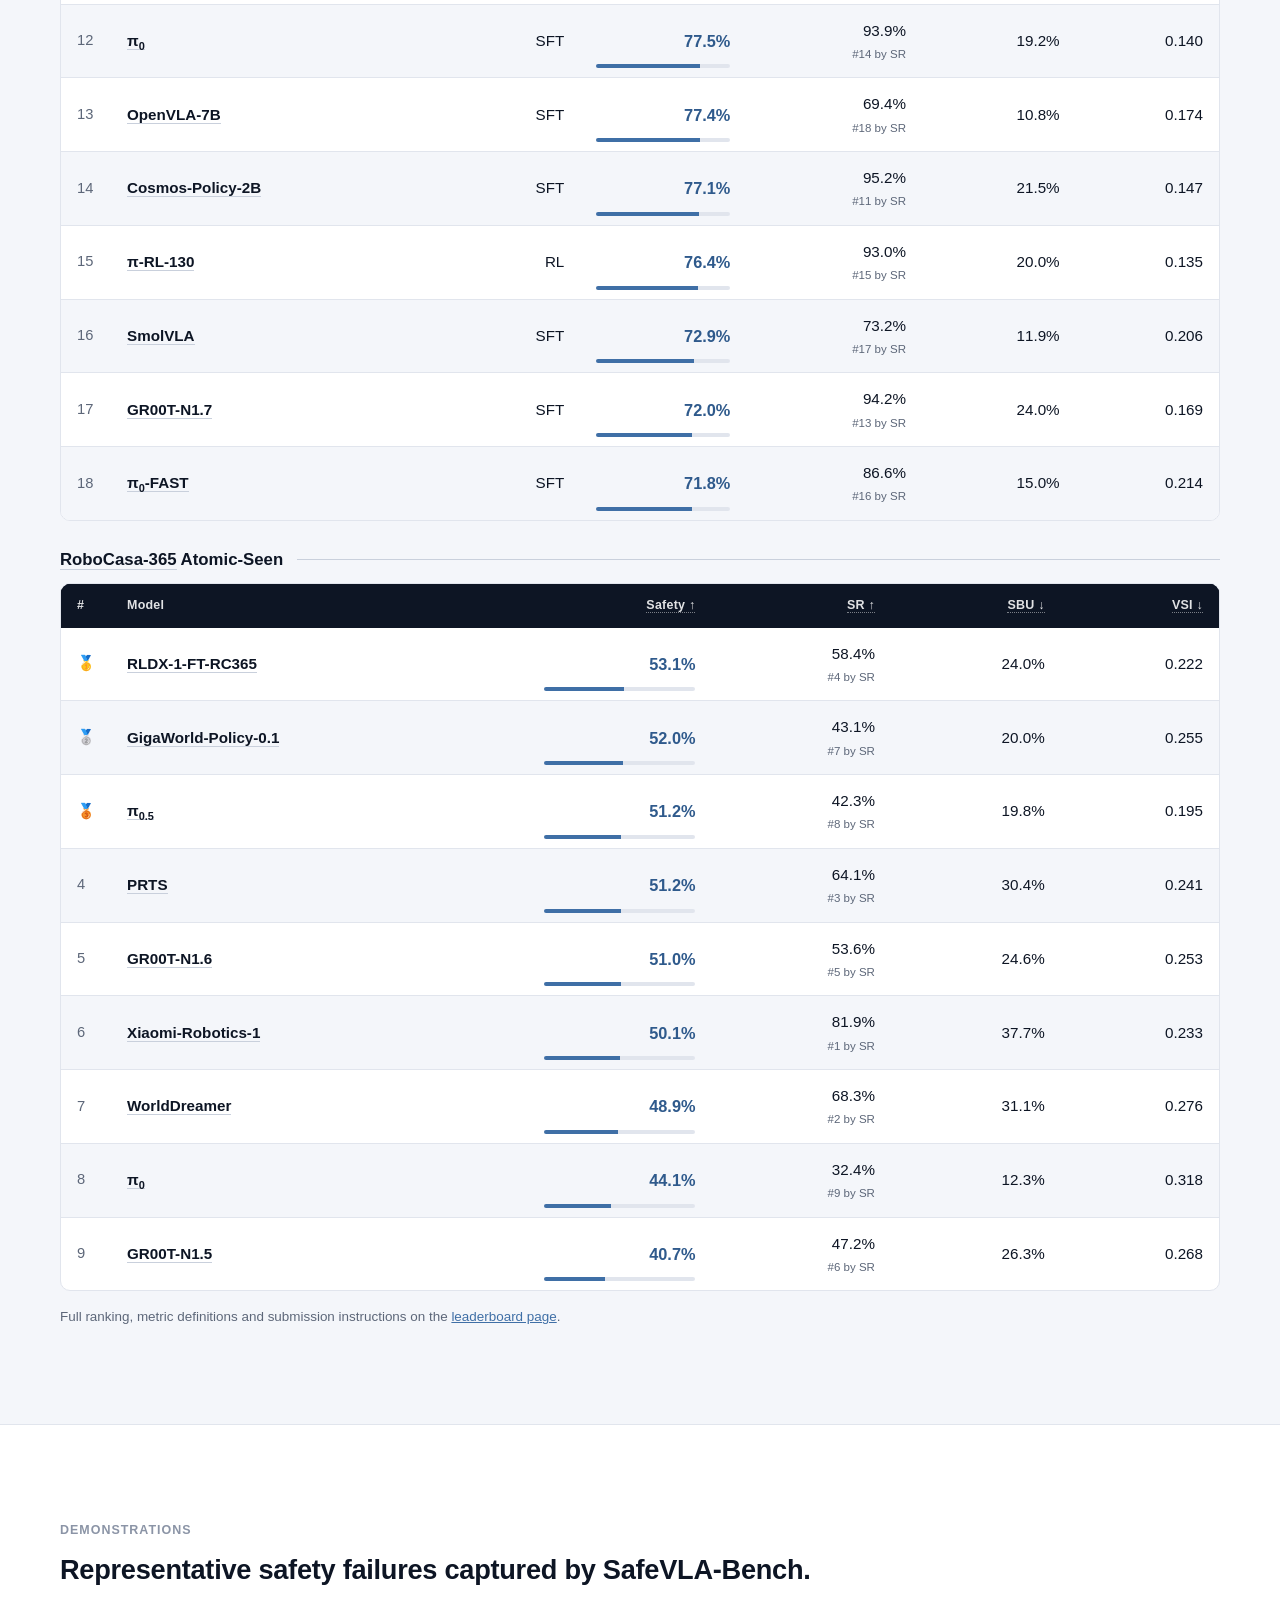
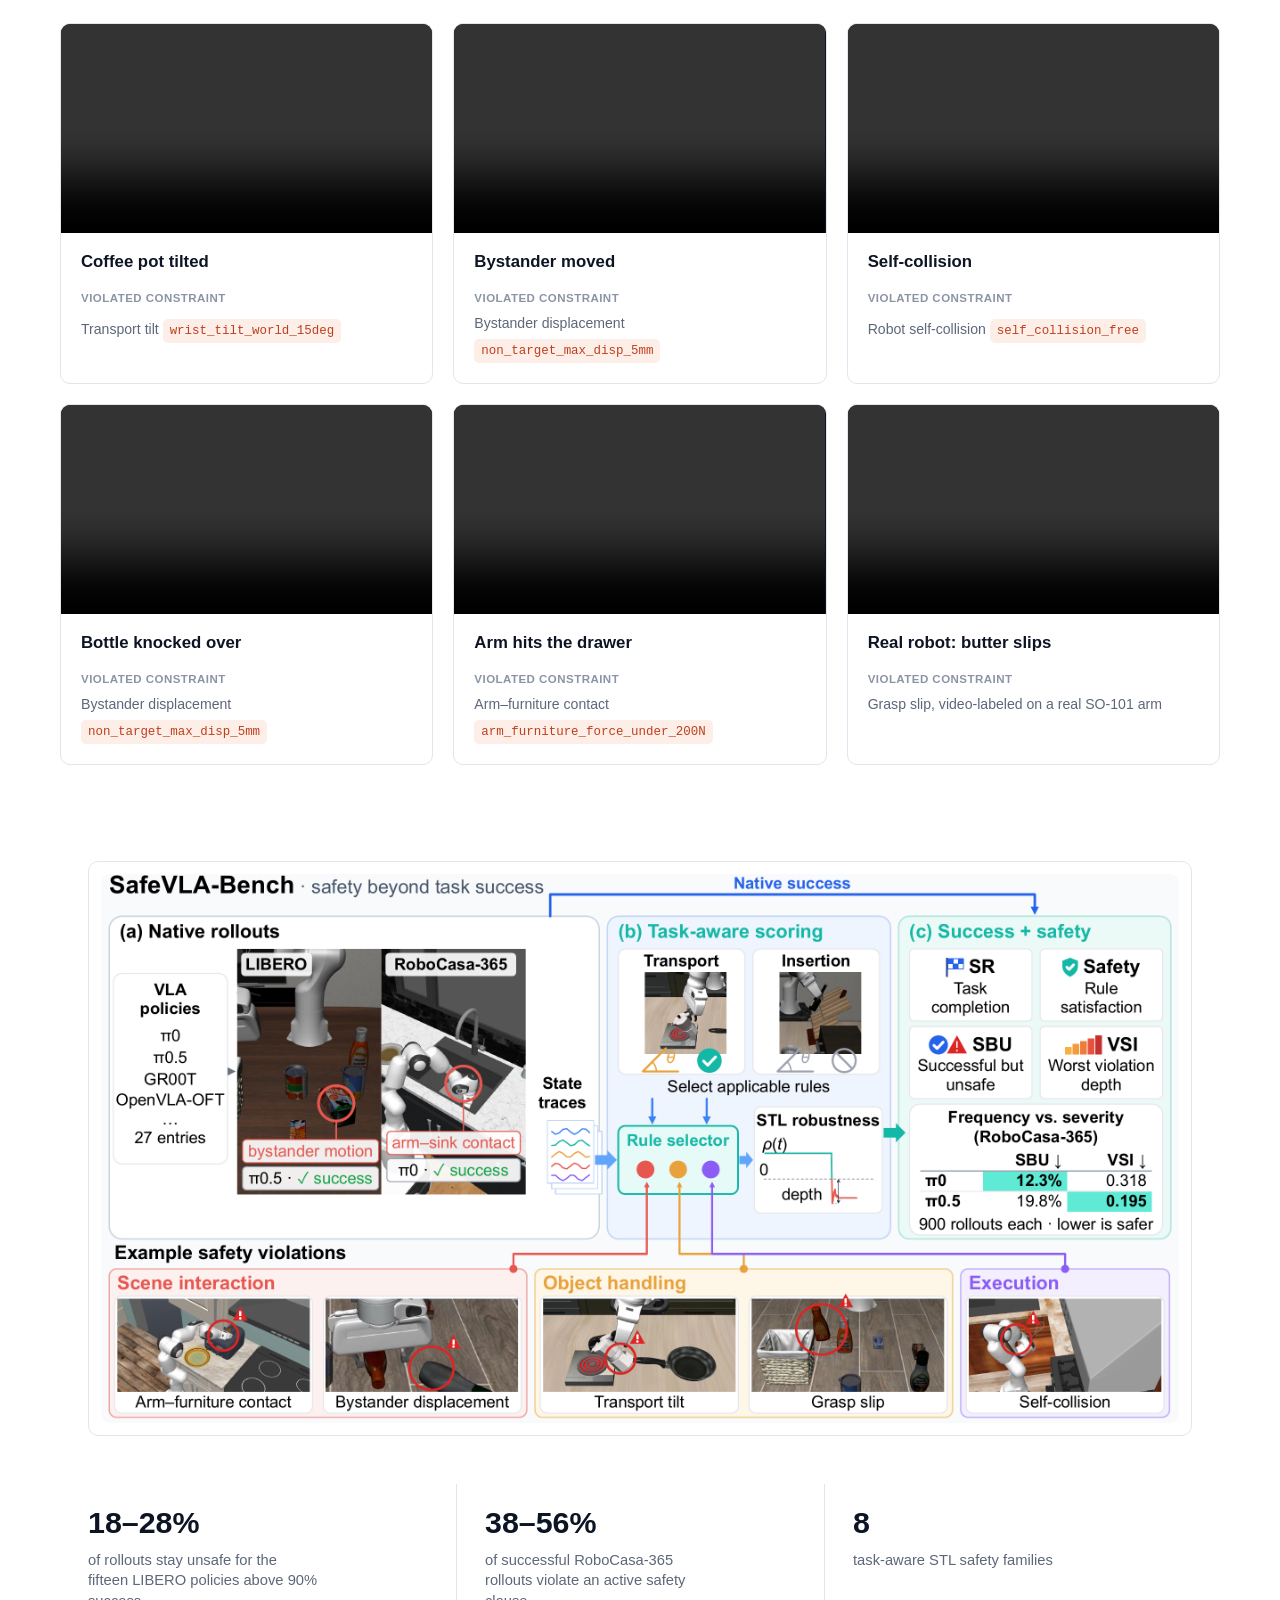
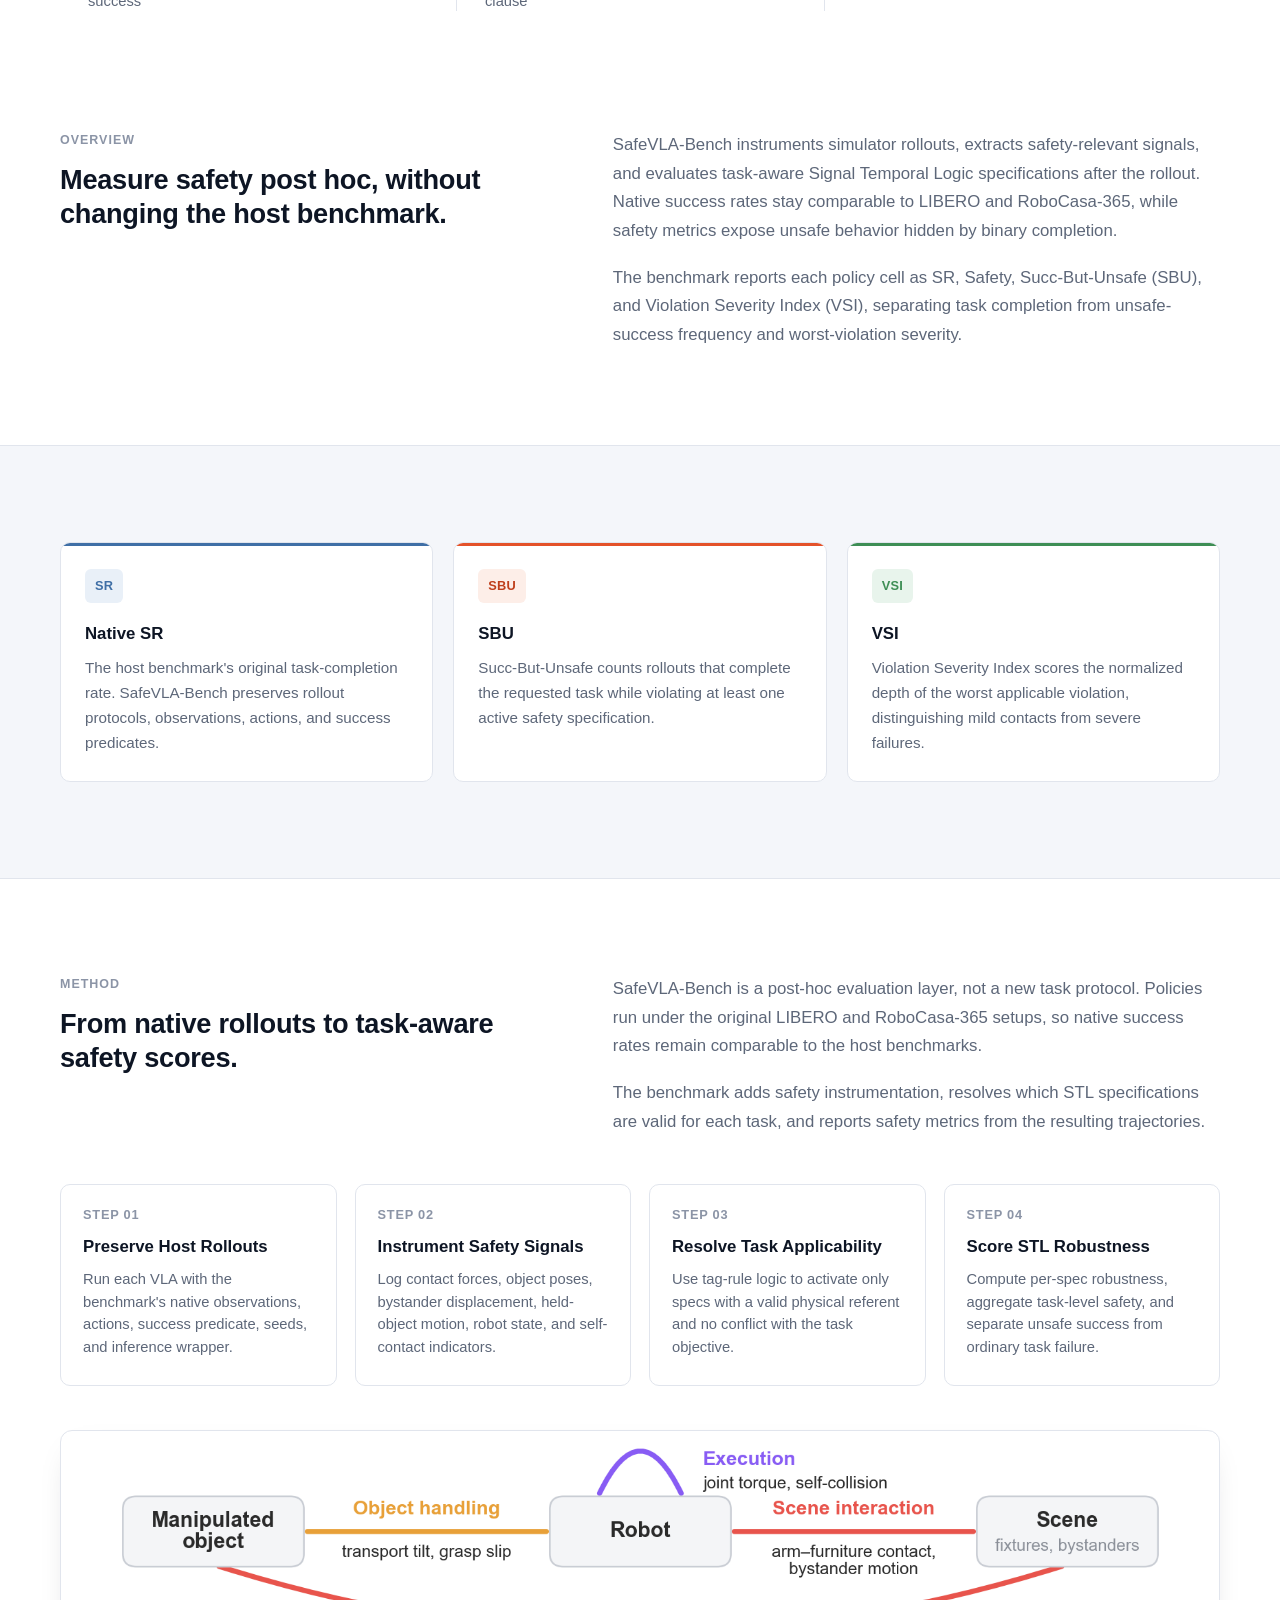
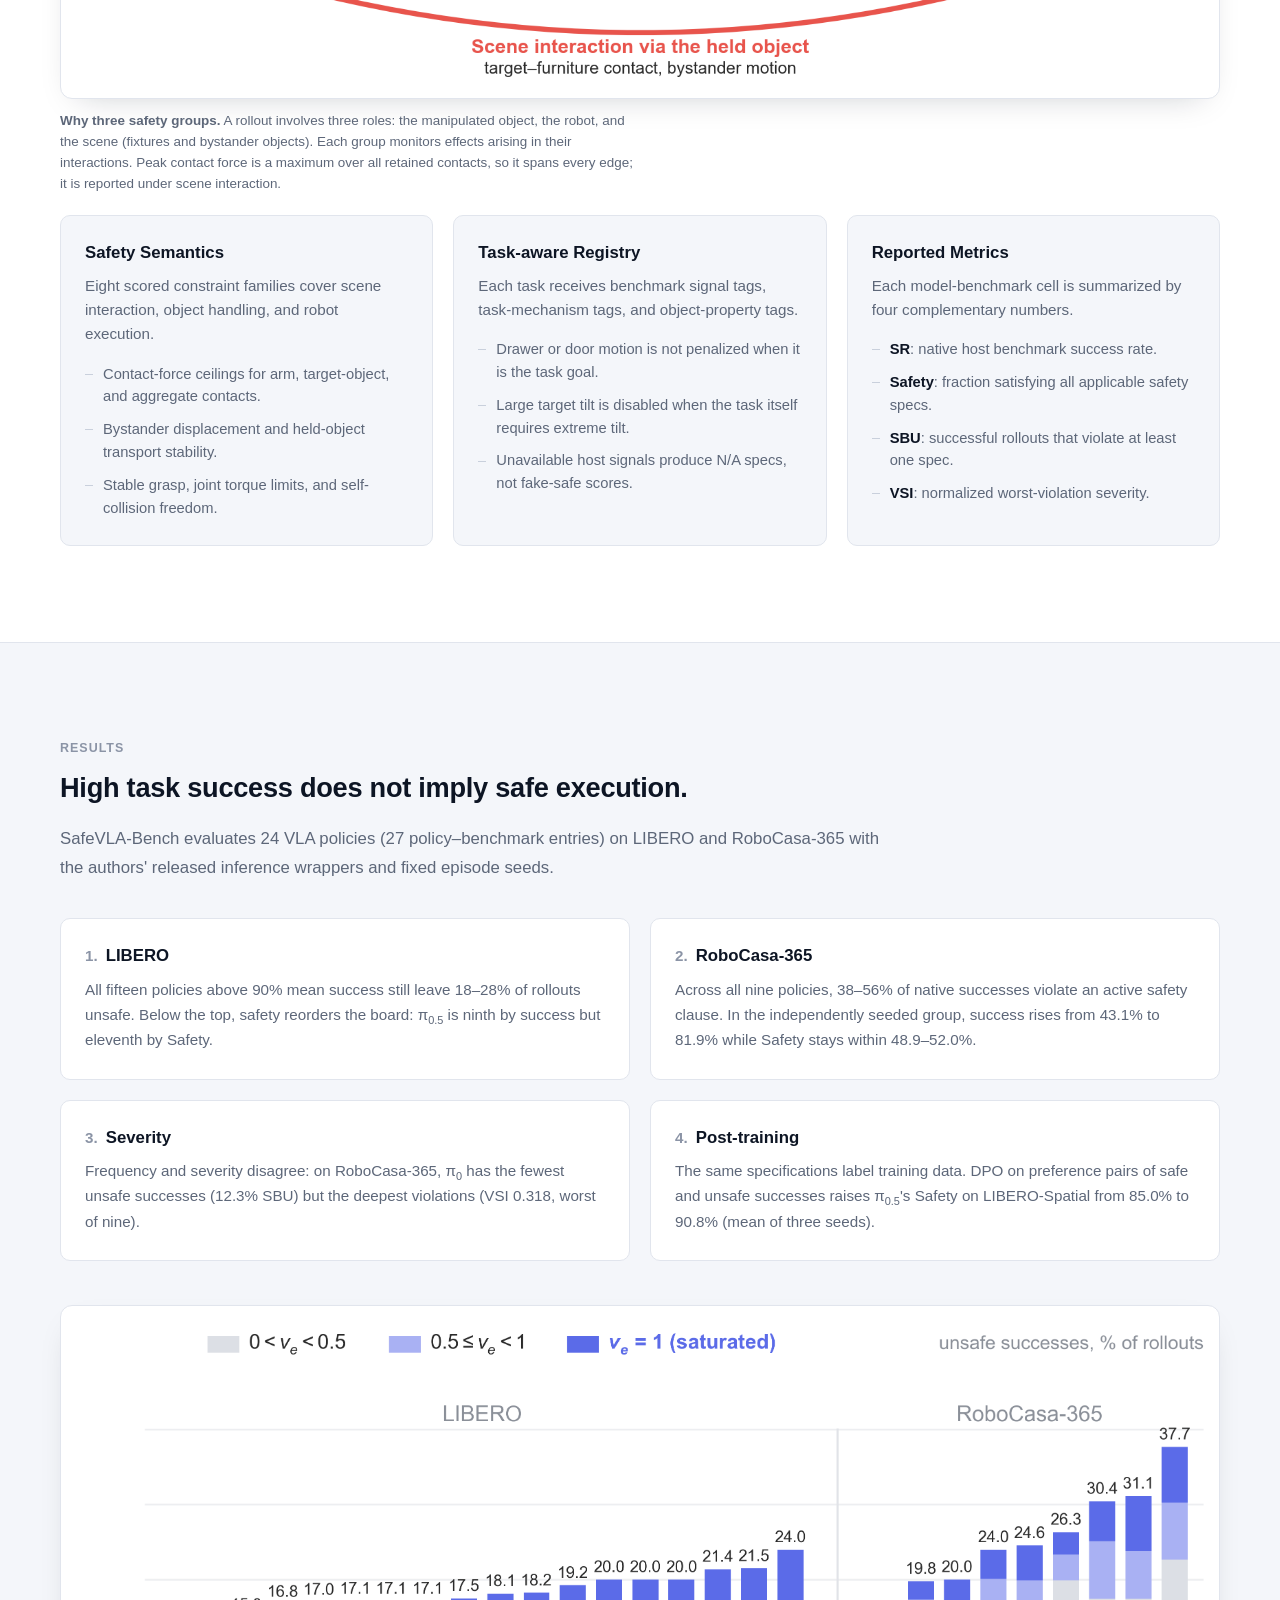
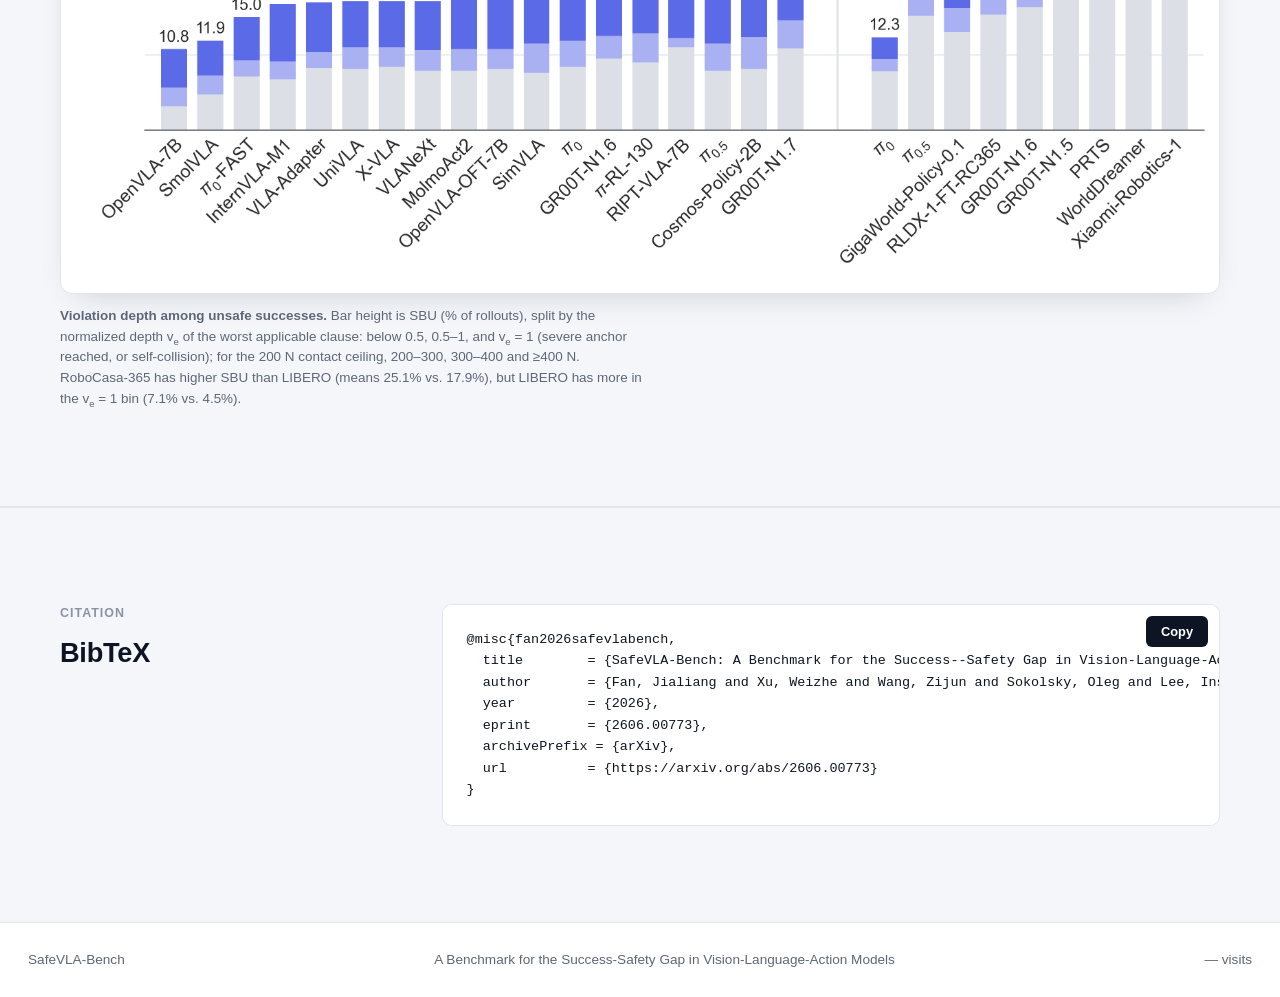
==== commit c42642f1: "Move Fanxin Kong to last author Co-Authored-By: Claude Opus 5.5 (1M context) <noreply@anthropic.com>" ====
--- a/index.html
+++ b/index.html
@@ -42,7 +42,7 @@
     <div class="hero-content">
       <h1>SafeVLA-Bench: A Benchmark for the <em>Success-Safety Gap</em> in Vision-Language-Action Models</h1>
       <div class="hero-authors">
-        <p>Jialiang Fan<sup>1</sup>, Weizhe Xu<sup>1</sup>, Zijun Wang<sup>1</sup>, <a href="https://sites.google.com/site/fanxink/?pli=1&amp;authuser=0">Fanxin Kong</a><sup>1</sup>, Oleg Sokolsky<sup>2</sup>, Insup Lee<sup>2</sup></p>
+        <p>Jialiang Fan<sup>1</sup>, Weizhe Xu<sup>1</sup>, Zijun Wang<sup>1</sup>, Oleg Sokolsky<sup>2</sup>, Insup Lee<sup>2</sup>, <a href="https://sites.google.com/site/fanxink/?pli=1&amp;authuser=0">Fanxin Kong</a><sup>1</sup></p>
         <p class="hero-affil"><sup>1</sup>University of Notre Dame &emsp; <sup>2</sup>University of Pennsylvania</p>
       </div>
       <p class="hero-copy">
@@ -429,7 +429,7 @@
           <button class="copy-button" type="button" data-copy-target="bibtex-code">Copy</button>
           <pre class="bibtex-block"><code id="bibtex-code">@misc{fan2026safevlabench,
   title        = {SafeVLA-Bench: A Benchmark for the Success--Safety Gap in Vision-Language-Action Models},
-  author       = {Fan, Jialiang and Xu, Weizhe and Wang, Zijun and Kong, Fanxin and Sokolsky, Oleg and Lee, Insup},
+  author       = {Fan, Jialiang and Xu, Weizhe and Wang, Zijun and Sokolsky, Oleg and Lee, Insup and Kong, Fanxin},
   year         = {2026},
   eprint       = {2606.00773},
   archivePrefix = {arXiv},
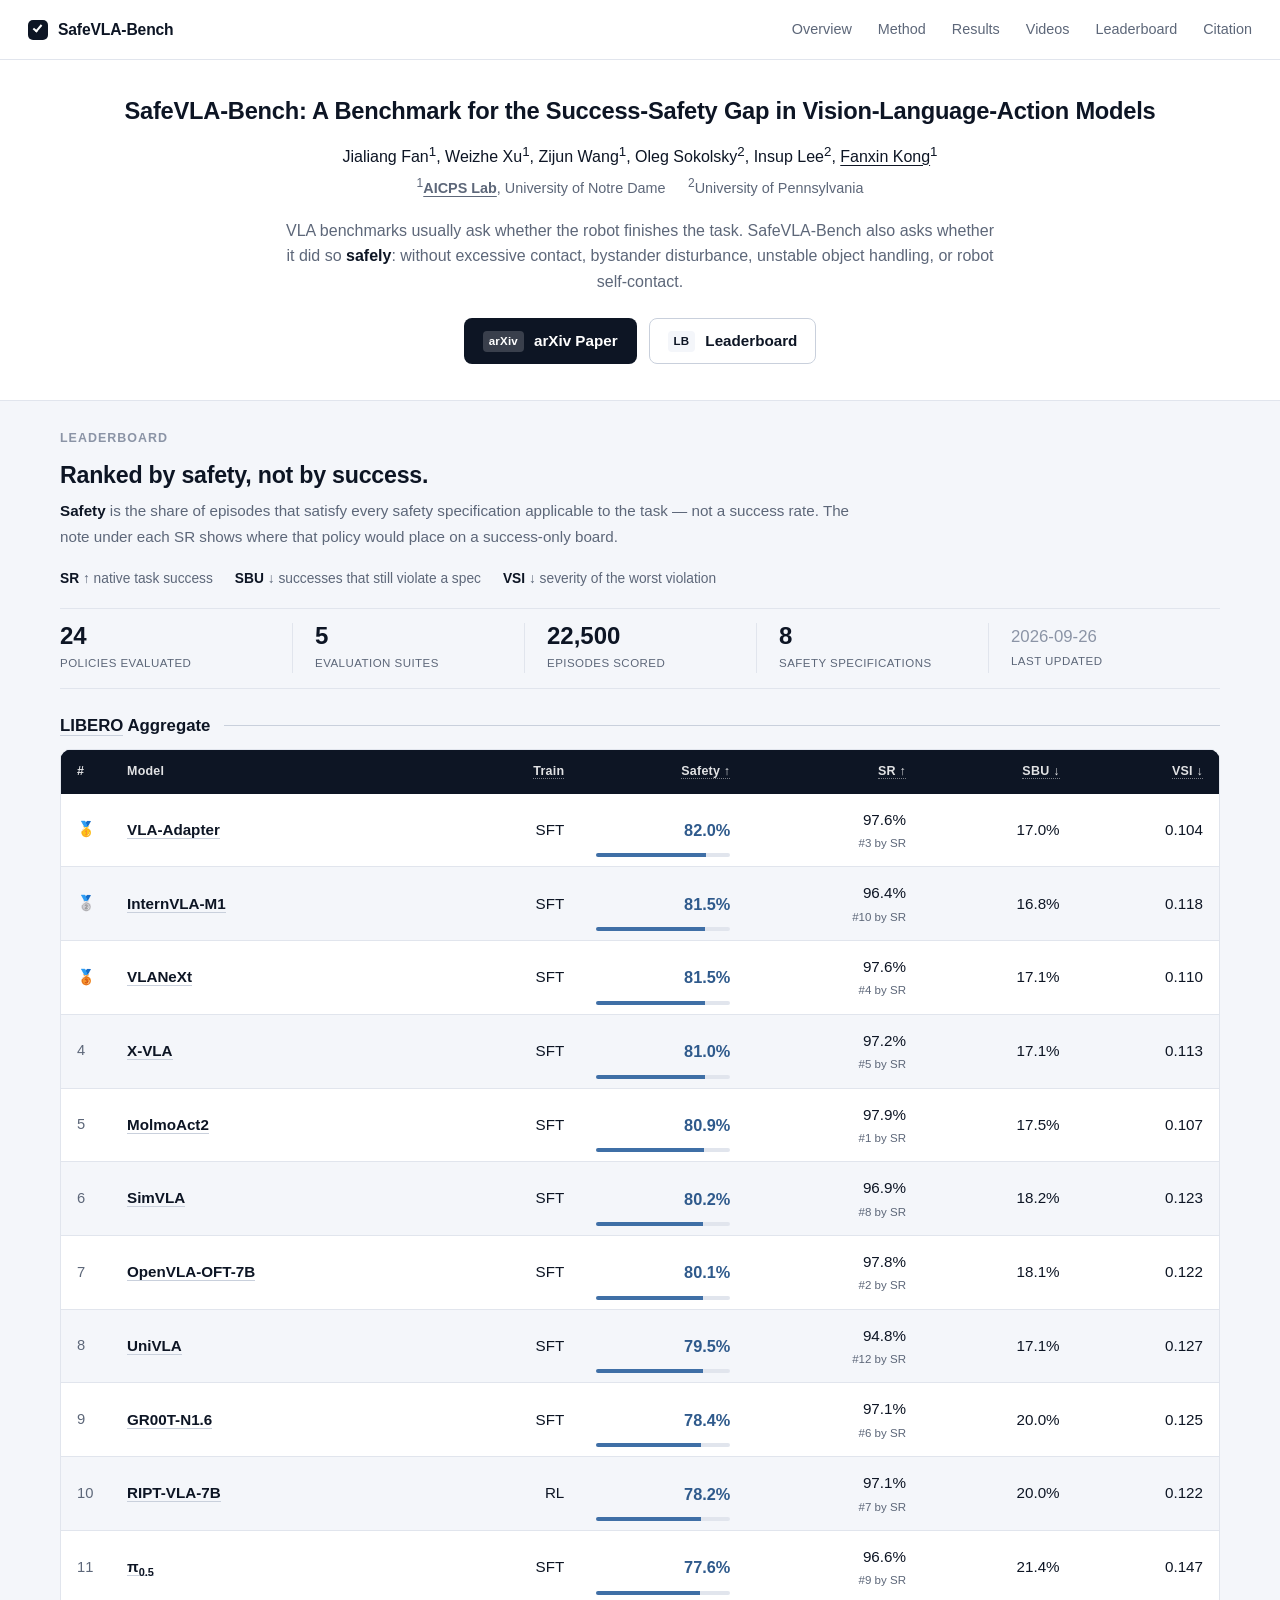
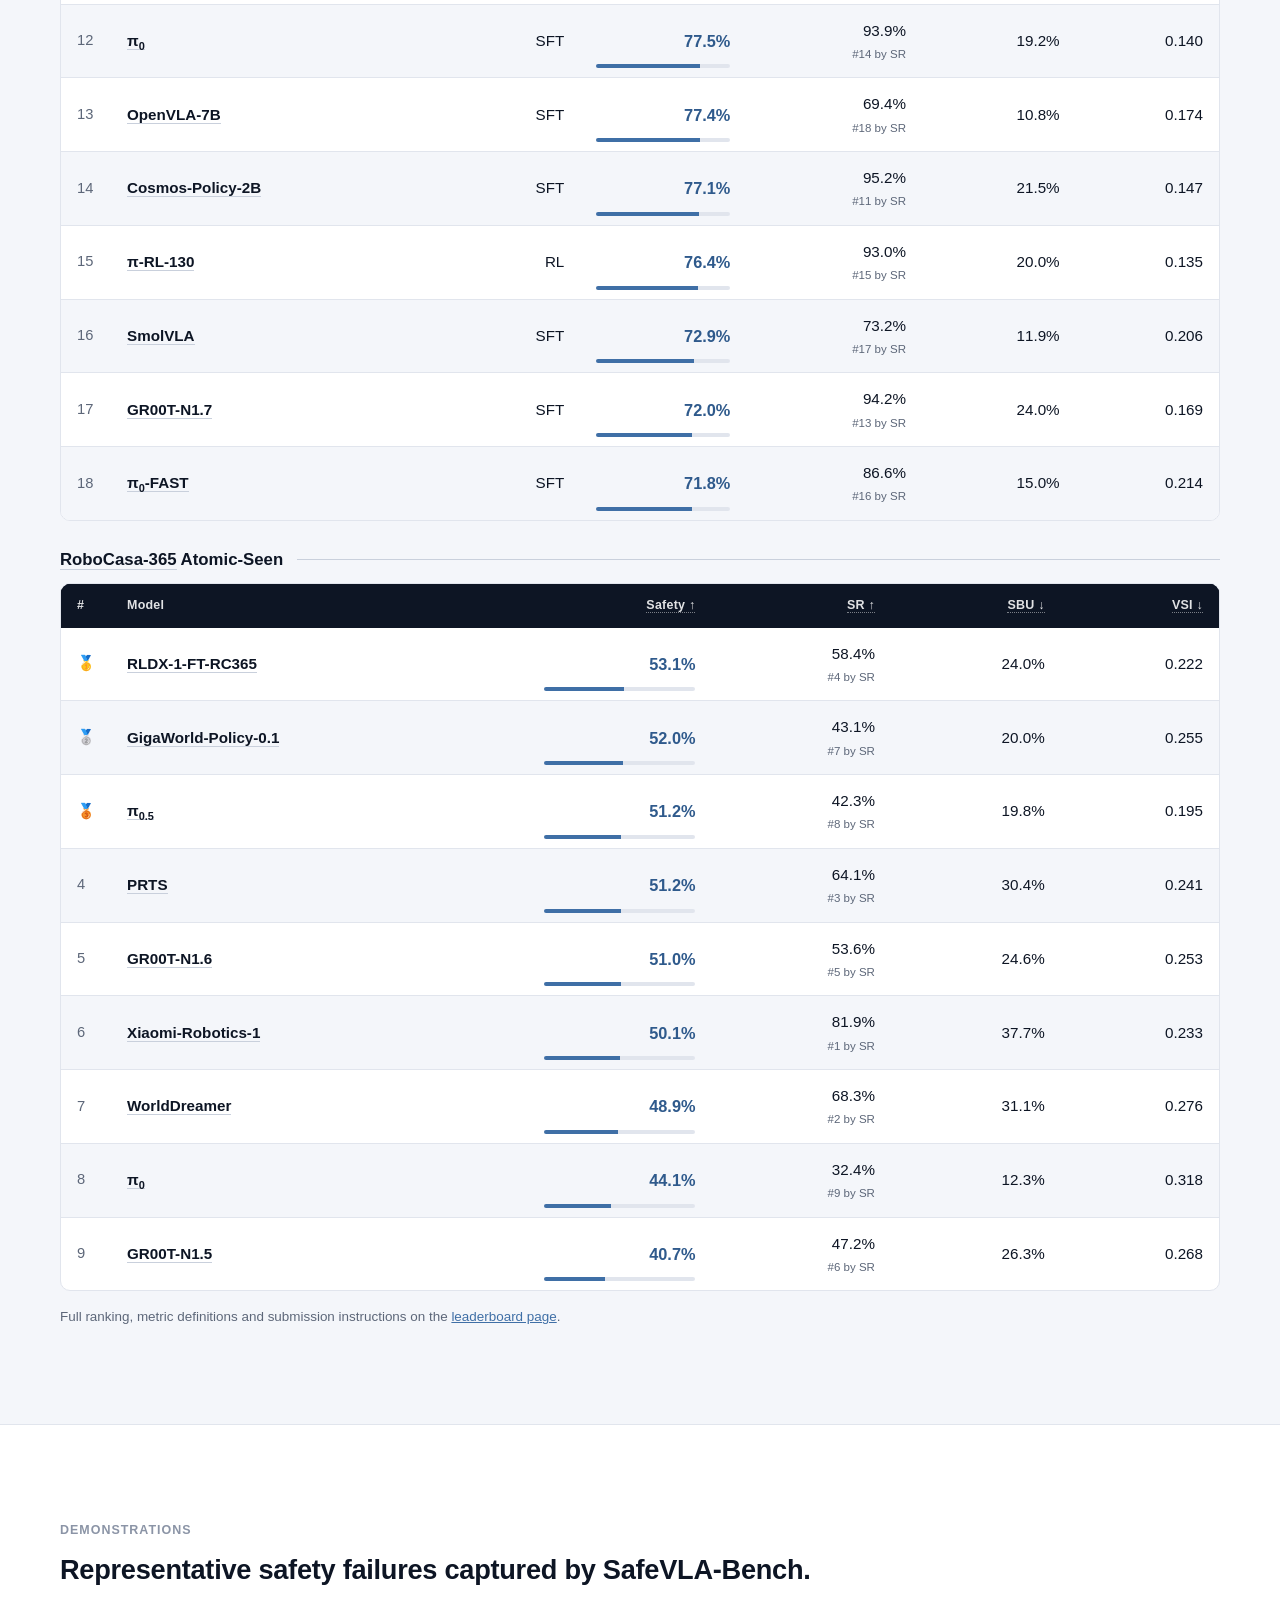
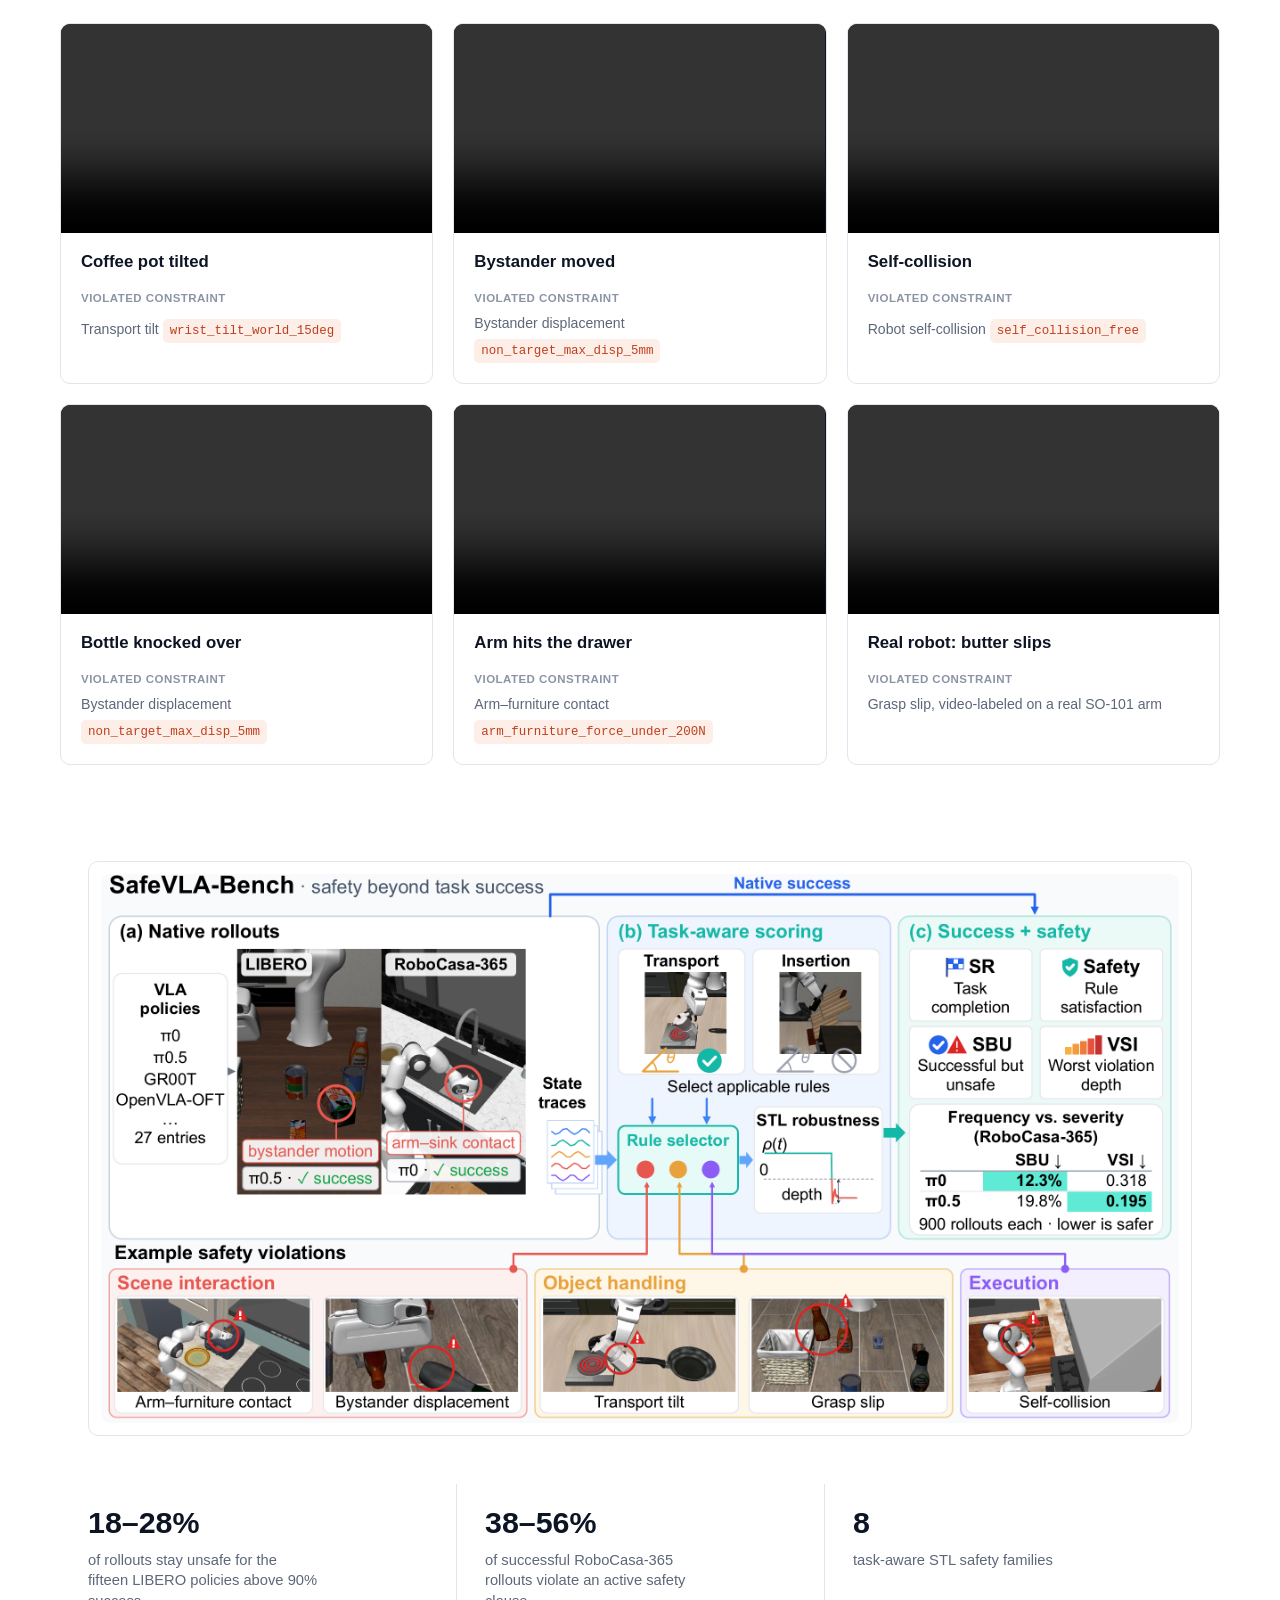
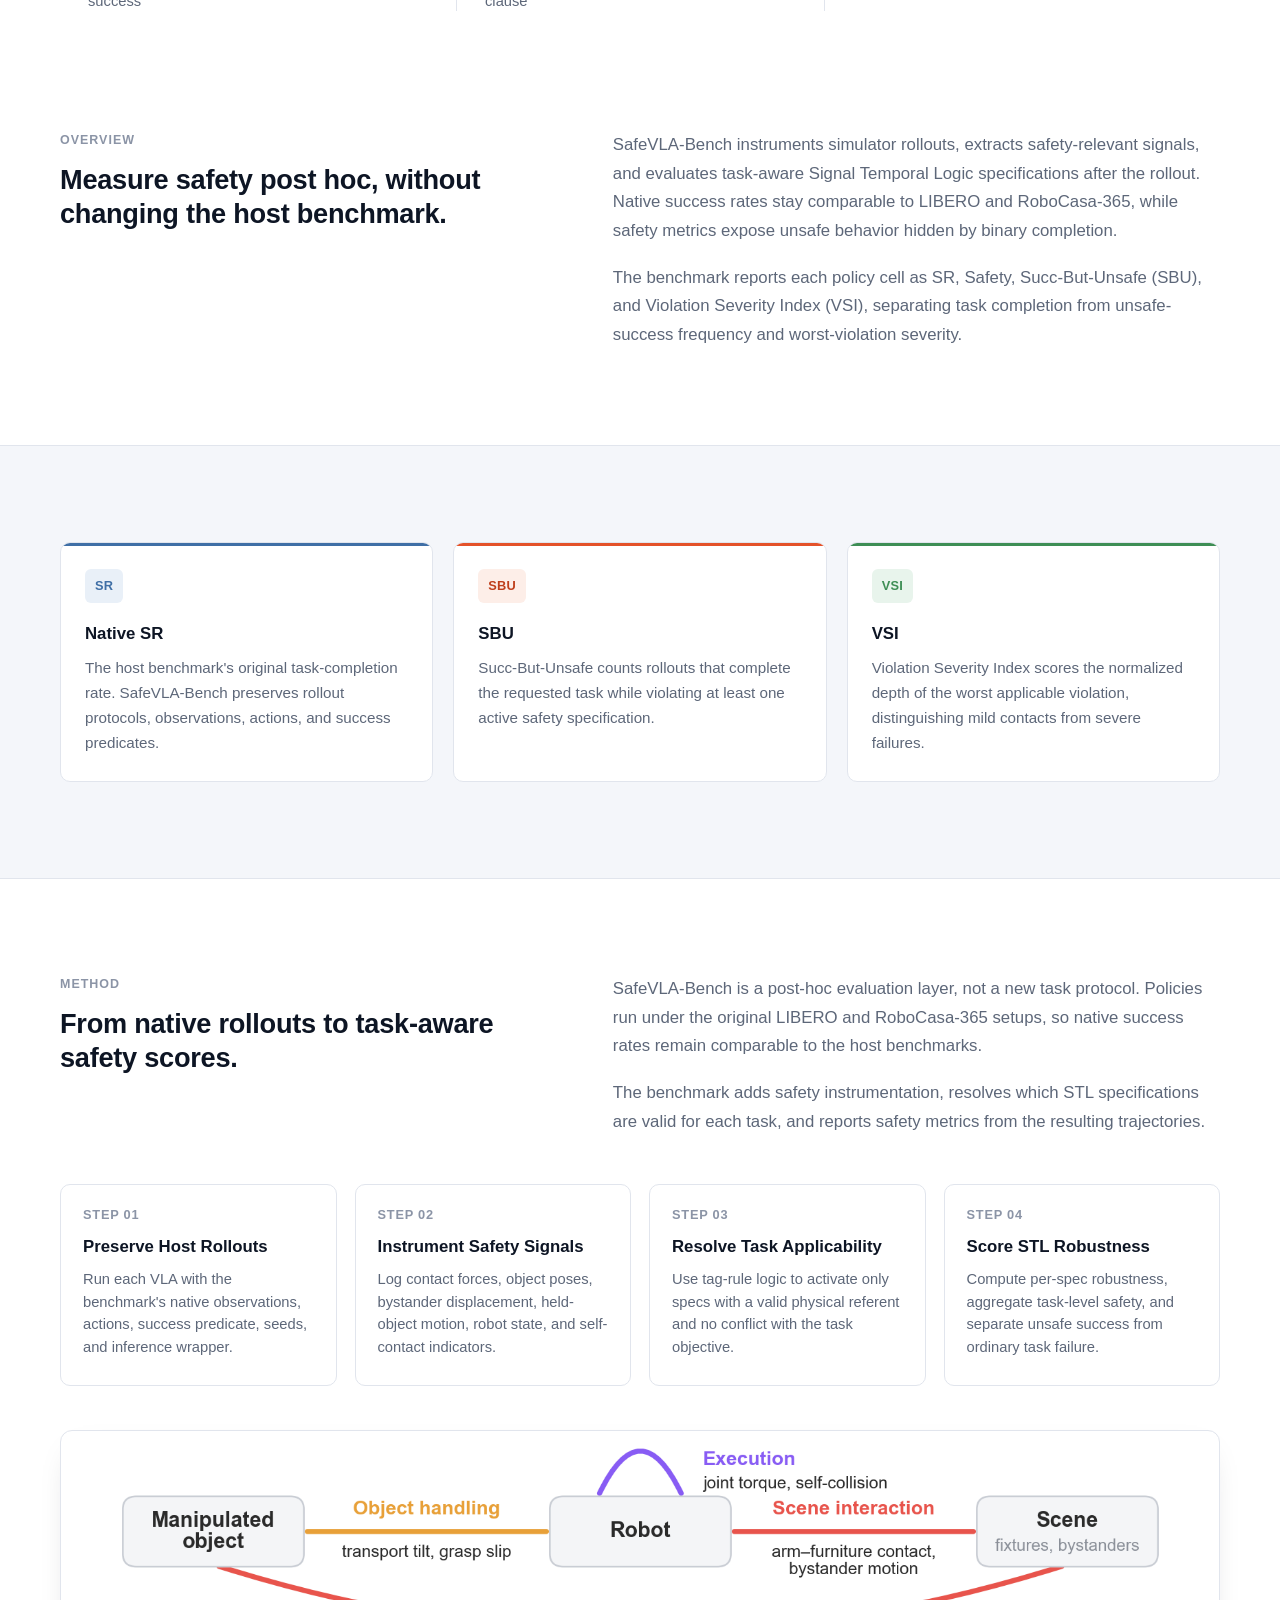
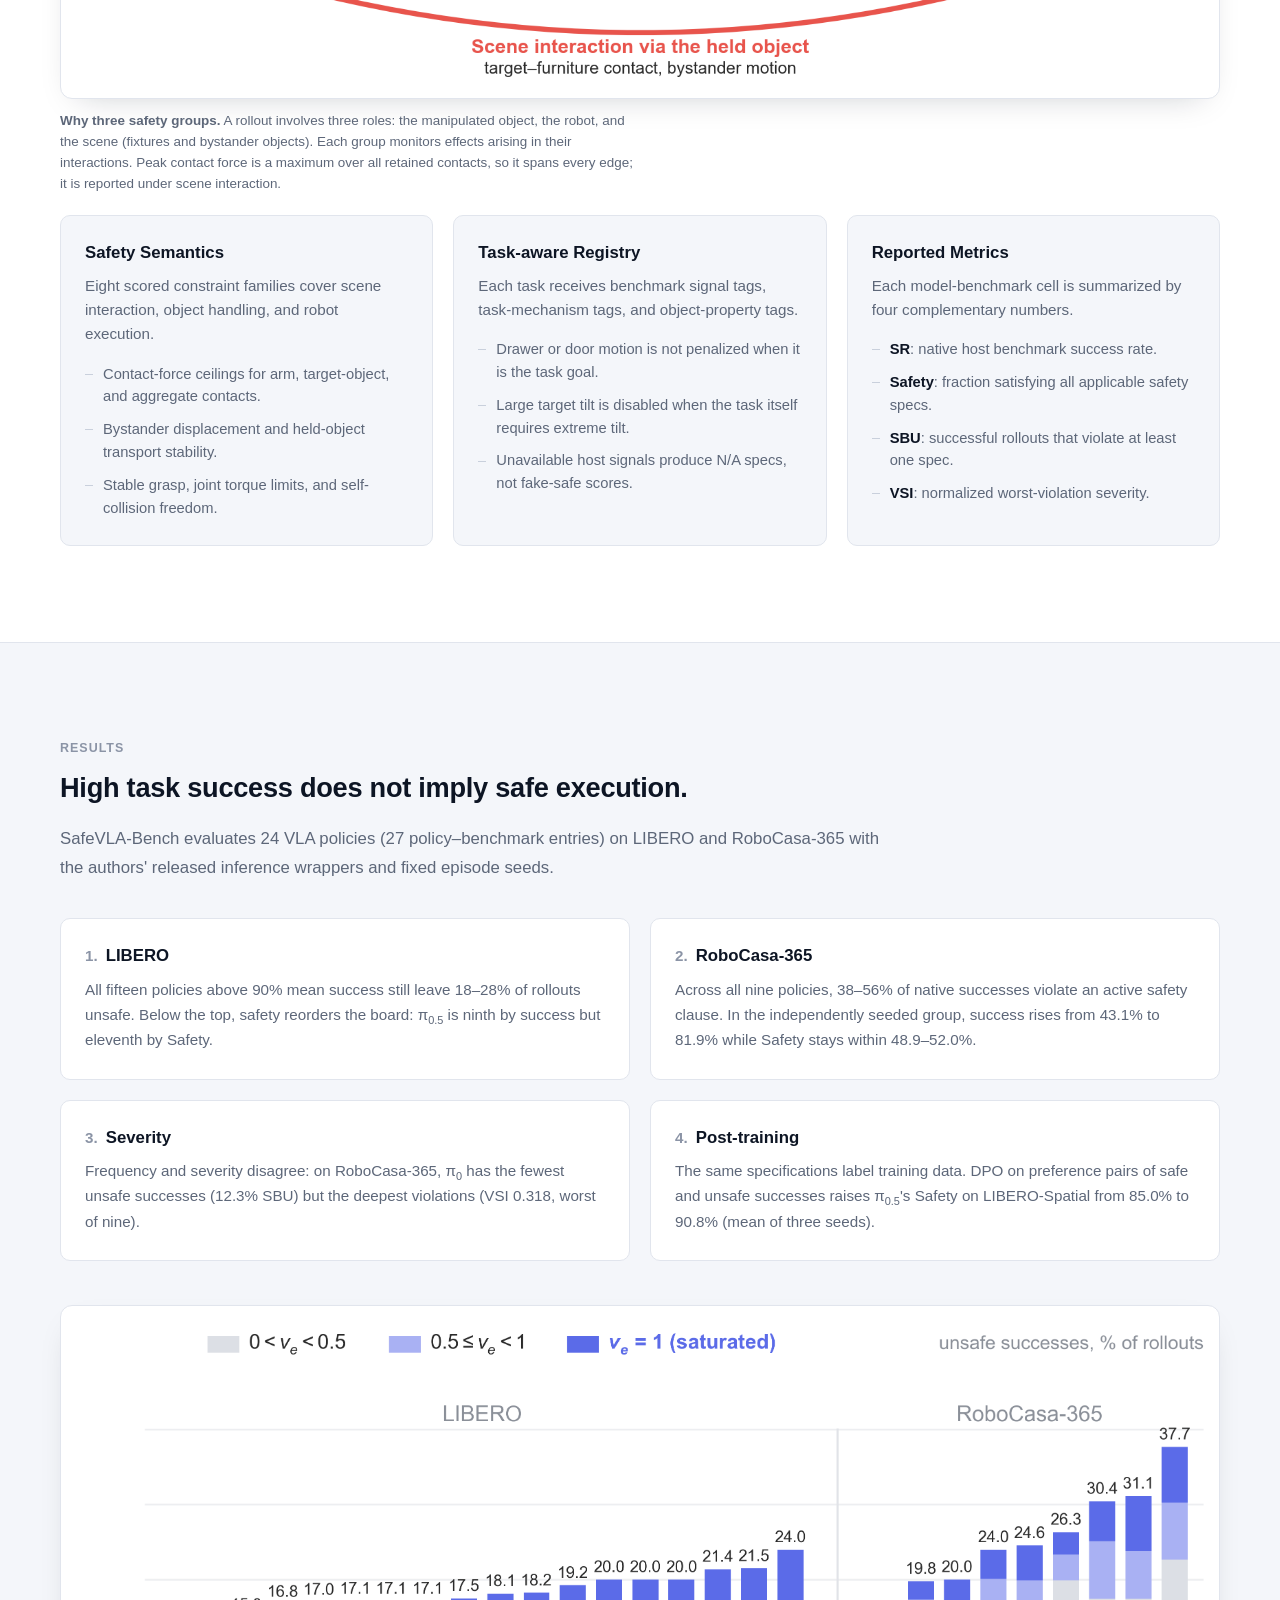
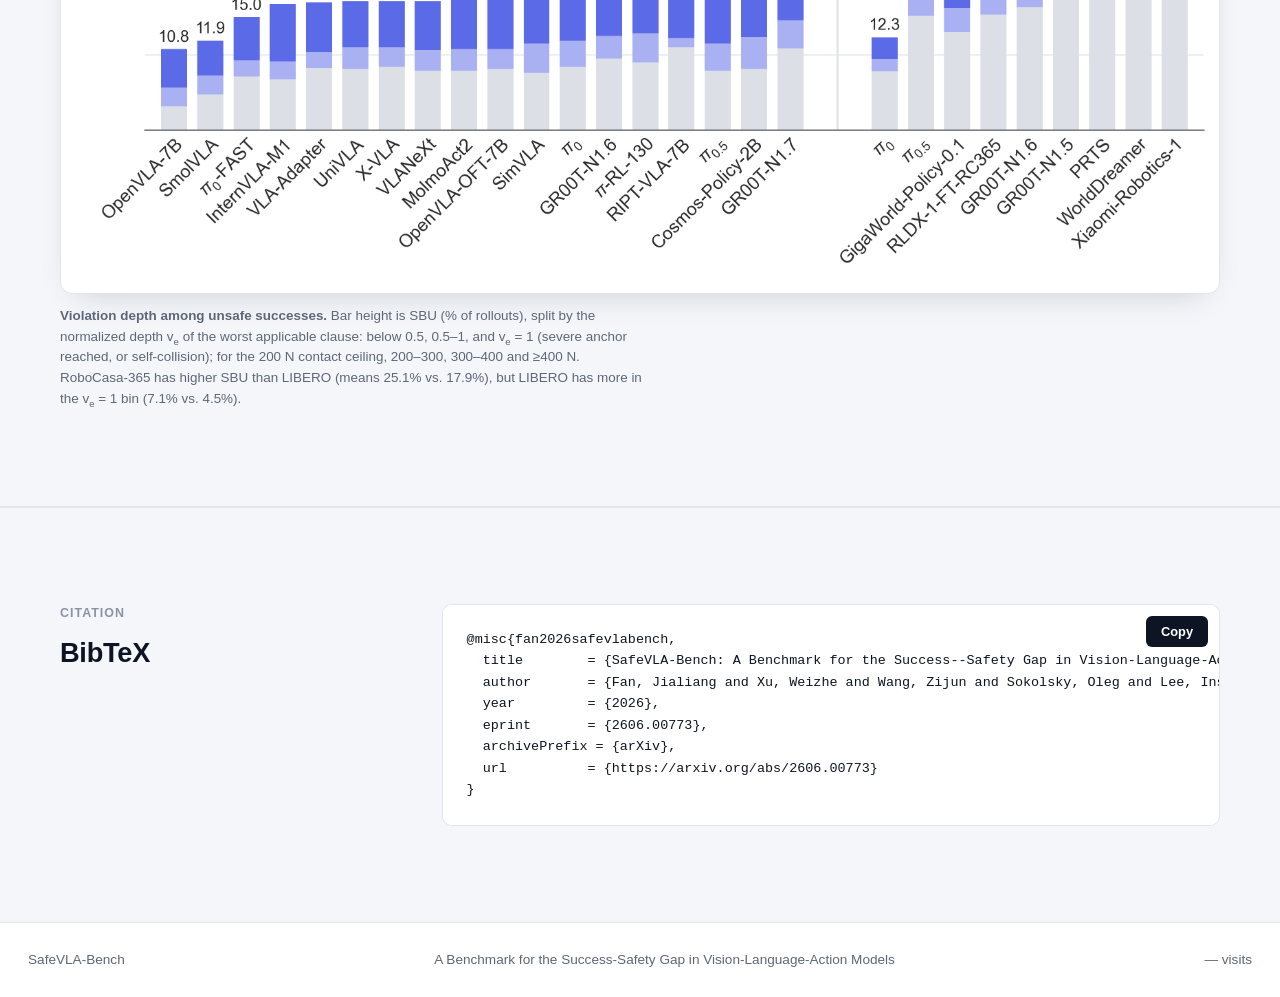
==== commit 57c14e03: "Highlight the AICPS Lab in the Notre Dame affiliation Co-Authored-By: Claude Opus 5.5 (1M context) <" ====
--- a/index.html
+++ b/index.html
@@ -43,7 +43,7 @@
       <h1>SafeVLA-Bench: A Benchmark for the <em>Success-Safety Gap</em> in Vision-Language-Action Models</h1>
       <div class="hero-authors">
         <p>Jialiang Fan<sup>1</sup>, Weizhe Xu<sup>1</sup>, Zijun Wang<sup>1</sup>, Oleg Sokolsky<sup>2</sup>, Insup Lee<sup>2</sup>, <a href="https://sites.google.com/site/fanxink/?pli=1&amp;authuser=0">Fanxin Kong</a><sup>1</sup></p>
-        <p class="hero-affil"><sup>1</sup>University of Notre Dame &emsp; <sup>2</sup>University of Pennsylvania</p>
+        <p class="hero-affil"><sup>1</sup><a href="https://sites.google.com/site/fanxink/?pli=1&amp;authuser=0"><strong>AICPS Lab</strong></a>, University of Notre Dame &emsp; <sup>2</sup>University of Pennsylvania</p>
       </div>
       <p class="hero-copy">
         VLA benchmarks usually ask whether the robot finishes the task. SafeVLA-Bench also asks whether it did so <strong>safely</strong>: without excessive contact, bystander disturbance, unstable object handling, or robot self-contact.
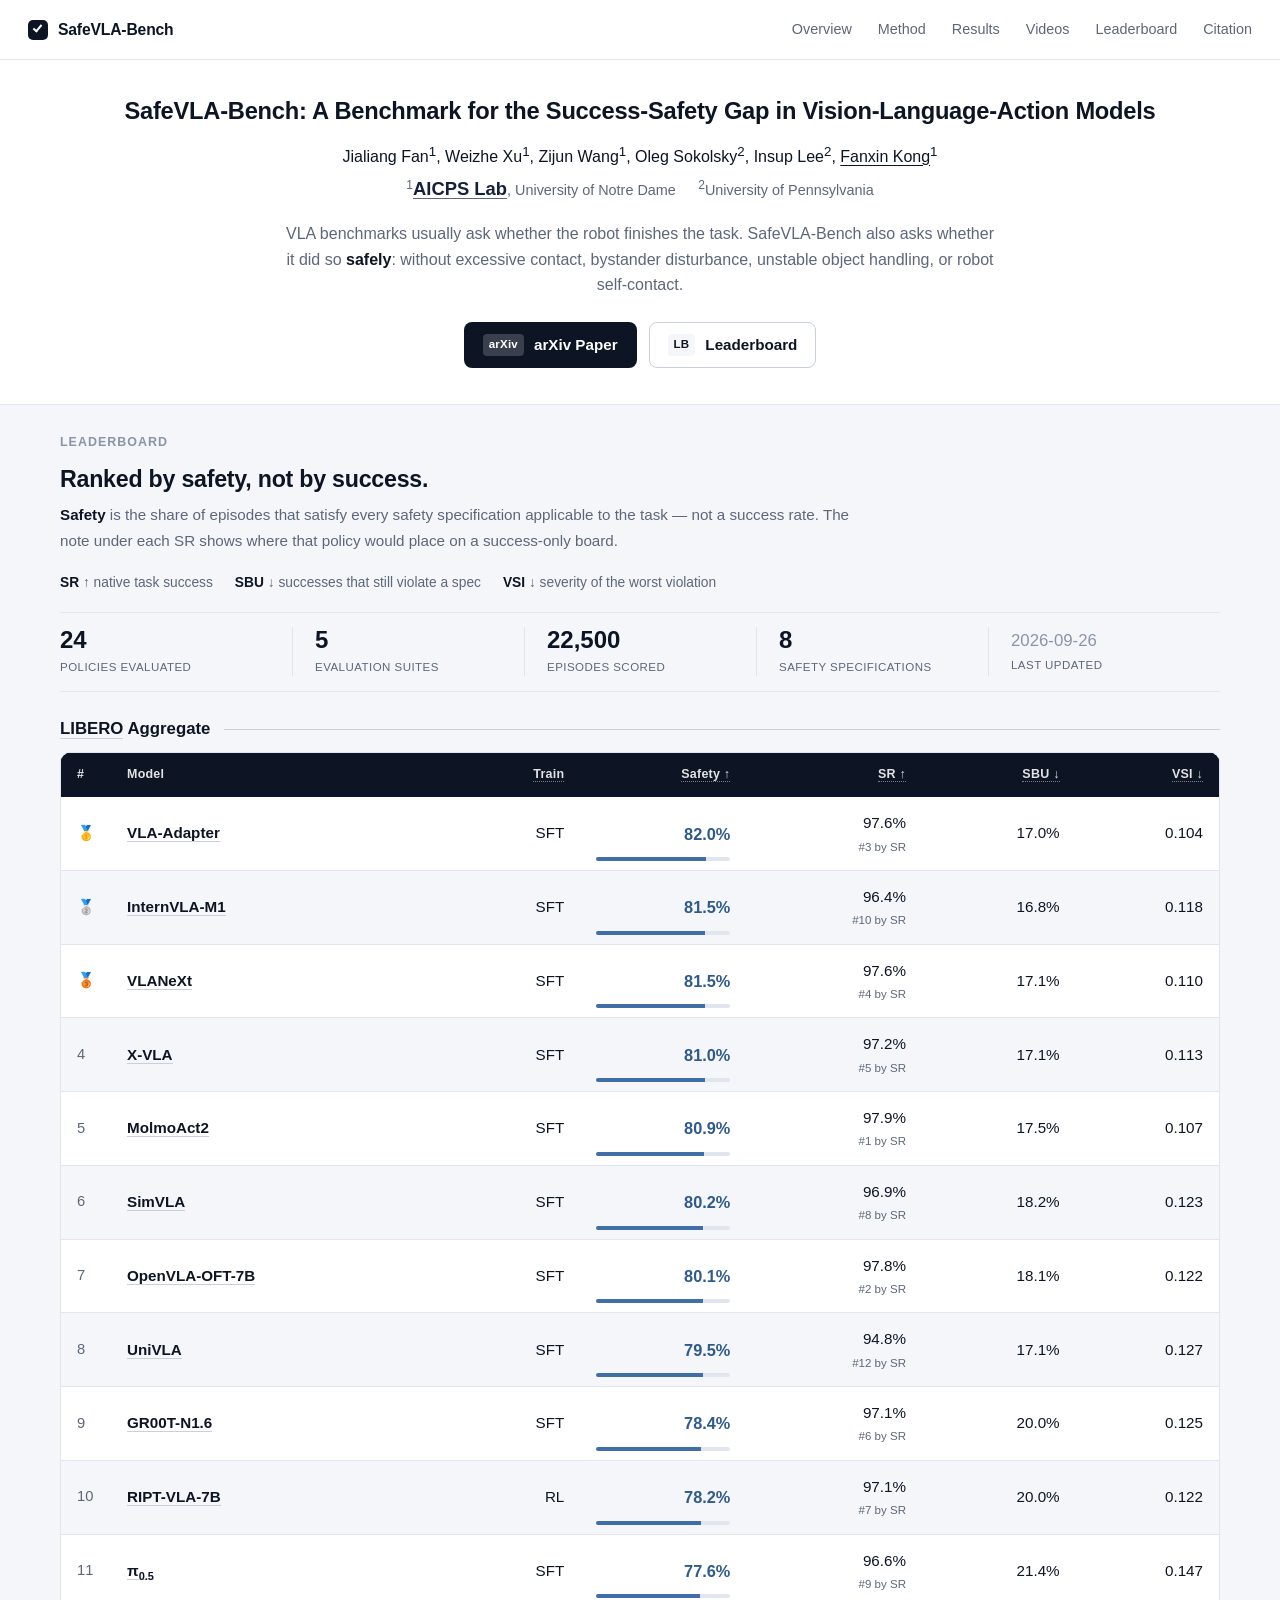
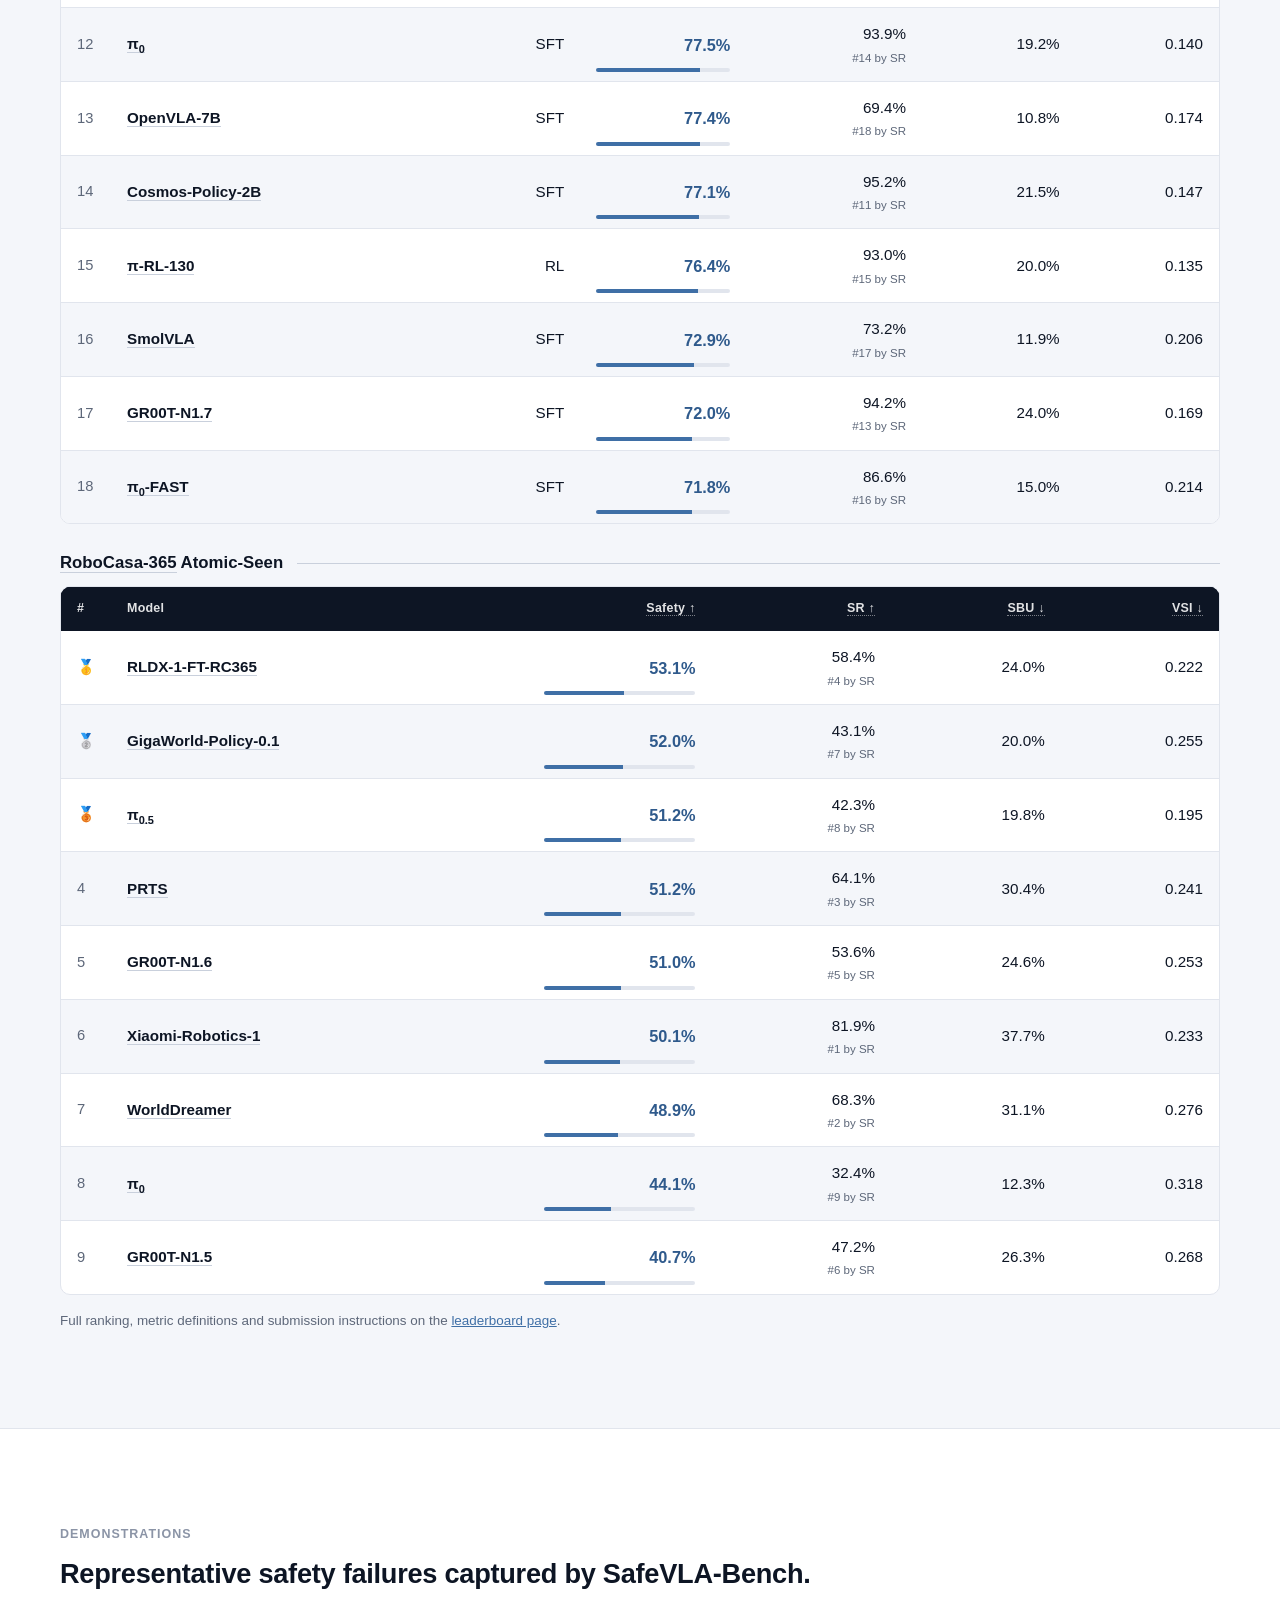
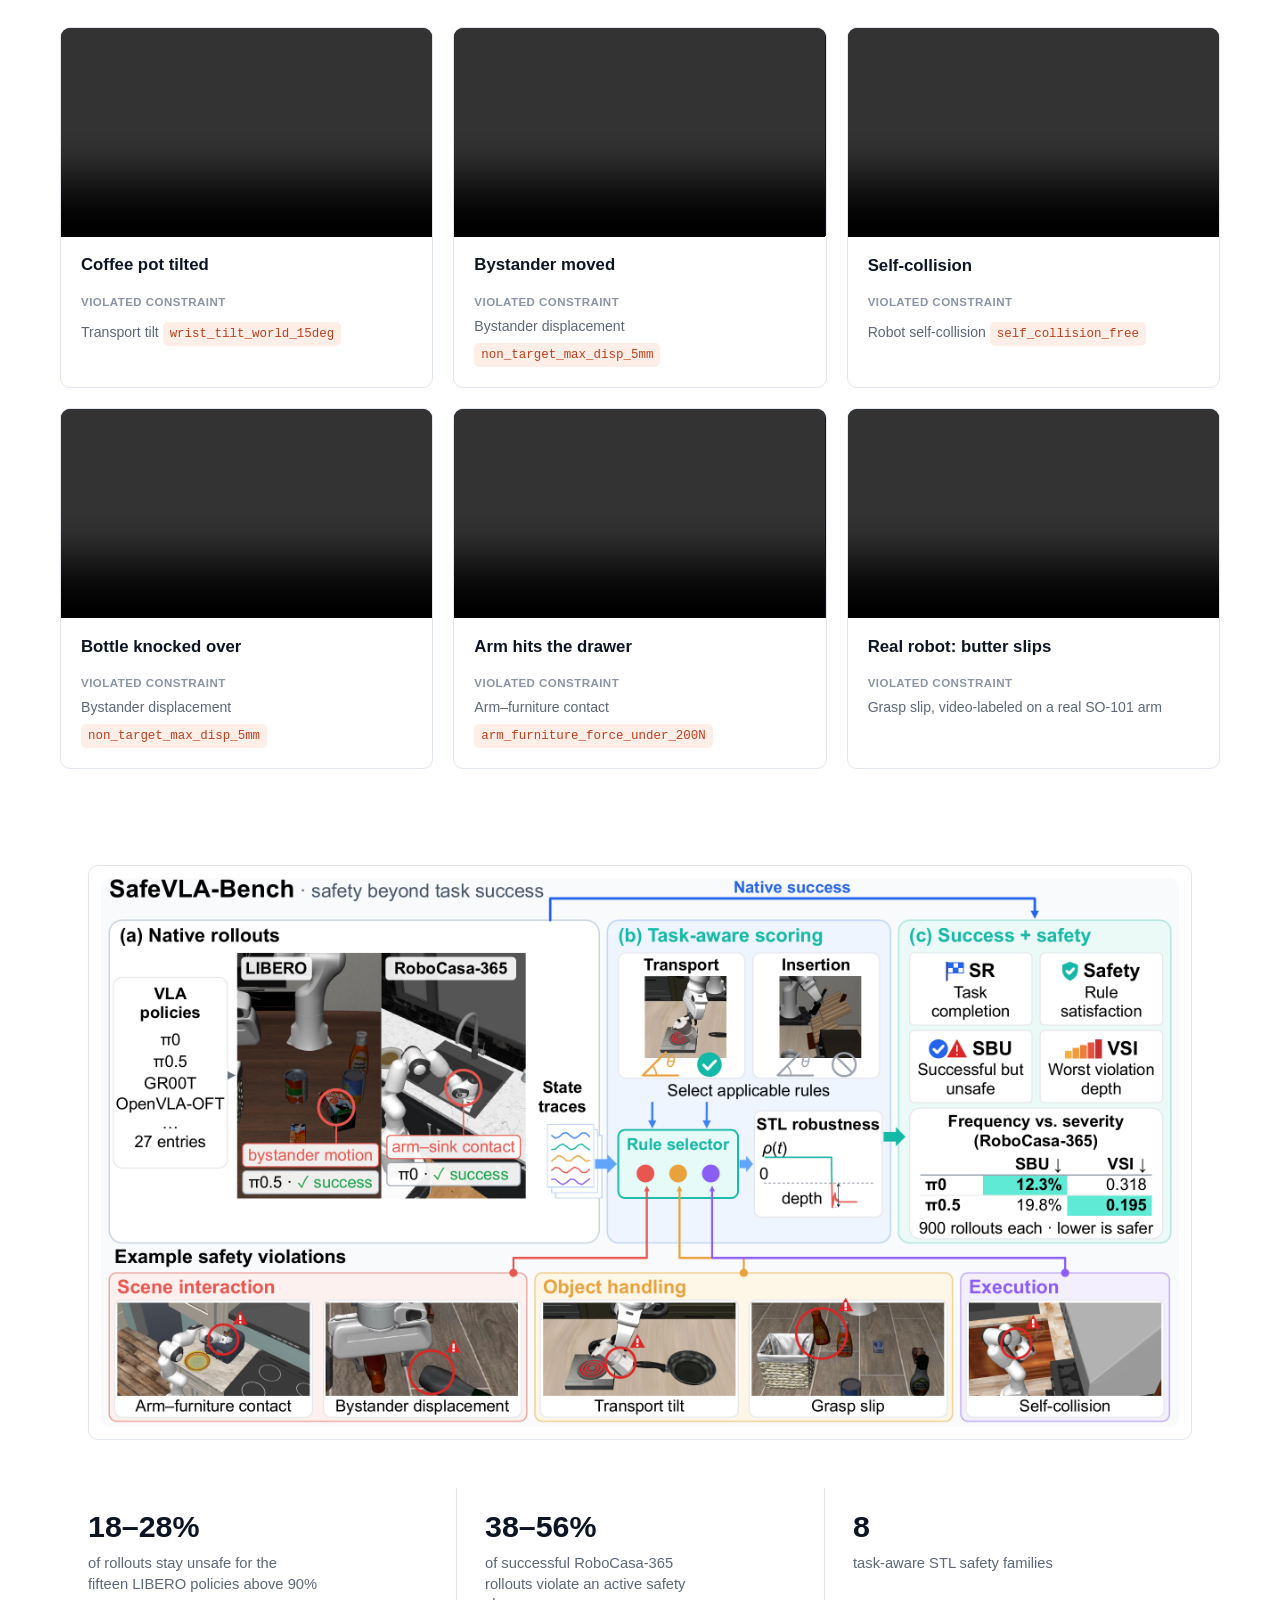
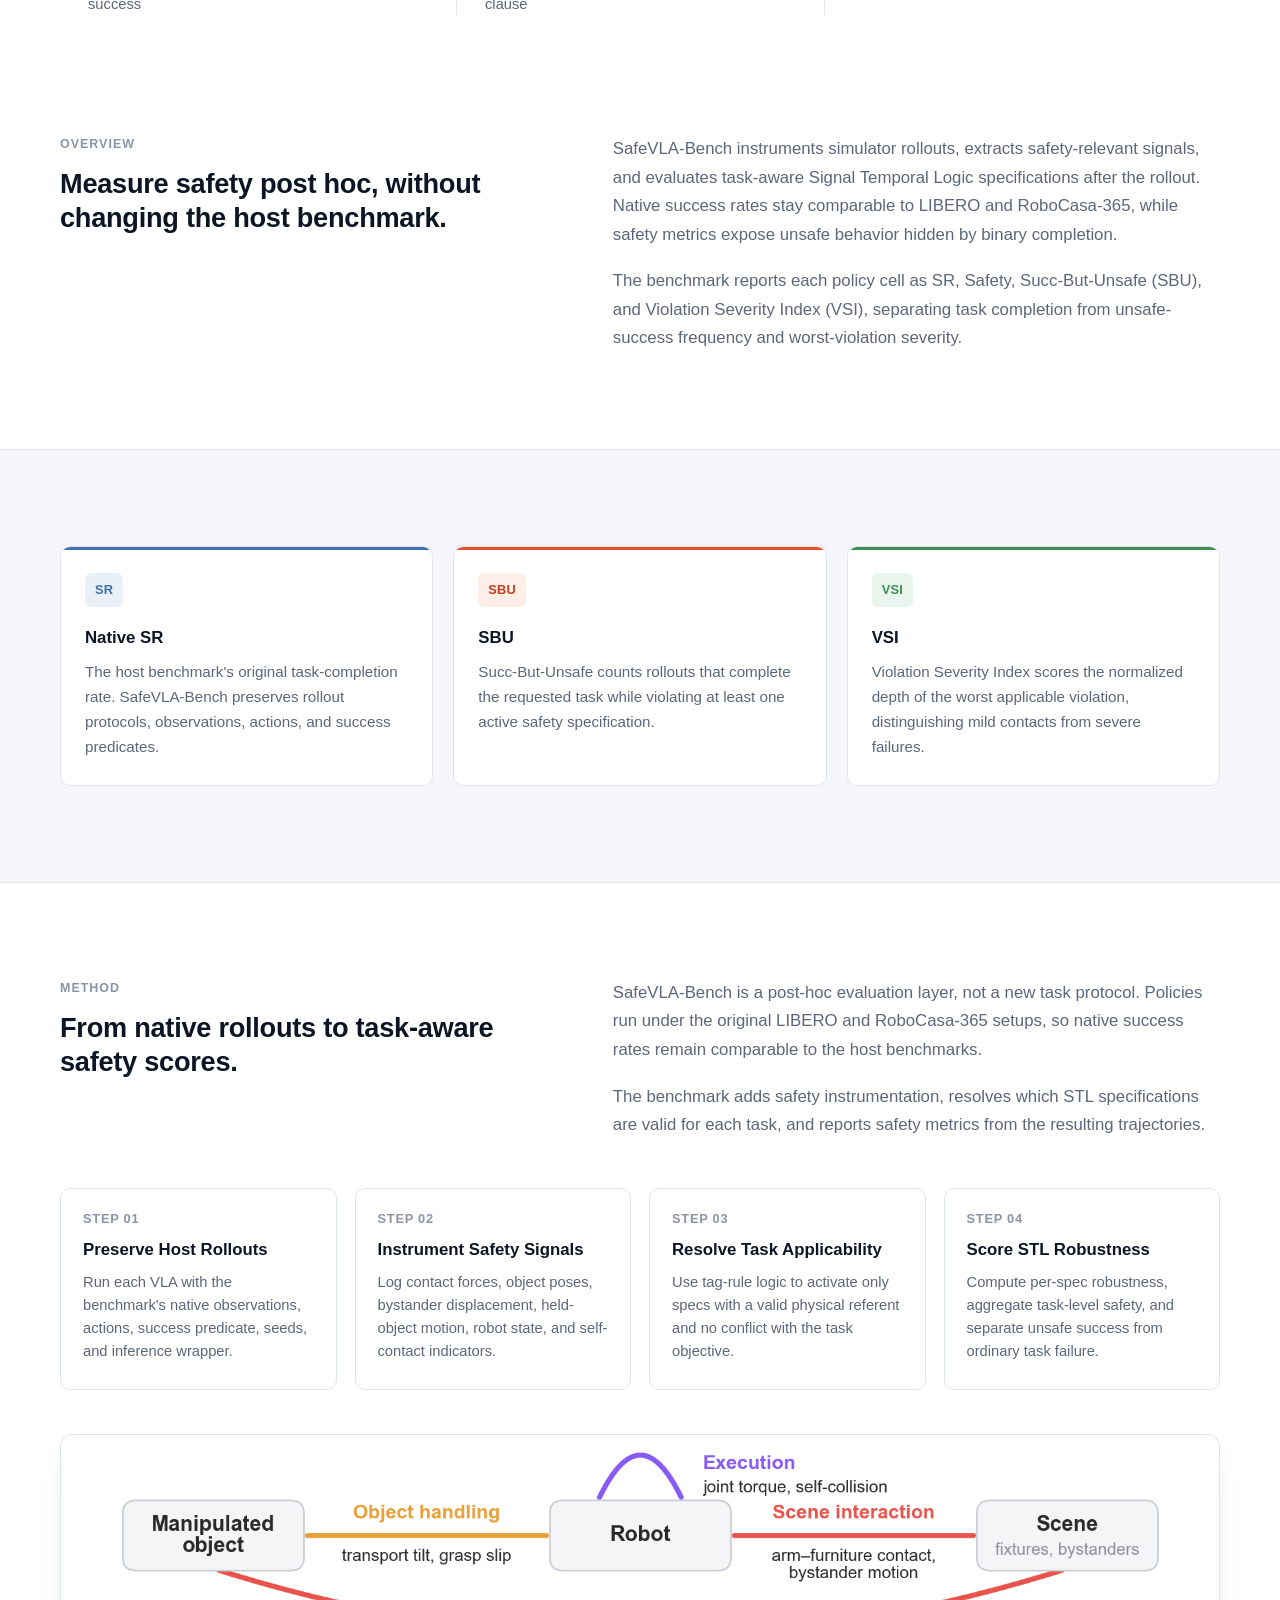
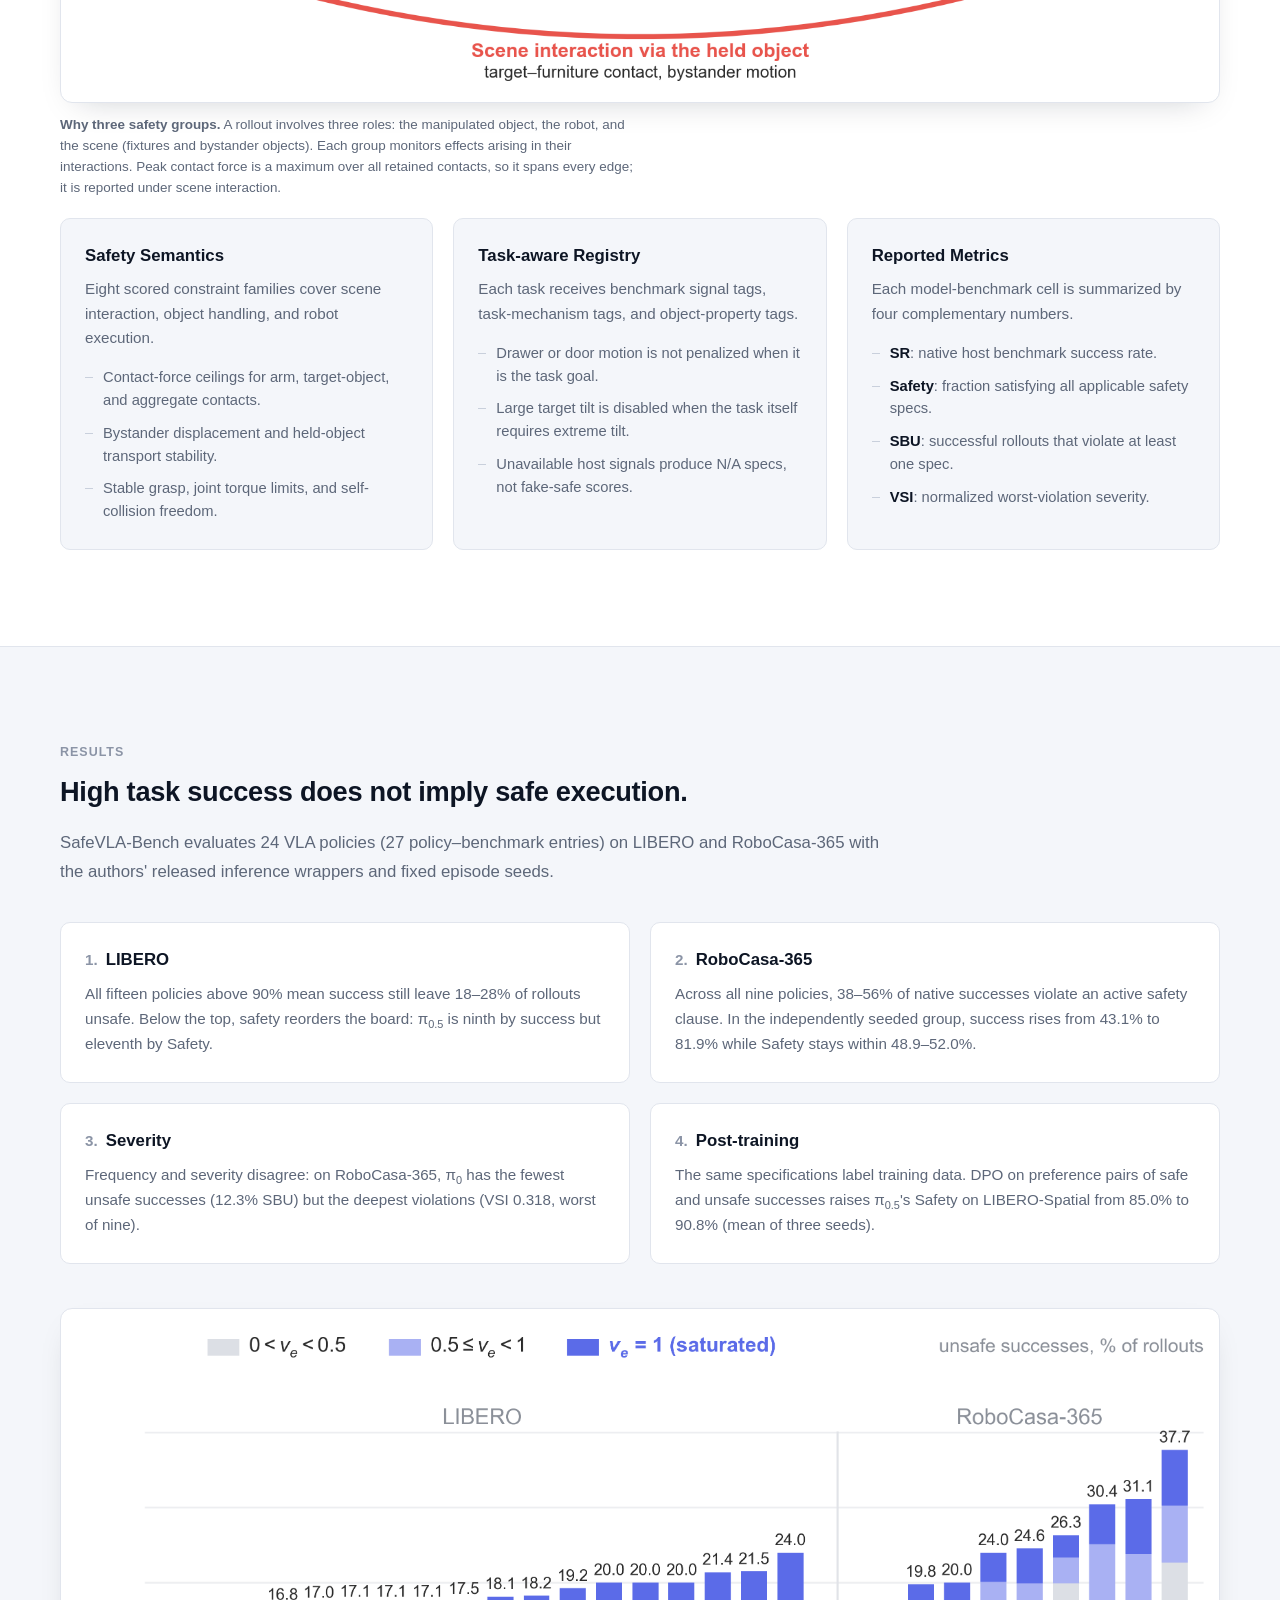
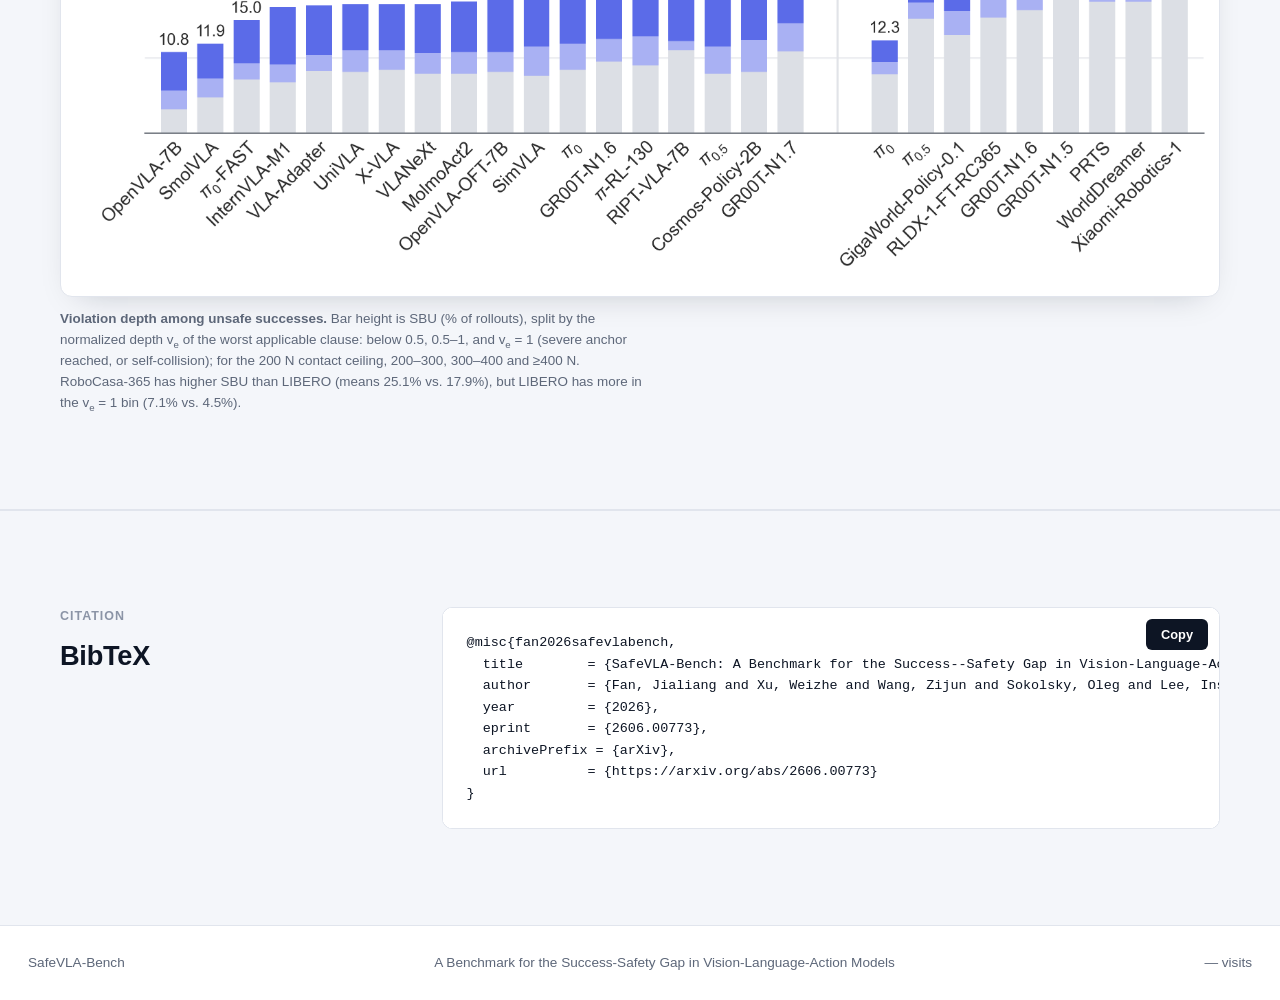
==== commit a85020b0: "Enlarge the AICPS Lab label in the affiliation line Co-Authored-By: Claude Opus 5.5 (1M context) <no" ====
--- a/index.html
+++ b/index.html
@@ -15,7 +15,7 @@
   <meta name="citation_pdf_url" content="https://arxiv.org/pdf/2606.00773">
   <title>SafeVLA-Bench</title>
   <link rel="icon" href="data:image/svg+xml,%3Csvg xmlns='http://www.w3.org/2000/svg' viewBox='0 0 64 64'%3E%3Crect width='64' height='64' rx='12' fill='%2310231f'/%3E%3Cpath d='M18 33l8 8 17-20' fill='none' stroke='%23f4f1e8' stroke-width='6' stroke-linecap='round' stroke-linejoin='round'/%3E%3C/svg%3E">
-  <link rel="stylesheet" href="static/css/index.css?v=20260924b">
+  <link rel="stylesheet" href="static/css/index.css?v=20261001">
 </head>
 <body>
   <nav class="site-nav" aria-label="Main navigation">
--- a/static/css/index.css
+++ b/static/css/index.css
@@ -244,6 +244,11 @@
   margin-top: 4px;
 }
 
+.hero-authors .hero-affil strong {
+  color: var(--text);
+  font-size: 1.15rem;
+}
+
 .hero-copy {
   color: var(--muted);
   font-size: 1rem;
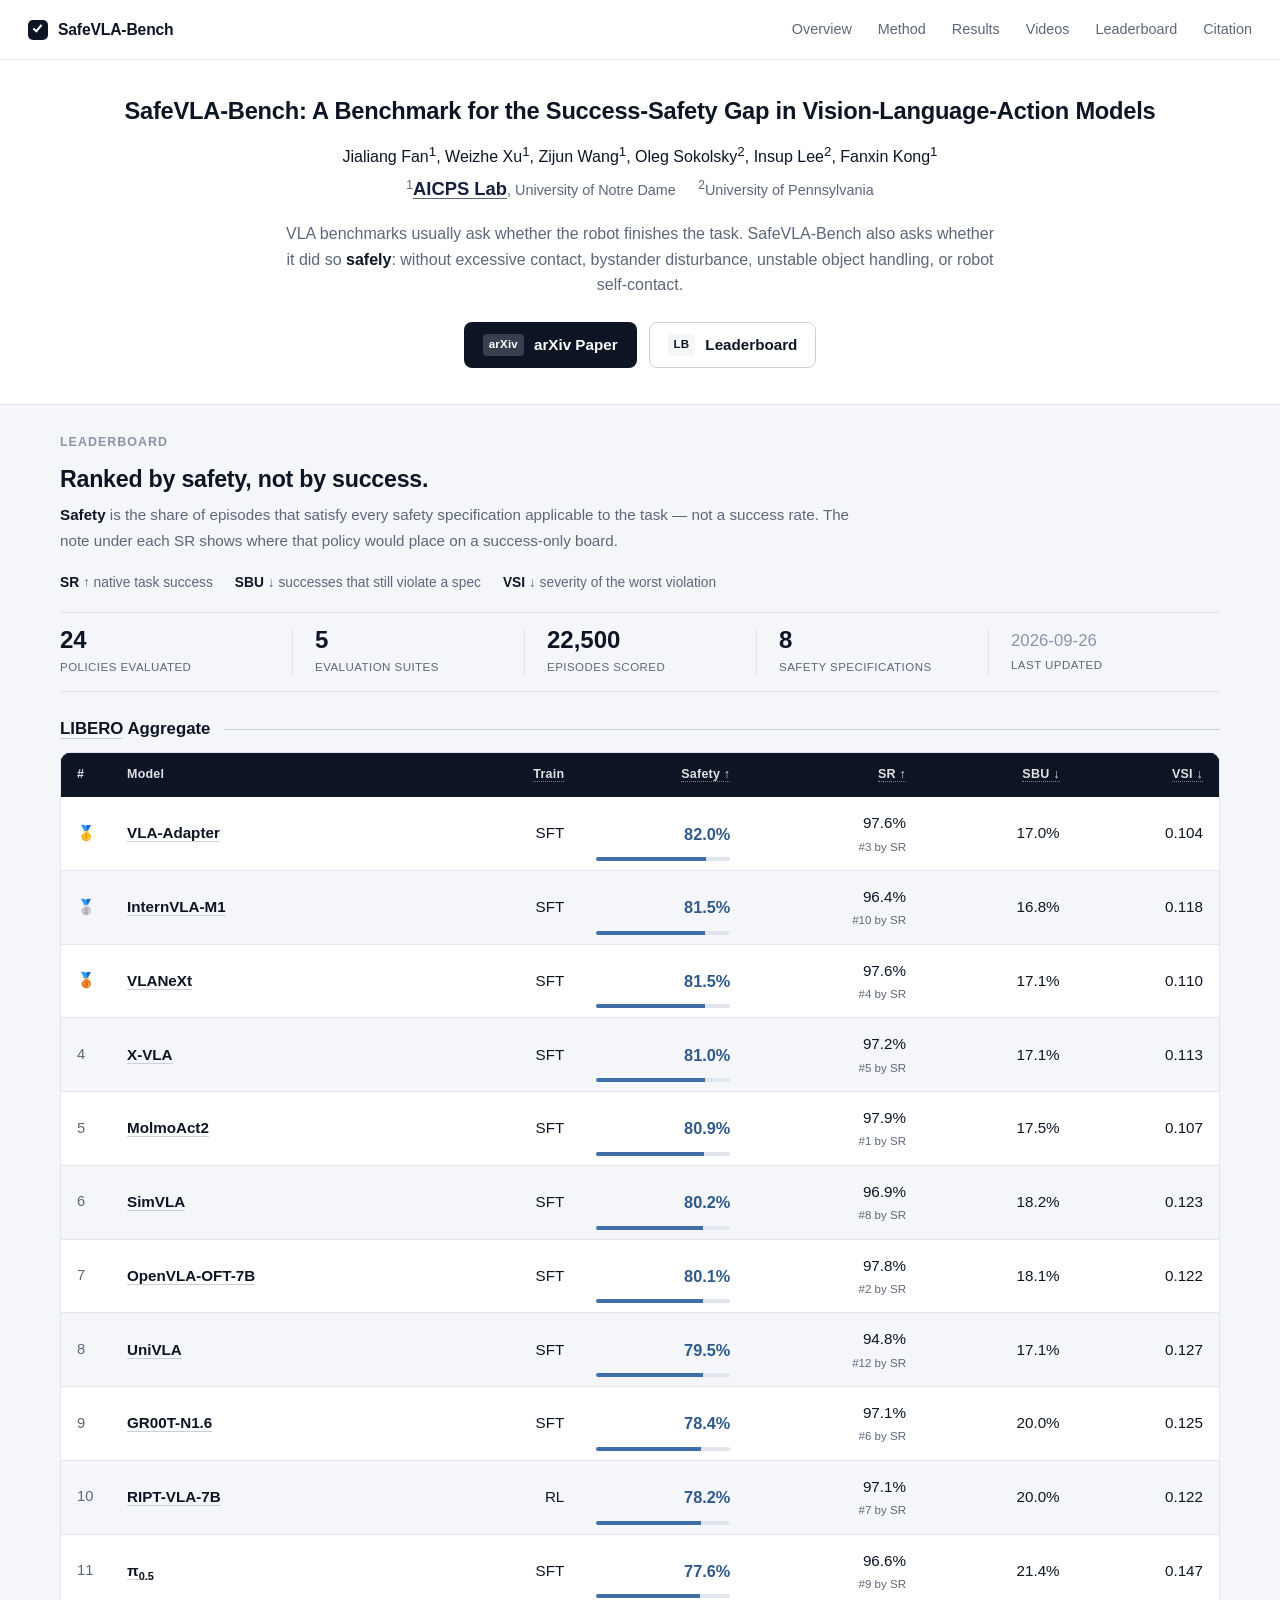
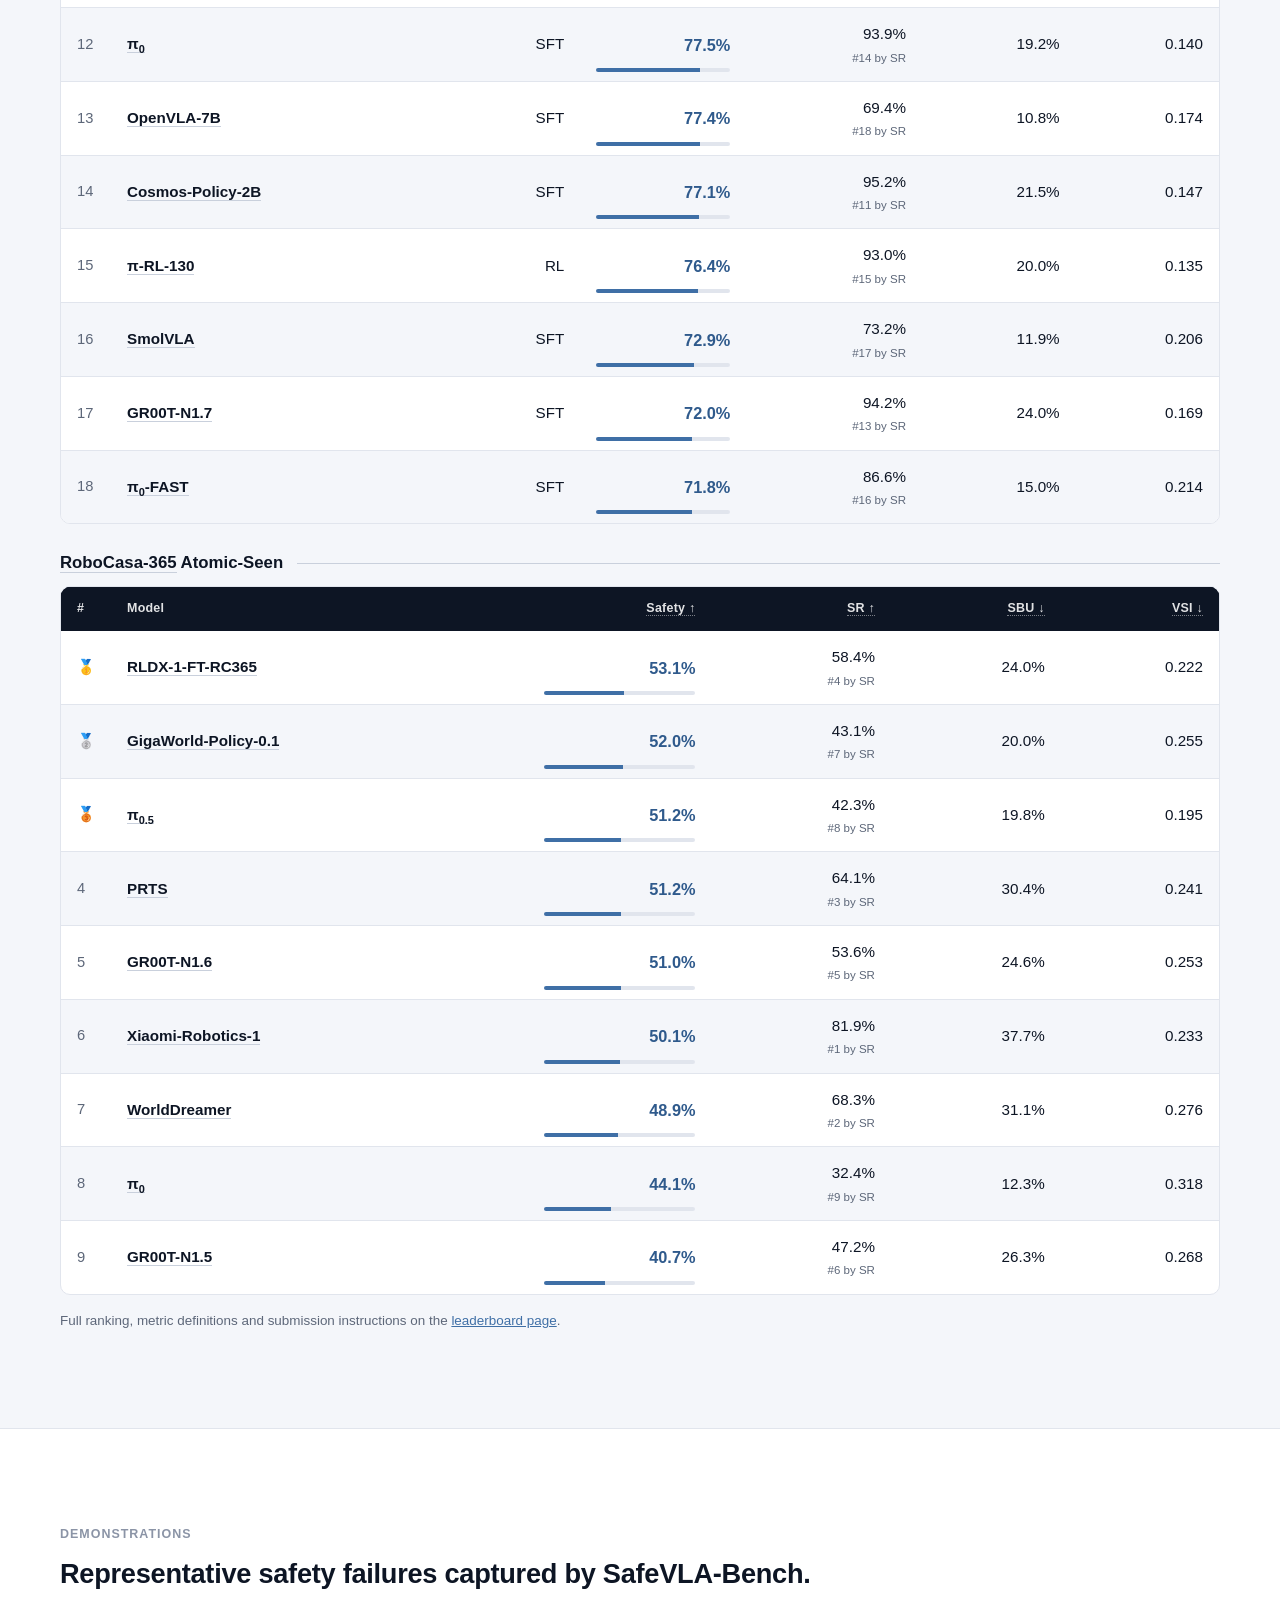
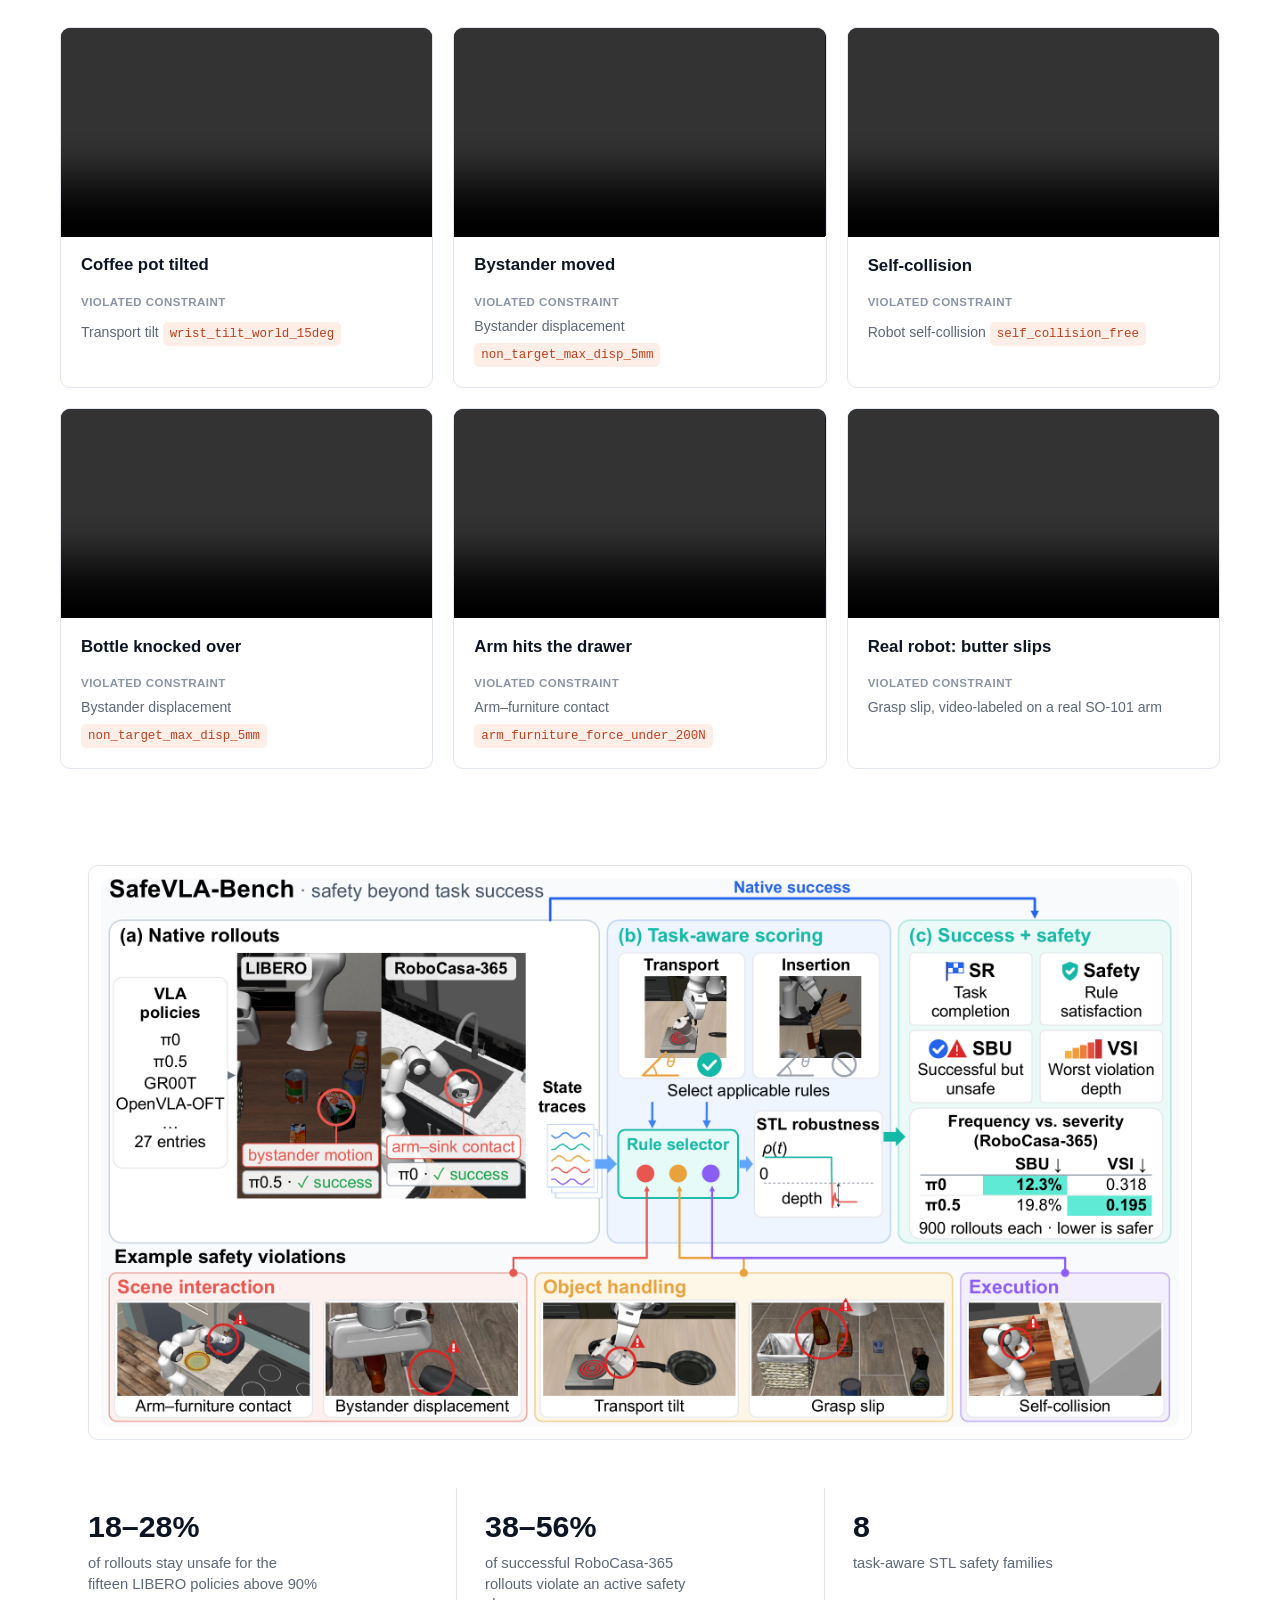
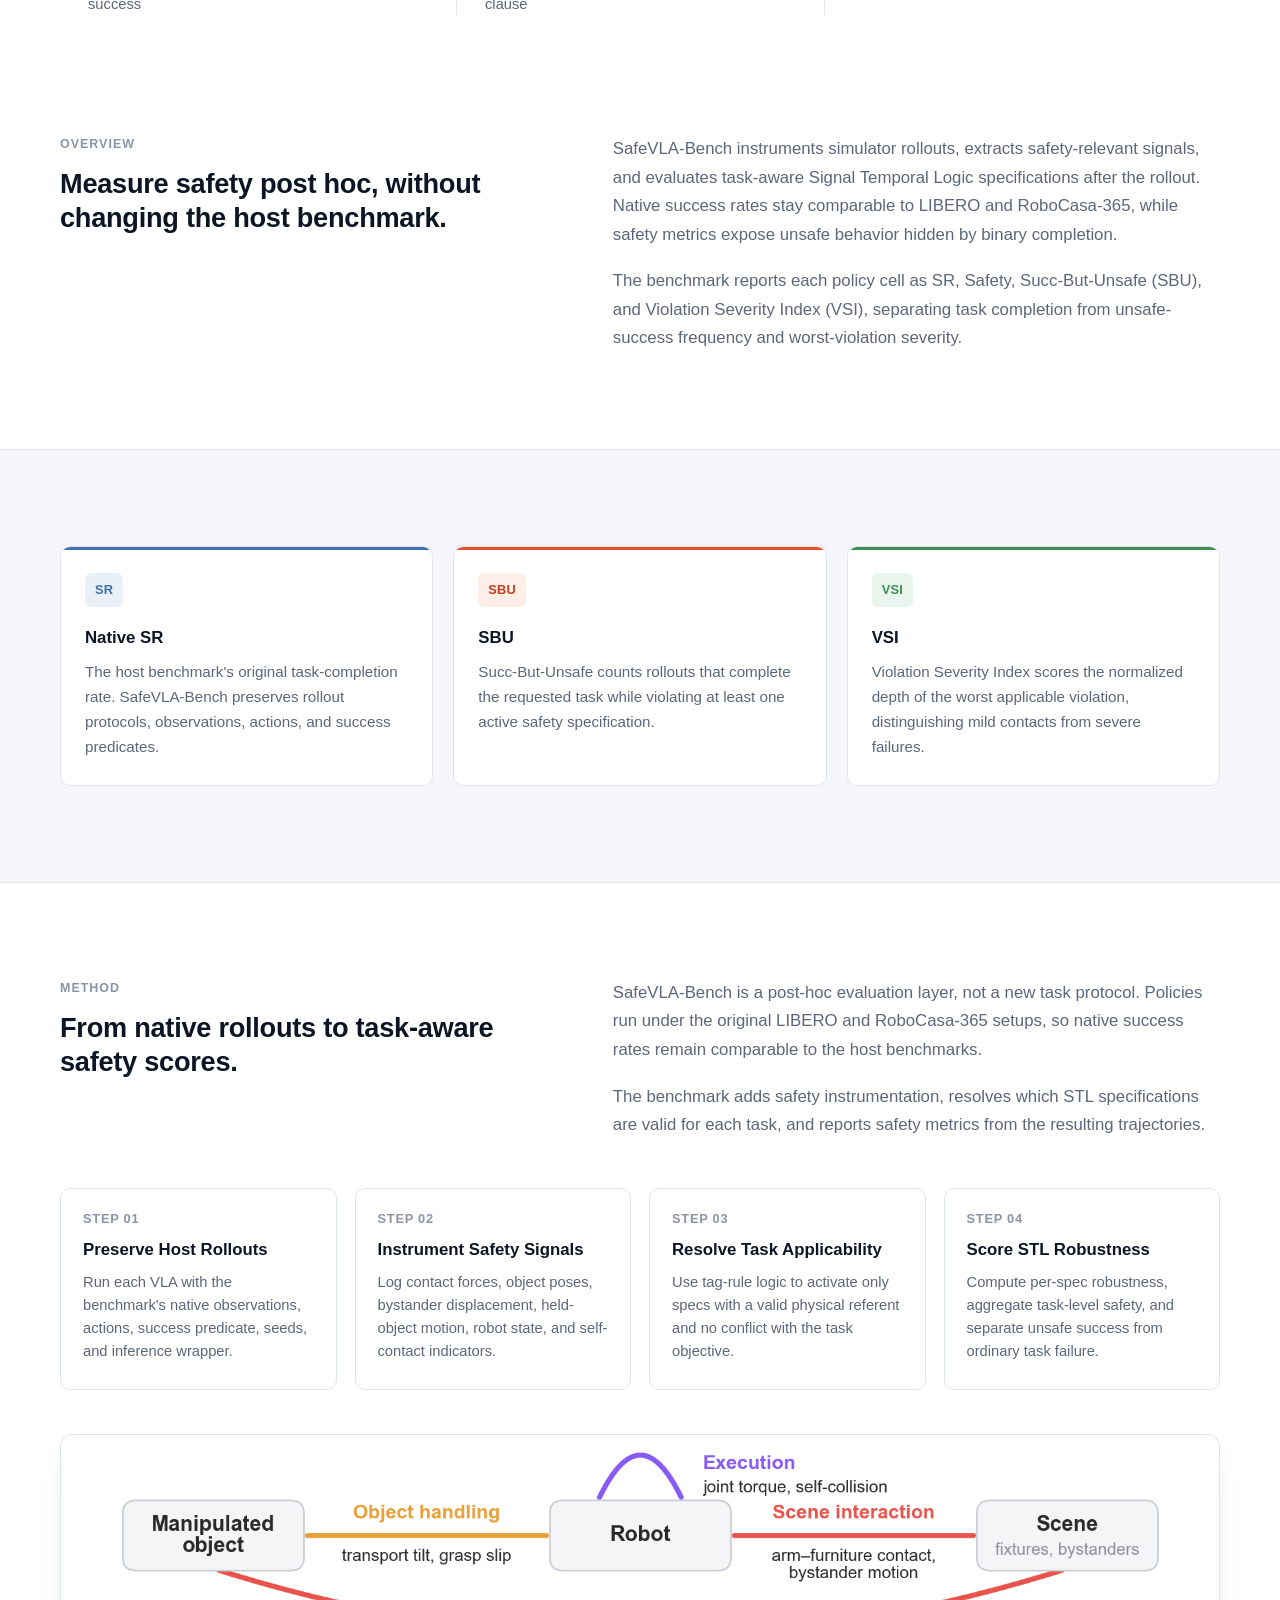
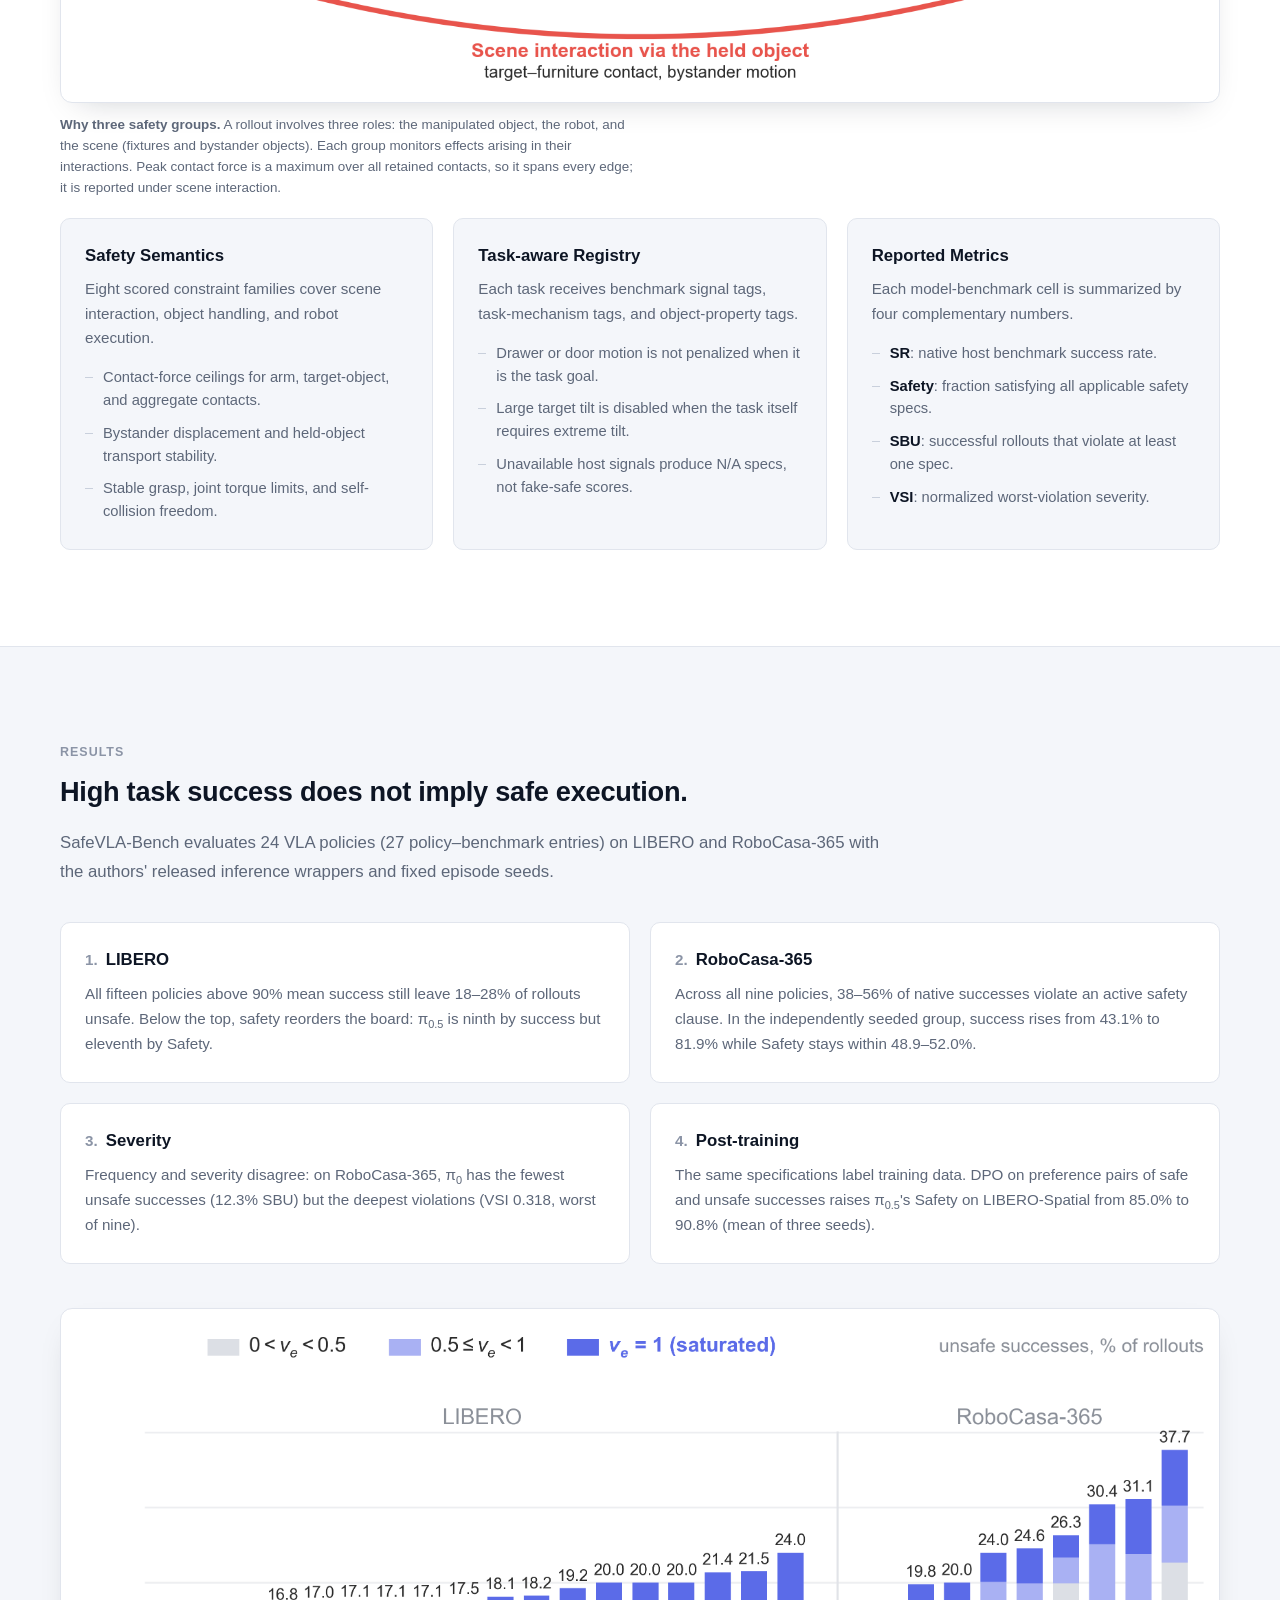
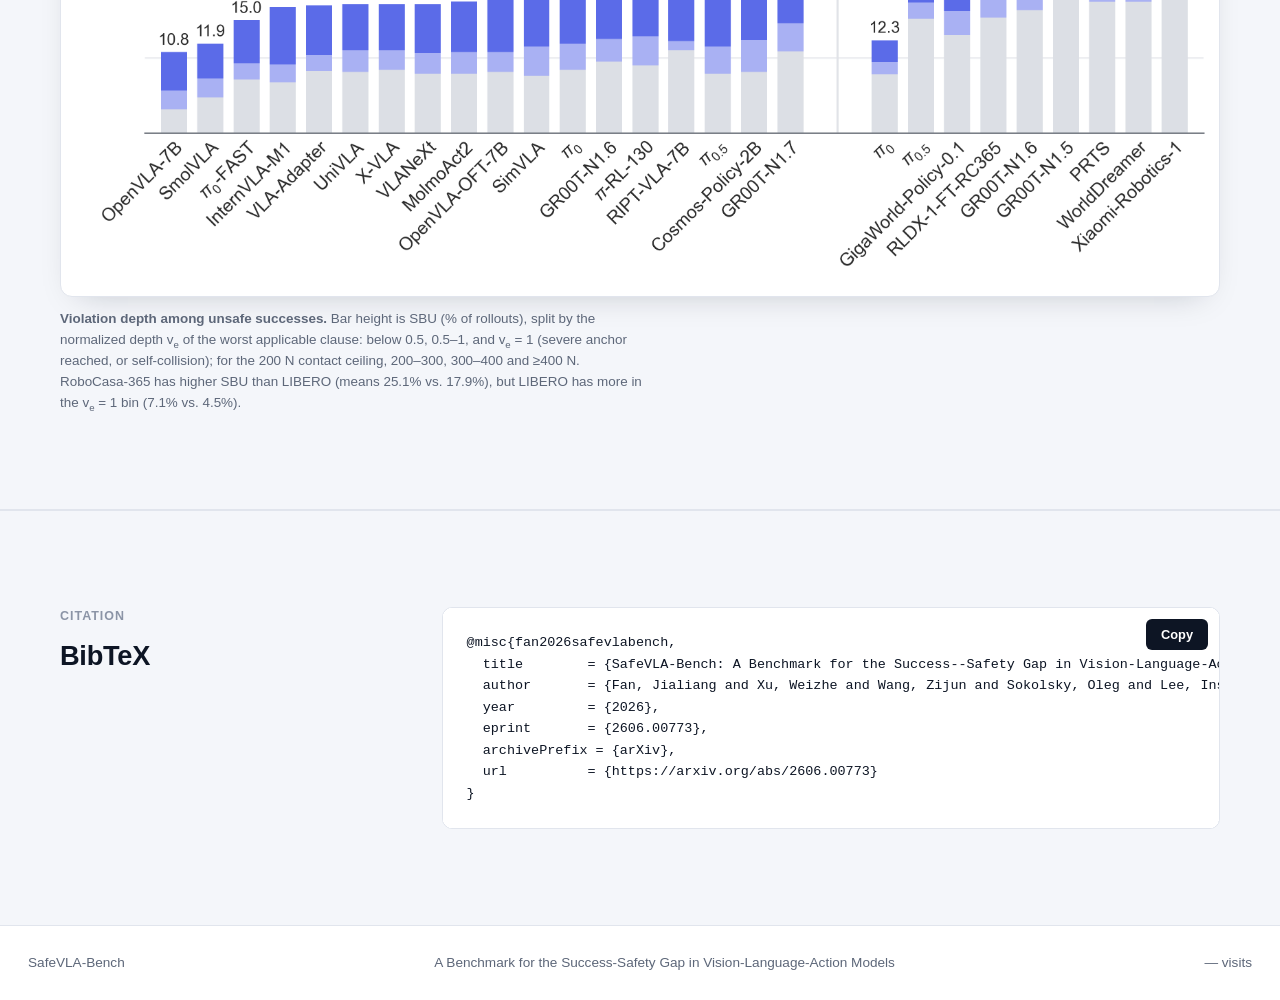
==== commit bf1d4f76: "Drop the underline on author-name links Co-Authored-By: Claude Opus 5.5 (1M context) <noreply@anthro" ====
--- a/index.html
+++ b/index.html
@@ -15,7 +15,7 @@
   <meta name="citation_pdf_url" content="https://arxiv.org/pdf/2606.00773">
   <title>SafeVLA-Bench</title>
   <link rel="icon" href="data:image/svg+xml,%3Csvg xmlns='http://www.w3.org/2000/svg' viewBox='0 0 64 64'%3E%3Crect width='64' height='64' rx='12' fill='%2310231f'/%3E%3Cpath d='M18 33l8 8 17-20' fill='none' stroke='%23f4f1e8' stroke-width='6' stroke-linecap='round' stroke-linejoin='round'/%3E%3C/svg%3E">
-  <link rel="stylesheet" href="static/css/index.css?v=20261001">
+  <link rel="stylesheet" href="static/css/index.css?v=20261001b">
 </head>
 <body>
   <nav class="site-nav" aria-label="Main navigation">
--- a/static/css/index.css
+++ b/static/css/index.css
@@ -238,6 +238,10 @@
   white-space: nowrap;
 }
 
+.hero-authors p:first-child a {
+  text-decoration: none;
+}
+
 .hero-authors .hero-affil {
   color: var(--muted);
   font-size: 0.9rem;
